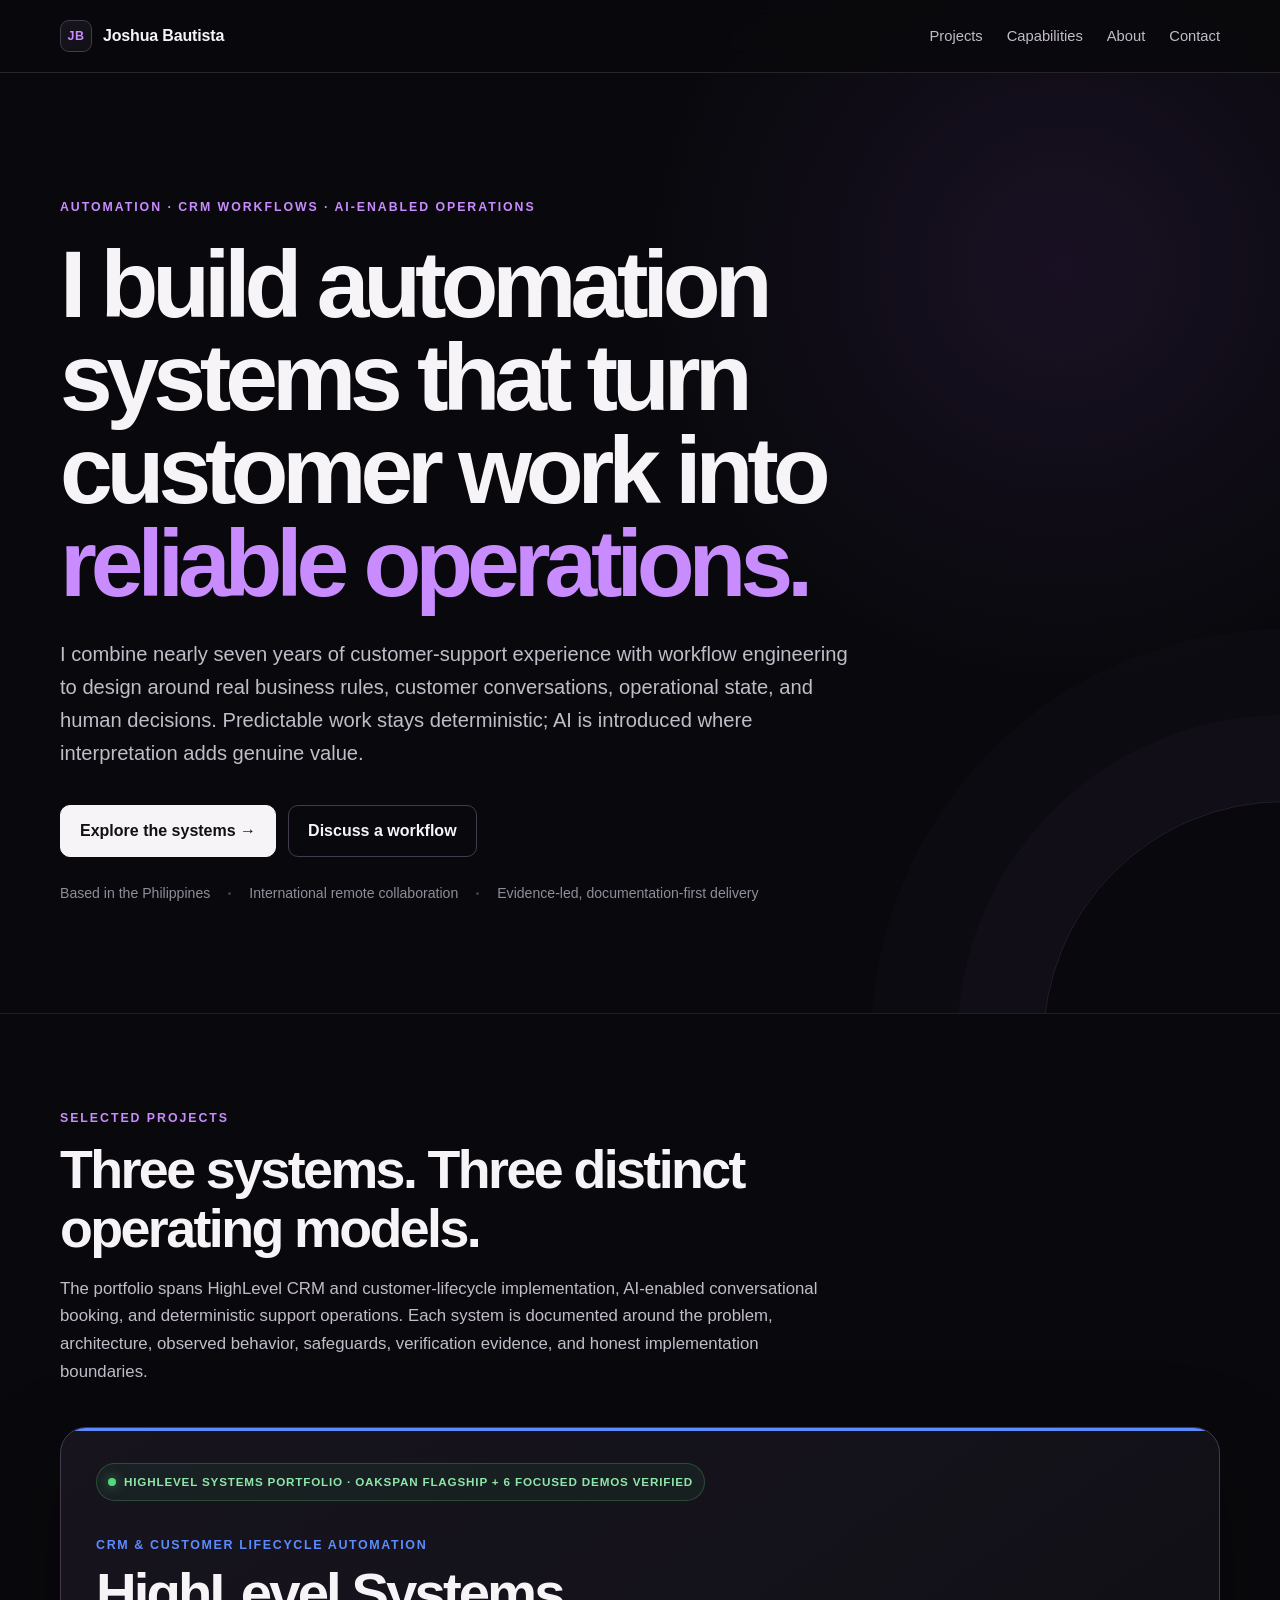
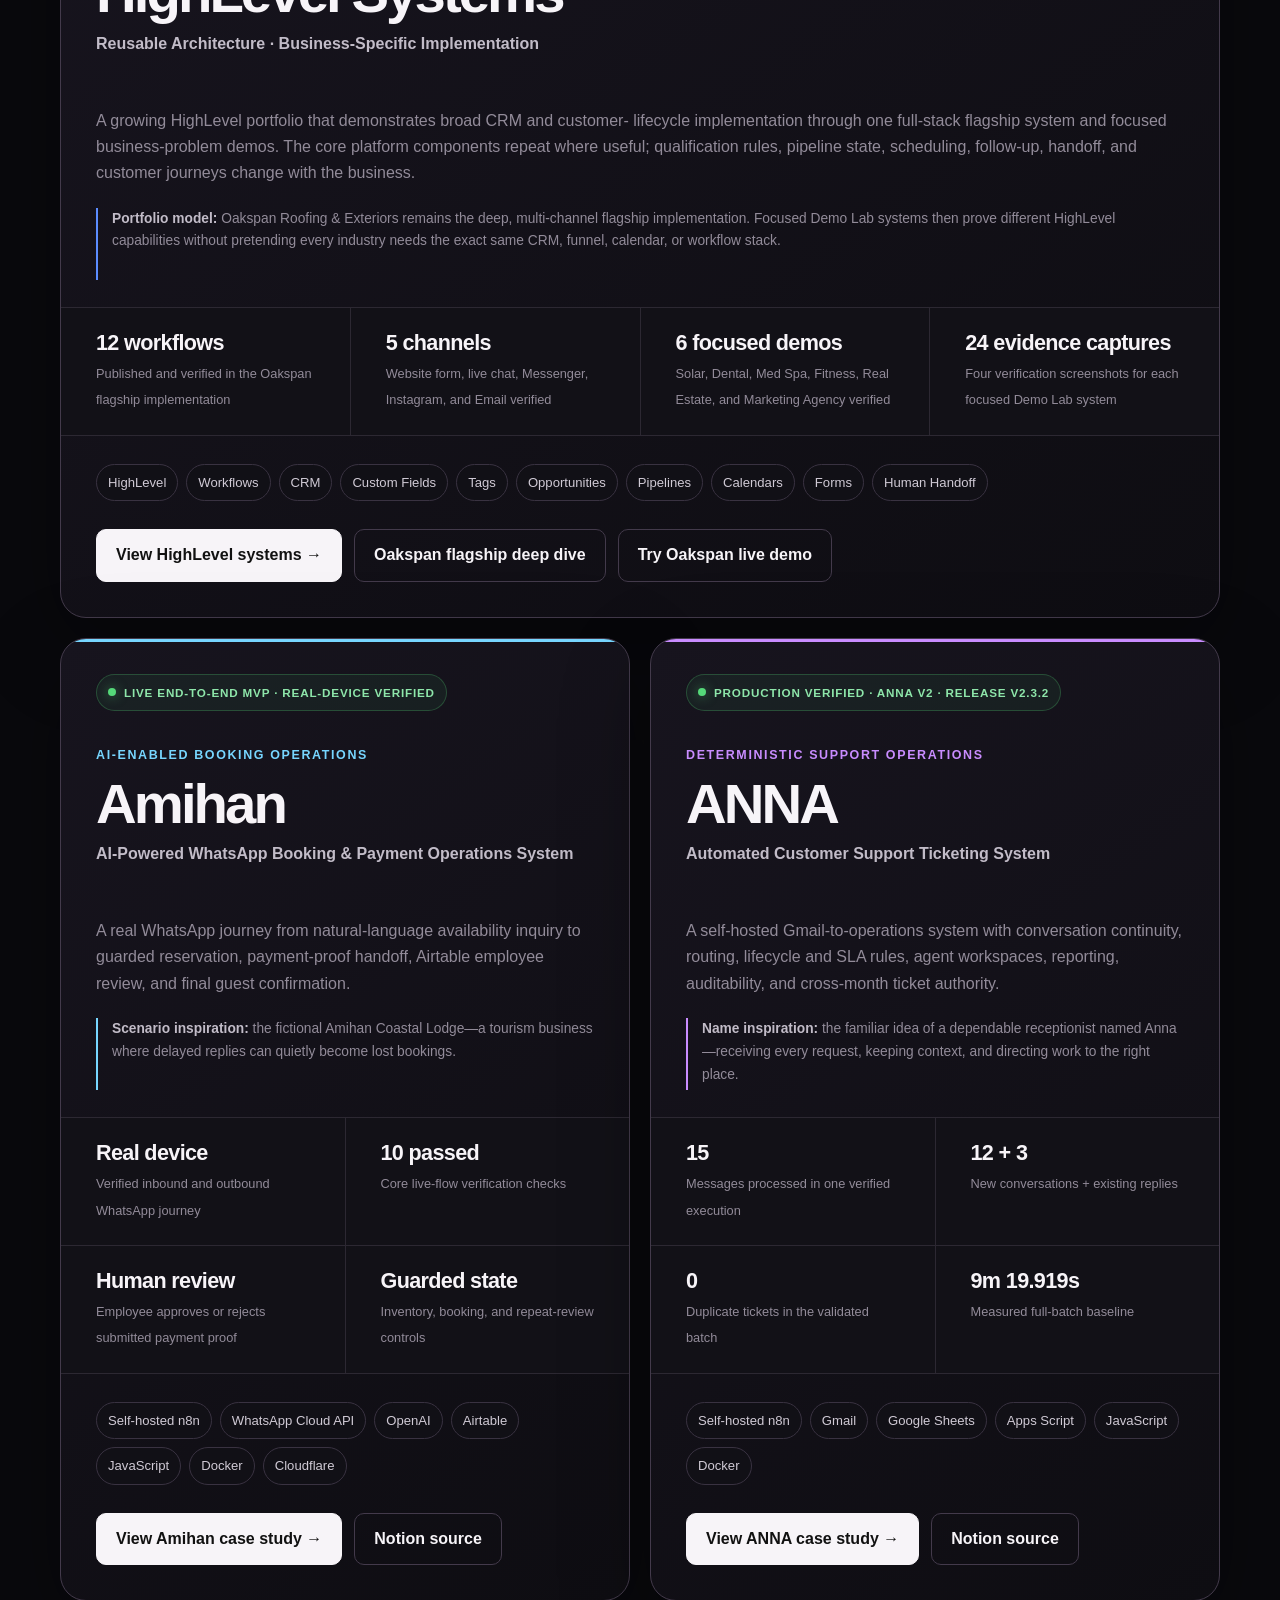
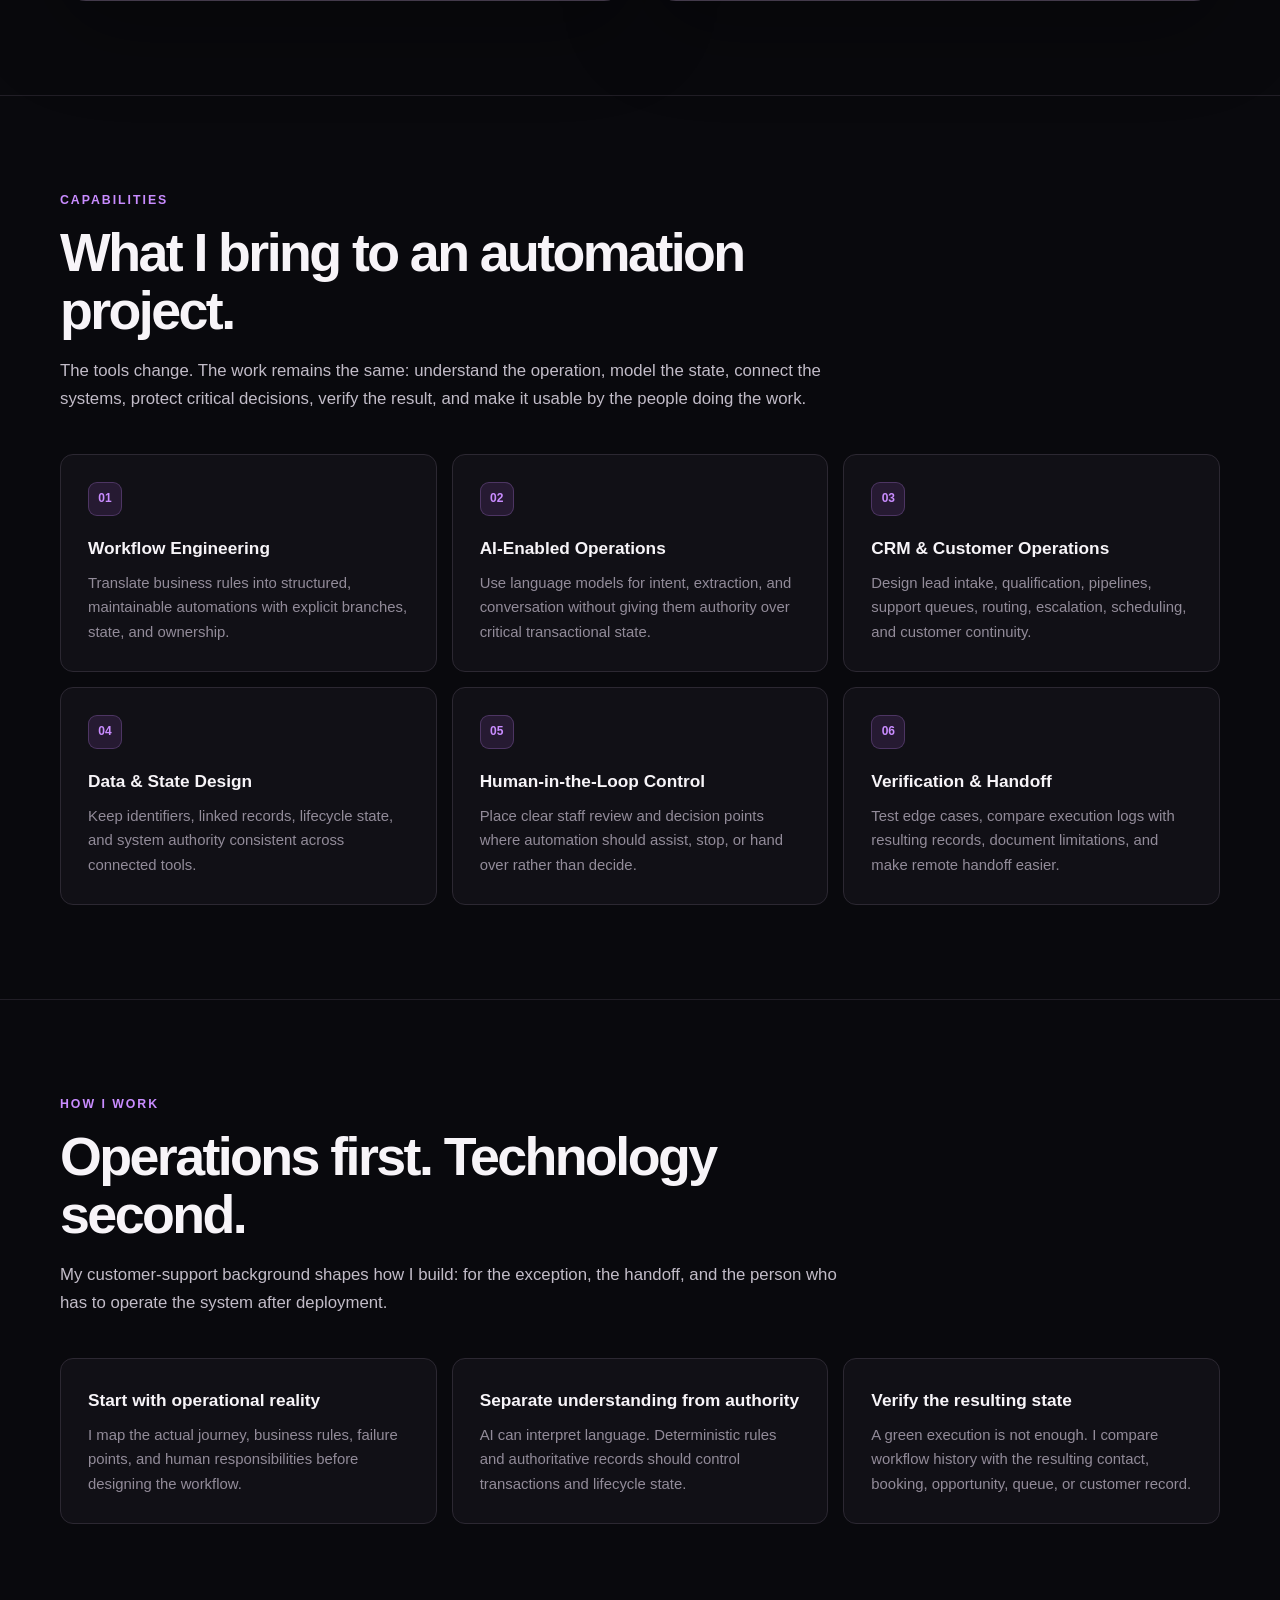
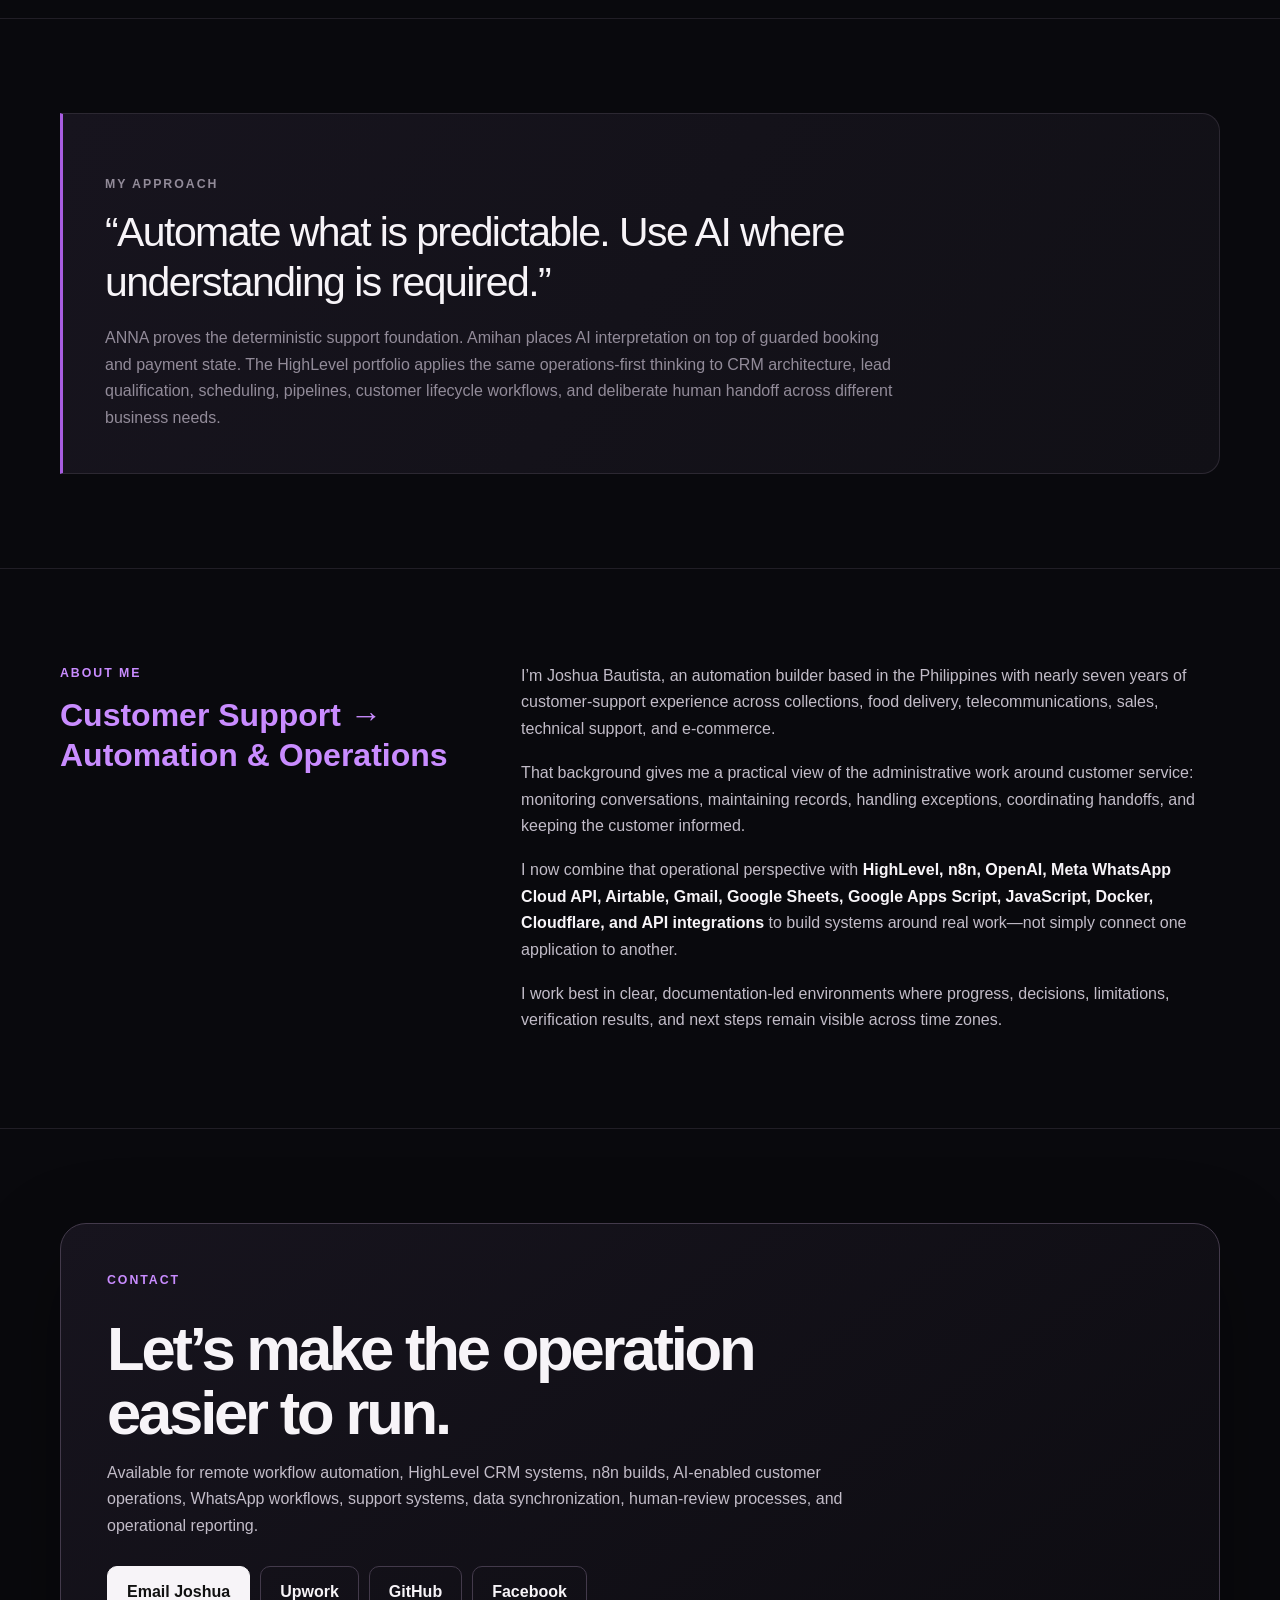
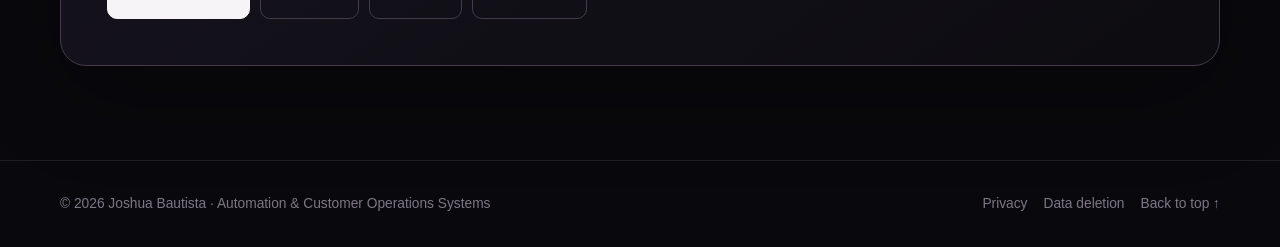
==== index.html @ 09ff2a35 "Refresh portfolio for six verified HighLevel demos" ====
<!DOCTYPE html>
<html lang="en">
<head>
    <meta charset="UTF-8">
    <meta name="viewport" content="width=device-width, initial-scale=1.0">

    <title>Joshua Bautista | Automation &amp; Customer Operations Systems</title>
    <meta
        name="description"
        content="Joshua Bautista builds verified automation and customer-operations systems with HighLevel, n8n, OpenAI, Airtable, Google Workspace, JavaScript, and API integrations."
    >
    <meta name="theme-color" content="#09090d">
    <link rel="canonical" href="https://jdbautista-automations.github.io/">

    <meta property="og:type" content="website">
    <meta property="og:url" content="https://jdbautista-automations.github.io/">
    <meta property="og:title" content="Joshua Bautista | Automation &amp; Customer Operations Systems">
    <meta
        property="og:description"
        content="Three evidence-led operating models spanning HighLevel CRM and customer-lifecycle systems, AI-enabled WhatsApp booking, and deterministic customer-support operations."
    >
    <meta name="twitter:card" content="summary">
    <meta name="twitter:title" content="Joshua Bautista | Automation &amp; Customer Operations Systems">
    <meta
        name="twitter:description"
        content="Verified automation systems for HighLevel CRM operations, AI-enabled booking, and customer-support workflows."
    >

    <link rel="stylesheet" href="assets/styles.css">

    <style>
        .project-card.highlevel {
            --card-accent: #5b8cff;
            grid-column: 1 / -1;
        }

        .project-card.highlevel .mini-proof-grid {
            grid-template-columns: repeat(4, minmax(0, 1fr));
        }

        @media (max-width: 940px) {
            .project-card.highlevel {
                grid-column: auto;
            }

            .project-card.highlevel .mini-proof-grid {
                grid-template-columns: repeat(2, minmax(0, 1fr));
            }
        }
    </style>
</head>
<body>
    <a class="skip-link" href="#main-content">Skip to content</a>

    <nav class="site-nav" aria-label="Primary navigation">
        <div class="container nav-inner">
            <a class="brand" href="#top" aria-label="Joshua Bautista — home">
                <span class="brand-mark" aria-hidden="true">JB</span>
                <span>Joshua Bautista</span>
            </a>

            <div class="nav-links">
                <a href="#projects">Projects</a>
                <a class="hide-mobile" href="#capabilities">Capabilities</a>
                <a class="hide-mobile" href="#about">About</a>
                <a href="#contact">Contact</a>
            </div>
        </div>
    </nav>

    <main id="main-content">
        <header class="home-hero" id="top">
            <div class="container">
                <p class="eyebrow">Automation · CRM Workflows · AI-Enabled Operations</p>
                <h1>
                    I build automation systems that turn customer work into
                    <span>reliable operations.</span>
                </h1>
                <p class="hero-copy">
                    I combine nearly seven years of customer-support experience with workflow
                    engineering to design around real business rules, customer conversations,
                    operational state, and human decisions. Predictable work stays deterministic;
                    AI is introduced where interpretation adds genuine value.
                </p>

                <div class="button-row">
                    <a class="button button-primary" href="#projects">Explore the systems →</a>
                    <a class="button button-secondary" href="#contact">Discuss a workflow</a>
                </div>

                <div class="availability-line" aria-label="Professional profile">
                    <span>Based in the Philippines</span>
                    <span>International remote collaboration</span>
                    <span>Evidence-led, documentation-first delivery</span>
                </div>
            </div>
        </header>

        <section class="section" id="projects" aria-labelledby="projects-title">
            <div class="container">
                <p class="section-label">Selected Projects</p>
                <h2 class="section-title" id="projects-title">
                    Three systems. Three distinct operating models.
                </h2>
                <p class="section-intro">
                    The portfolio spans HighLevel CRM and customer-lifecycle implementation,
                    AI-enabled conversational booking, and deterministic support operations. Each
                    system is documented around the problem, architecture, observed behavior,
                    safeguards, verification evidence, and honest implementation boundaries.
                </p>

                <div class="project-grid">
                    <article class="project-card highlevel">
                        <div class="status">
                            <span class="status-dot" aria-hidden="true"></span>
                            HighLevel systems portfolio · Oakspan flagship + 6 focused demos verified
                        </div>

                        <p class="project-kicker">CRM &amp; customer lifecycle automation</p>
                        <h3>HighLevel Systems</h3>
                        <p class="project-subtitle">
                            Reusable Architecture · Business-Specific Implementation
                        </p>
                        <p class="project-summary">
                            A growing HighLevel portfolio that demonstrates broad CRM and customer-
                            lifecycle implementation through one full-stack flagship system and focused
                            business-problem demos. The core platform components repeat where useful;
                            qualification rules, pipeline state, scheduling, follow-up, handoff, and
                            customer journeys change with the business.
                        </p>

                        <p class="project-origin">
                            <strong>Portfolio model:</strong> Oakspan Roofing &amp; Exteriors remains the
                            deep, multi-channel flagship implementation. Focused Demo Lab systems then
                            prove different HighLevel capabilities without pretending every industry
                            needs the exact same CRM, funnel, calendar, or workflow stack.
                        </p>

                        <div class="mini-proof-grid" aria-label="HighLevel portfolio proof points">
                            <div class="mini-proof">
                                <strong>12 workflows</strong>
                                <span>Published and verified in the Oakspan flagship implementation</span>
                            </div>
                            <div class="mini-proof">
                                <strong>5 channels</strong>
                                <span>Website form, live chat, Messenger, Instagram, and Email verified</span>
                            </div>
                            <div class="mini-proof">
                                <strong>6 focused demos</strong>
                                <span>Solar, Dental, Med Spa, Fitness, Real Estate, and Marketing Agency verified</span>
                            </div>
                            <div class="mini-proof">
                                <strong>24 evidence captures</strong>
                                <span>Four verification screenshots for each focused Demo Lab system</span>
                            </div>
                        </div>

                        <div class="pill-list" aria-label="HighLevel capability coverage">
                            <span class="pill">HighLevel</span>
                            <span class="pill">Workflows</span>
                            <span class="pill">CRM</span>
                            <span class="pill">Custom Fields</span>
                            <span class="pill">Tags</span>
                            <span class="pill">Opportunities</span>
                            <span class="pill">Pipelines</span>
                            <span class="pill">Calendars</span>
                            <span class="pill">Forms</span>
                            <span class="pill">Human Handoff</span>
                        </div>

                        <div class="button-row">
                            <a class="button button-primary" href="projects/highlevel/">
                                View HighLevel systems →
                            </a>
                            <a class="button button-secondary" href="projects/oakspan/">
                                Oakspan flagship deep dive
                            </a>
                            <a class="button button-secondary" href="projects/oakspan/#live-demo">
                                Try Oakspan live demo
                            </a>
                        </div>
                    </article>

                    <article class="project-card amihan">
                        <div class="status">
                            <span class="status-dot" aria-hidden="true"></span>
                            Live end-to-end MVP · Real-device verified
                        </div>

                        <p class="project-kicker">AI-enabled booking operations</p>
                        <h3>Amihan</h3>
                        <p class="project-subtitle">
                            AI-Powered WhatsApp Booking &amp; Payment Operations System
                        </p>
                        <p class="project-summary">
                            A real WhatsApp journey from natural-language availability inquiry to
                            guarded reservation, payment-proof handoff, Airtable employee review,
                            and final guest confirmation.
                        </p>

                        <p class="project-origin">
                            <strong>Scenario inspiration:</strong> the fictional Amihan Coastal
                            Lodge—a tourism business where delayed replies can quietly become lost bookings.
                        </p>

                        <div class="mini-proof-grid" aria-label="Amihan proof points">
                            <div class="mini-proof">
                                <strong>Real device</strong>
                                <span>Verified inbound and outbound WhatsApp journey</span>
                            </div>
                            <div class="mini-proof">
                                <strong>10 passed</strong>
                                <span>Core live-flow verification checks</span>
                            </div>
                            <div class="mini-proof">
                                <strong>Human review</strong>
                                <span>Employee approves or rejects submitted payment proof</span>
                            </div>
                            <div class="mini-proof">
                                <strong>Guarded state</strong>
                                <span>Inventory, booking, and repeat-review controls</span>
                            </div>
                        </div>

                        <div class="pill-list" aria-label="Amihan technology stack">
                            <span class="pill">Self-hosted n8n</span>
                            <span class="pill">WhatsApp Cloud API</span>
                            <span class="pill">OpenAI</span>
                            <span class="pill">Airtable</span>
                            <span class="pill">JavaScript</span>
                            <span class="pill">Docker</span>
                            <span class="pill">Cloudflare</span>
                        </div>

                        <div class="button-row">
                            <a class="button button-primary" href="projects/amihan/">
                                View Amihan case study →
                            </a>
                            <a
                                class="button button-secondary"
                                href="https://app.notion.com/p/3c8856513bb08139b74eda8fa9742604?pvs=204"
                                target="_blank"
                                rel="noopener noreferrer"
                            >Notion source</a>
                        </div>
                    </article>

                    <article class="project-card anna">
                        <div class="status">
                            <span class="status-dot" aria-hidden="true"></span>
                            Production verified · ANNA v2 · Release v2.3.2
                        </div>

                        <p class="project-kicker">Deterministic support operations</p>
                        <h3>ANNA</h3>
                        <p class="project-subtitle">
                            Automated Customer Support Ticketing System
                        </p>
                        <p class="project-summary">
                            A self-hosted Gmail-to-operations system with conversation continuity,
                            routing, lifecycle and SLA rules, agent workspaces, reporting,
                            auditability, and cross-month ticket authority.
                        </p>

                        <p class="project-origin">
                            <strong>Name inspiration:</strong> the familiar idea of a dependable
                            receptionist named Anna—receiving every request, keeping context, and
                            directing work to the right place.
                        </p>

                        <div class="mini-proof-grid" aria-label="ANNA proof points">
                            <div class="mini-proof">
                                <strong>15</strong>
                                <span>Messages processed in one verified execution</span>
                            </div>
                            <div class="mini-proof">
                                <strong>12 + 3</strong>
                                <span>New conversations + existing replies</span>
                            </div>
                            <div class="mini-proof">
                                <strong>0</strong>
                                <span>Duplicate tickets in the validated batch</span>
                            </div>
                            <div class="mini-proof">
                                <strong>9m 19.919s</strong>
                                <span>Measured full-batch baseline</span>
                            </div>
                        </div>

                        <div class="pill-list" aria-label="ANNA technology stack">
                            <span class="pill">Self-hosted n8n</span>
                            <span class="pill">Gmail</span>
                            <span class="pill">Google Sheets</span>
                            <span class="pill">Apps Script</span>
                            <span class="pill">JavaScript</span>
                            <span class="pill">Docker</span>
                        </div>

                        <div class="button-row">
                            <a class="button button-primary" href="projects/anna-v2/">
                                View ANNA case study →
                            </a>
                            <a
                                class="button button-secondary"
                                href="https://app.notion.com/p/fd4e2506952c40478bef350619235e25?pvs=204"
                                target="_blank"
                                rel="noopener noreferrer"
                            >Notion source</a>
                        </div>
                    </article>
                </div>
            </div>
        </section>

        <section class="section" id="capabilities" aria-labelledby="capabilities-title">
            <div class="container">
                <p class="section-label">Capabilities</p>
                <h2 class="section-title" id="capabilities-title">
                    What I bring to an automation project.
                </h2>
                <p class="section-intro">
                    The tools change. The work remains the same: understand the operation, model
                    the state, connect the systems, protect critical decisions, verify the result,
                    and make it usable by the people doing the work.
                </p>

                <div class="capability-grid">
                    <article class="capability-card">
                        <span class="capability-number">01</span>
                        <h3>Workflow Engineering</h3>
                        <p>Translate business rules into structured, maintainable automations with explicit branches, state, and ownership.</p>
                    </article>
                    <article class="capability-card">
                        <span class="capability-number">02</span>
                        <h3>AI-Enabled Operations</h3>
                        <p>Use language models for intent, extraction, and conversation without giving them authority over critical transactional state.</p>
                    </article>
                    <article class="capability-card">
                        <span class="capability-number">03</span>
                        <h3>CRM &amp; Customer Operations</h3>
                        <p>Design lead intake, qualification, pipelines, support queues, routing, escalation, scheduling, and customer continuity.</p>
                    </article>
                    <article class="capability-card">
                        <span class="capability-number">04</span>
                        <h3>Data &amp; State Design</h3>
                        <p>Keep identifiers, linked records, lifecycle state, and system authority consistent across connected tools.</p>
                    </article>
                    <article class="capability-card">
                        <span class="capability-number">05</span>
                        <h3>Human-in-the-Loop Control</h3>
                        <p>Place clear staff review and decision points where automation should assist, stop, or hand over rather than decide.</p>
                    </article>
                    <article class="capability-card">
                        <span class="capability-number">06</span>
                        <h3>Verification &amp; Handoff</h3>
                        <p>Test edge cases, compare execution logs with resulting records, document limitations, and make remote handoff easier.</p>
                    </article>
                </div>
            </div>
        </section>

        <section class="section" aria-labelledby="principles-title">
            <div class="container">
                <p class="section-label">How I Work</p>
                <h2 class="section-title" id="principles-title">
                    Operations first. Technology second.
                </h2>
                <p class="section-intro">
                    My customer-support background shapes how I build: for the exception, the
                    handoff, and the person who has to operate the system after deployment.
                </p>

                <div class="principle-grid">
                    <article class="principle-card">
                        <h3>Start with operational reality</h3>
                        <p>I map the actual journey, business rules, failure points, and human responsibilities before designing the workflow.</p>
                    </article>
                    <article class="principle-card">
                        <h3>Separate understanding from authority</h3>
                        <p>AI can interpret language. Deterministic rules and authoritative records should control transactions and lifecycle state.</p>
                    </article>
                    <article class="principle-card">
                        <h3>Verify the resulting state</h3>
                        <p>A green execution is not enough. I compare workflow history with the resulting contact, booking, opportunity, queue, or customer record.</p>
                    </article>
                </div>
            </div>
        </section>

        <section class="section" aria-labelledby="approach-title">
            <div class="container">
                <div class="approach-panel">
                    <p class="section-label">My Approach</p>
                    <blockquote id="approach-title">
                        “Automate what is predictable. Use AI where understanding is required.”
                    </blockquote>
                    <p>
                        ANNA proves the deterministic support foundation. Amihan places AI
                        interpretation on top of guarded booking and payment state. The HighLevel
                        portfolio applies the same operations-first thinking to CRM architecture,
                        lead qualification, scheduling, pipelines, customer lifecycle workflows,
                        and deliberate human handoff across different business needs.
                    </p>
                </div>
            </div>
        </section>

        <section class="section" id="about" aria-labelledby="about-title">
            <div class="container about-grid">
                <div>
                    <p class="section-label">About Me</p>
                    <h2 class="about-heading" id="about-title">
                        Customer Support → Automation &amp; Operations
                    </h2>
                </div>

                <div class="about-copy">
                    <p>
                        I’m Joshua Bautista, an automation builder based in the Philippines with
                        nearly seven years of customer-support experience across collections, food
                        delivery, telecommunications, sales, technical support, and e-commerce.
                    </p>
                    <p>
                        That background gives me a practical view of the administrative work around
                        customer service: monitoring conversations, maintaining records, handling
                        exceptions, coordinating handoffs, and keeping the customer informed.
                    </p>
                    <p>
                        I now combine that operational perspective with <strong>HighLevel, n8n,
                        OpenAI, Meta WhatsApp Cloud API, Airtable, Gmail, Google Sheets, Google Apps
                        Script, JavaScript, Docker, Cloudflare, and API integrations</strong> to build
                        systems around real work—not simply connect one application to another.
                    </p>
                    <p>
                        I work best in clear, documentation-led environments where progress,
                        decisions, limitations, verification results, and next steps remain visible
                        across time zones.
                    </p>
                </div>
            </div>
        </section>

        <section class="section" id="contact" aria-labelledby="contact-title">
            <div class="container">
                <div class="contact-panel">
                    <p class="section-label">Contact</p>
                    <h2 id="contact-title">Let’s make the operation easier to run.</h2>
                    <p>
                        Available for remote workflow automation, HighLevel CRM systems, n8n builds,
                        AI-enabled customer operations, WhatsApp workflows, support systems, data
                        synchronization, human-review processes, and operational reporting.
                    </p>

                    <div class="contact-links">
                        <a class="button button-primary" href="mailto:joshuaisonfaya@gmail.com">Email Joshua</a>
                        <a
                            class="button button-secondary"
                            href="https://www.upwork.com/freelancers/~01811f71e224a9a5d6?mp_source=share"
                            target="_blank"
                            rel="noopener noreferrer"
                        >Upwork</a>
                        <a
                            class="button button-secondary"
                            href="https://github.com/jdbautista-automations"
                            target="_blank"
                            rel="noopener noreferrer"
                        >GitHub</a>
                        <a
                            class="button button-secondary"
                            href="https://www.facebook.com/jdbautistaautomations/"
                            target="_blank"
                            rel="noopener noreferrer"
                        >Facebook</a>
                    </div>
                </div>
            </div>
        </section>
    </main>

    <footer class="site-footer">
        <div class="container footer-inner">
            <span>© 2026 Joshua Bautista · Automation &amp; Customer Operations Systems</span>
            <div class="footer-links">
                <a href="privacy-policy.html">Privacy</a>
                <a href="data-deletion.html">Data deletion</a>
                <a href="#top">Back to top ↑</a>
            </div>
        </div>
    </footer>
</body>
</html>
---- assets/styles.css ----
:root {
    --bg: #09090d;
    --bg-deep: #060609;
    --surface: #111016;
    --surface-raised: #17141e;
    --surface-soft: #131119;
    --text: #f7f4f8;
    --text-soft: #c2bcc8;
    --text-muted: #928b99;
    --border: #2c2832;
    --border-strong: #433a4b;
    --accent: #c98cff;
    --accent-strong: #a75de0;
    --accent-soft: rgba(181, 105, 235, 0.13);
    --success: #8ee6aa;
    --success-strong: #55d879;
    --warning: #ffe79d;
    --info: #77d6ff;
    --project-accent: var(--accent);
    --project-soft: var(--accent-soft);
    --max-width: 1160px;
    --reading-width: 780px;
    --radius-xl: 26px;
    --radius-lg: 18px;
    --radius-md: 13px;
    --shadow: 0 28px 90px rgba(0, 0, 0, 0.3);
}

* {
    box-sizing: border-box;
    margin: 0;
    padding: 0;
}

html {
    scroll-behavior: smooth;
    scroll-padding-top: 92px;
}

body {
    min-width: 320px;
    background:
        radial-gradient(circle at 83% 4%, rgba(142, 75, 196, 0.12), transparent 26rem),
        var(--bg);
    color: var(--text);
    font-family: Inter, ui-sans-serif, -apple-system, BlinkMacSystemFont, "Segoe UI", sans-serif;
    font-size: 16px;
    line-height: 1.65;
    -webkit-font-smoothing: antialiased;
}

body.theme-amihan {
    --project-accent: #77d6ff;
    --project-soft: rgba(74, 188, 255, 0.11);
}

body.theme-anna {
    --project-accent: #c98cff;
    --project-soft: rgba(181, 105, 235, 0.13);
}

a {
    color: inherit;
    text-decoration: none;
}

a:focus-visible,
button:focus-visible {
    border-radius: 7px;
    outline: 3px solid var(--project-accent);
    outline-offset: 4px;
}

strong {
    color: var(--text);
}

.container {
    width: min(var(--max-width), 92%);
    margin-inline: auto;
}

.reading-width {
    max-width: var(--reading-width);
}

.mt-20 {
    margin-top: 20px;
}

.mt-24 {
    margin-top: 24px;
}

.skip-link {
    position: fixed;
    top: 12px;
    left: 12px;
    z-index: 999;
    padding: 10px 14px;
    border-radius: 9px;
    background: var(--text);
    color: #111;
    font-weight: 800;
    transform: translateY(-160%);
    transition: transform 0.2s ease;
}

.skip-link:focus {
    transform: translateY(0);
}

/* Navigation */

.site-nav {
    position: sticky;
    top: 0;
    z-index: 100;
    border-bottom: 1px solid rgba(44, 40, 50, 0.88);
    background: rgba(9, 9, 13, 0.9);
    backdrop-filter: blur(15px);
}

.nav-inner {
    min-height: 72px;
    display: flex;
    align-items: center;
    justify-content: space-between;
    gap: 28px;
}

.brand {
    display: inline-flex;
    align-items: center;
    gap: 11px;
    font-weight: 850;
    letter-spacing: -0.01em;
}

.brand-mark {
    width: 32px;
    height: 32px;
    display: grid;
    place-items: center;
    border: 1px solid var(--border-strong);
    border-radius: 9px;
    background: linear-gradient(145deg, var(--surface-raised), var(--surface));
    color: var(--accent);
    font-size: 0.78rem;
    letter-spacing: 0.04em;
}

.nav-links {
    display: flex;
    align-items: center;
    gap: 24px;
    color: var(--text-soft);
    font-size: 0.92rem;
}

.nav-links a {
    transition: color 0.2s ease;
}

.nav-links a:hover,
.text-link:hover {
    color: var(--project-accent);
}

/* Shared typography and controls */

.eyebrow,
.section-label {
    color: var(--project-accent);
    font-size: 0.77rem;
    font-weight: 850;
    letter-spacing: 0.16em;
    text-transform: uppercase;
}

.eyebrow {
    margin-bottom: 21px;
}

.section-label {
    margin-bottom: 12px;
}

.section-title {
    max-width: 850px;
    margin-bottom: 18px;
    font-size: clamp(2rem, 4.2vw, 3.45rem);
    line-height: 1.08;
    letter-spacing: -0.048em;
}

.section-intro {
    max-width: 790px;
    margin-bottom: 42px;
    color: var(--text-soft);
    font-size: 1.05rem;
}

.button-row {
    display: flex;
    flex-wrap: wrap;
    gap: 12px;
}

.button {
    min-height: 49px;
    display: inline-flex;
    align-items: center;
    justify-content: center;
    gap: 9px;
    padding: 12px 19px;
    border: 1px solid var(--border-strong);
    border-radius: 10px;
    font-weight: 800;
    transition: transform 0.2s ease, border-color 0.2s ease, color 0.2s ease, background 0.2s ease;
}

.button-primary {
    border-color: var(--text);
    background: var(--text);
    color: #111;
}

.button-primary:hover {
    border-color: #fff;
    background: #fff;
    transform: translateY(-2px);
}

.button-secondary:hover {
    border-color: var(--project-accent);
    color: var(--project-accent);
    transform: translateY(-2px);
}

.pill-list {
    display: flex;
    flex-wrap: wrap;
    gap: 8px;
}

.pill {
    padding: 7px 11px;
    border: 1px solid #393241;
    border-radius: 999px;
    background: #111016;
    color: #d0cad5;
    font-size: 0.82rem;
}

.status {
    width: fit-content;
    display: inline-flex;
    align-items: center;
    gap: 8px;
    padding: 8px 11px;
    border: 1px solid rgba(85, 216, 121, 0.25);
    border-radius: 999px;
    background: rgba(85, 216, 121, 0.065);
    color: var(--success);
    font-size: 0.73rem;
    font-weight: 850;
    letter-spacing: 0.07em;
    text-transform: uppercase;
}

.status-dot {
    width: 8px;
    height: 8px;
    flex: 0 0 auto;
    border-radius: 50%;
    background: var(--success-strong);
    box-shadow: 0 0 12px rgba(85, 216, 121, 0.58);
}

.text-link {
    color: var(--text-soft);
    font-weight: 760;
    text-decoration: underline;
    text-decoration-color: var(--border-strong);
    text-underline-offset: 4px;
    transition: color 0.2s ease;
}

/* Homepage */

.home-hero {
    position: relative;
    overflow: hidden;
    padding: 124px 0 108px;
}

.home-hero::after,
.page-hero::after {
    content: "";
    position: absolute;
    right: -245px;
    bottom: -270px;
    width: 480px;
    height: 480px;
    border: 1px solid rgba(201, 140, 255, 0.14);
    border-radius: 50%;
    box-shadow: 0 0 0 86px rgba(201, 140, 255, 0.023), 0 0 0 172px rgba(201, 140, 255, 0.016);
    pointer-events: none;
}

.home-hero h1 {
    max-width: 1020px;
    margin-bottom: 28px;
    font-size: clamp(3.15rem, 7.4vw, 6.5rem);
    line-height: 0.98;
    letter-spacing: -0.064em;
}

.home-hero h1 span {
    color: var(--accent);
}

.hero-copy {
    max-width: 790px;
    margin-bottom: 34px;
    color: var(--text-soft);
    font-size: clamp(1.08rem, 2vw, 1.26rem);
}

.availability-line {
    display: flex;
    flex-wrap: wrap;
    gap: 9px 18px;
    margin-top: 25px;
    color: var(--text-muted);
    font-size: 0.88rem;
}

.availability-line span {
    display: inline-flex;
    align-items: center;
    gap: 8px;
}

.availability-line span:not(:last-child)::after {
    content: "";
    width: 3px;
    height: 3px;
    margin-left: 10px;
    border-radius: 50%;
    background: var(--border-strong);
}

.section {
    padding: 94px 0;
    border-top: 1px solid #211e26;
}

.project-grid {
    display: grid;
    grid-template-columns: repeat(2, minmax(0, 1fr));
    gap: 20px;
}

.project-card {
    position: relative;
    overflow: hidden;
    min-height: 100%;
    display: flex;
    flex-direction: column;
    padding: 35px;
    border: 1px solid var(--border-strong);
    border-radius: var(--radius-xl);
    background: linear-gradient(145deg, var(--surface-raised), #0e0d12);
    box-shadow: var(--shadow);
}

.project-card::before {
    content: "";
    position: absolute;
    inset: 0 0 auto 0;
    height: 3px;
    background: var(--card-accent, var(--accent));
}

.project-card.amihan {
    --card-accent: #77d6ff;
}

.project-card.anna {
    --card-accent: #c98cff;
}

.project-card .status {
    margin-bottom: 34px;
}

.project-kicker {
    margin-bottom: 10px;
    color: var(--card-accent, var(--accent));
    font-size: 0.78rem;
    font-weight: 850;
    letter-spacing: 0.13em;
    text-transform: uppercase;
}

.project-card h3 {
    margin-bottom: 9px;
    font-size: clamp(2.25rem, 4.4vw, 3.65rem);
    line-height: 1;
    letter-spacing: -0.052em;
}

.project-subtitle {
    min-height: 3.5em;
    margin-bottom: 21px;
    color: var(--text-soft);
    font-weight: 700;
}

.project-summary {
    margin-bottom: 27px;
    color: var(--text-muted);
}

.project-origin {
    min-height: 5.25em;
    margin: -6px 0 27px;
    padding-left: 14px;
    border-left: 2px solid var(--card-accent, var(--accent));
    color: var(--text-muted);
    font-size: 0.86rem;
}

.project-origin strong {
    color: var(--text-soft);
}

.mini-proof-grid {
    display: grid;
    grid-template-columns: repeat(2, 1fr);
    gap: 1px;
    margin: 0 -35px 28px;
    border-block: 1px solid var(--border);
    background: var(--border);
}

.mini-proof {
    min-height: 105px;
    padding: 22px 35px;
    background: rgba(9, 9, 13, 0.72);
}

.mini-proof strong {
    display: block;
    margin-bottom: 4px;
    font-size: 1.35rem;
    line-height: 1.2;
    letter-spacing: -0.03em;
}

.mini-proof span {
    color: var(--text-muted);
    font-size: 0.8rem;
}

.project-card .pill-list {
    margin-bottom: 28px;
}

.project-card .button-row {
    margin-top: auto;
}

.capability-grid,
.principle-grid {
    display: grid;
    grid-template-columns: repeat(3, minmax(0, 1fr));
    gap: 15px;
}

.capability-card,
.principle-card {
    padding: 27px;
    border: 1px solid var(--border);
    border-radius: var(--radius-md);
    background: var(--surface);
}

.capability-card h3,
.principle-card h3 {
    margin-bottom: 8px;
    font-size: 1.08rem;
}

.capability-card p,
.principle-card p {
    color: var(--text-muted);
    font-size: 0.93rem;
}

.capability-number {
    width: 34px;
    height: 34px;
    display: grid;
    place-items: center;
    margin-bottom: 18px;
    border: 1px solid rgba(201, 140, 255, 0.24);
    border-radius: 9px;
    background: var(--accent-soft);
    color: var(--accent);
    font-size: 0.75rem;
    font-weight: 850;
}

.approach-panel {
    padding: 42px;
    border: 1px solid var(--border);
    border-left: 3px solid var(--accent-strong);
    border-radius: 0 var(--radius-lg) var(--radius-lg) 0;
    background: linear-gradient(125deg, var(--surface-raised), var(--surface));
}

.approach-panel blockquote {
    max-width: 900px;
    font-size: clamp(1.55rem, 3.2vw, 2.6rem);
    line-height: 1.23;
    letter-spacing: -0.038em;
}

.approach-panel p {
    max-width: 790px;
    margin-top: 18px;
    color: var(--text-muted);
}

.about-grid {
    display: grid;
    grid-template-columns: 0.72fr 1.28fr;
    gap: 68px;
}

.about-heading {
    color: var(--accent);
    font-size: clamp(1.5rem, 3vw, 2rem);
    line-height: 1.25;
}

.about-copy {
    color: var(--text-soft);
}

.about-copy p:not(:last-child) {
    margin-bottom: 18px;
}

.contact-panel {
    padding: 46px;
    border: 1px solid var(--border-strong);
    border-radius: var(--radius-xl);
    background: linear-gradient(145deg, var(--surface-raised), #0d0c11);
    box-shadow: var(--shadow);
}

.contact-panel h2 {
    max-width: 760px;
    margin-bottom: 15px;
    font-size: clamp(2.2rem, 5vw, 3.85rem);
    line-height: 1.04;
    letter-spacing: -0.052em;
}

.contact-panel > p {
    max-width: 740px;
    margin-bottom: 27px;
    color: var(--text-soft);
}

.contact-panel .section-label {
    color: var(--accent);
}

.contact-links {
    display: flex;
    flex-wrap: wrap;
    gap: 10px;
}

/* Case-study pages */

.breadcrumb {
    padding-top: 32px;
    color: var(--text-muted);
    font-size: 0.88rem;
}

.breadcrumb a:hover {
    color: var(--project-accent);
}

.page-hero {
    position: relative;
    overflow: hidden;
    padding: 78px 0 88px;
}

.page-hero .status {
    margin-bottom: 24px;
}

.page-hero h1 {
    max-width: 1050px;
    margin-bottom: 20px;
    font-size: clamp(3.25rem, 8vw, 6.75rem);
    line-height: 0.94;
    letter-spacing: -0.066em;
}

.page-hero h1 span {
    color: var(--project-accent);
}

.page-subtitle {
    max-width: 840px;
    margin-bottom: 23px;
    color: var(--project-accent);
    font-size: clamp(1.15rem, 2.4vw, 1.5rem);
    font-weight: 750;
}

.page-summary {
    max-width: 830px;
    margin-bottom: 30px;
    color: var(--text-soft);
    font-size: 1.08rem;
}

.page-hero .pill-list {
    margin-bottom: 30px;
}

.proof-grid {
    display: grid;
    grid-template-columns: repeat(4, 1fr);
    overflow: hidden;
    margin-top: 48px;
    border: 1px solid var(--border);
    border-radius: var(--radius-lg);
    background: var(--border);
    gap: 1px;
}

.proof-item {
    min-height: 126px;
    padding: 27px 25px;
    background: rgba(13, 12, 17, 0.98);
}

.proof-value {
    display: block;
    margin-bottom: 7px;
    color: var(--text);
    font-size: clamp(1.55rem, 3vw, 2.2rem);
    font-weight: 870;
    line-height: 1.08;
    letter-spacing: -0.043em;
}

.proof-label {
    color: var(--text-muted);
    font-size: 0.82rem;
}

.split {
    display: grid;
    grid-template-columns: 0.8fr 1.2fr;
    gap: 58px;
    align-items: start;
}

.sticky-heading {
    position: sticky;
    top: 108px;
}

.sticky-heading h2 {
    margin-top: 10px;
    font-size: clamp(1.8rem, 3.3vw, 2.8rem);
    line-height: 1.1;
    letter-spacing: -0.042em;
}

.prose {
    color: var(--text-soft);
}

.prose p:not(:last-child) {
    margin-bottom: 18px;
}

.prose ul,
.prose ol {
    margin: 18px 0 0 1.25rem;
}

.prose li {
    padding-left: 4px;
}

.prose li:not(:last-child) {
    margin-bottom: 9px;
}

.card-grid {
    display: grid;
    grid-template-columns: repeat(2, minmax(0, 1fr));
    gap: 15px;
}

.detail-card {
    padding: 27px;
    border: 1px solid var(--border);
    border-radius: var(--radius-md);
    background: var(--surface);
}

.detail-card .card-index {
    display: block;
    margin-bottom: 17px;
    color: var(--project-accent);
    font-size: 0.75rem;
    font-weight: 850;
    letter-spacing: 0.12em;
}

.detail-card h3 {
    margin-bottom: 8px;
    font-size: 1.08rem;
}

.detail-card p {
    color: var(--text-muted);
    font-size: 0.92rem;
}

.flow {
    display: grid;
    grid-template-columns: repeat(3, minmax(0, 1fr));
    gap: 13px;
}

.flow-step {
    position: relative;
    min-height: 160px;
    padding: 25px;
    border: 1px solid var(--border);
    border-radius: var(--radius-md);
    background: linear-gradient(145deg, var(--surface-raised), #0e0d12);
}

.flow-step:not(:nth-child(3n))::after {
    content: "→";
    position: absolute;
    top: 50%;
    right: -21px;
    z-index: 2;
    width: 29px;
    height: 29px;
    display: grid;
    place-items: center;
    border: 1px solid var(--border);
    border-radius: 50%;
    background: var(--bg);
    color: var(--project-accent);
    transform: translateY(-50%);
}

.flow-number {
    display: block;
    margin-bottom: 15px;
    color: var(--project-accent);
    font-size: 0.75rem;
    font-weight: 850;
    letter-spacing: 0.13em;
    text-transform: uppercase;
}

.flow-step h3 {
    margin-bottom: 7px;
    font-size: 1.02rem;
}

.flow-step p {
    color: var(--text-muted);
    font-size: 0.88rem;
}

.callout {
    padding: 24px 26px;
    border: 1px solid color-mix(in srgb, var(--project-accent) 28%, var(--border));
    border-left: 3px solid var(--project-accent);
    border-radius: 0 var(--radius-md) var(--radius-md) 0;
    background: var(--project-soft);
    color: var(--text-soft);
}

.callout strong {
    display: block;
    margin-bottom: 6px;
}

.status-table-wrap {
    overflow-x: auto;
    border: 1px solid var(--border);
    border-radius: var(--radius-md);
}

.status-table {
    width: 100%;
    border-collapse: collapse;
    min-width: 650px;
    background: var(--surface);
}

.status-table th,
.status-table td {
    padding: 16px 18px;
    border-bottom: 1px solid var(--border);
    text-align: left;
    vertical-align: top;
}

.status-table th {
    color: var(--project-accent);
    font-size: 0.74rem;
    font-weight: 850;
    letter-spacing: 0.1em;
    text-transform: uppercase;
}

.status-table td {
    color: var(--text-soft);
    font-size: 0.91rem;
}

.status-table tr:last-child td {
    border-bottom: 0;
}

.result-pass,
.result-planned,
.result-future {
    font-weight: 800;
    white-space: nowrap;
}

.result-pass {
    color: var(--success);
}

.result-planned {
    color: var(--warning);
}

.result-future {
    color: var(--info);
}

.data-model {
    display: grid;
    grid-template-columns: repeat(3, minmax(0, 1fr));
    gap: 13px;
}

.data-node {
    min-height: 132px;
    padding: 22px;
    border: 1px solid var(--border);
    border-radius: var(--radius-md);
    background: var(--surface);
}

.data-node h3 {
    margin-bottom: 7px;
    color: var(--project-accent);
    font-size: 1rem;
}

.data-node p {
    color: var(--text-muted);
    font-size: 0.87rem;
}

.timeline {
    display: grid;
    gap: 12px;
}

.timeline-item {
    display: grid;
    grid-template-columns: 115px 1fr;
    gap: 22px;
    padding: 20px 22px;
    border: 1px solid var(--border);
    border-radius: 12px;
    background: var(--surface);
}

.timeline-item.current {
    border-color: rgba(85, 216, 121, 0.32);
    background: linear-gradient(120deg, rgba(85, 216, 121, 0.055), var(--surface));
}

.timeline-item.future {
    border-color: color-mix(in srgb, var(--project-accent) 33%, var(--border));
    background: linear-gradient(120deg, var(--project-soft), var(--surface));
}

.timeline-marker {
    color: var(--project-accent);
    font-weight: 850;
}

.timeline-item.current .timeline-marker {
    color: var(--success);
}

.timeline-copy strong {
    display: block;
    margin-bottom: 3px;
}

.timeline-copy span {
    color: var(--text-muted);
    font-size: 0.91rem;
}

.project-next {
    display: grid;
    grid-template-columns: 1.15fr 0.85fr;
    gap: 20px;
    padding: 38px;
    border: 1px solid var(--border-strong);
    border-radius: var(--radius-xl);
    background: linear-gradient(145deg, var(--surface-raised), #0d0c11);
}

.project-next h2 {
    margin-bottom: 10px;
    font-size: clamp(2rem, 4vw, 3.2rem);
    line-height: 1.06;
    letter-spacing: -0.045em;
}

.project-next p {
    color: var(--text-muted);
}

.project-next .button-row {
    align-self: center;
    justify-content: flex-end;
}

/* Footer */

.site-footer {
    padding: 32px 0;
    border-top: 1px solid #211e26;
    color: #7e7785;
    font-size: 0.86rem;
}

.footer-inner {
    display: flex;
    justify-content: space-between;
    gap: 20px;
}

.footer-links {
    display: flex;
    flex-wrap: wrap;
    gap: 16px;
}

.footer-links a:hover {
    color: var(--project-accent);
}

/* Responsive */

@media (max-width: 940px) {
    .project-grid,
    .capability-grid,
    .principle-grid,
    .split,
    .about-grid,
    .project-next {
        grid-template-columns: 1fr;
    }

    .sticky-heading {
        position: static;
    }

    .flow,
    .data-model {
        grid-template-columns: repeat(2, minmax(0, 1fr));
    }

    .flow-step:not(:nth-child(3n))::after {
        display: none;
    }

    .proof-grid {
        grid-template-columns: repeat(2, 1fr);
    }

    .project-next .button-row {
        justify-content: flex-start;
    }
}

@media (max-width: 680px) {
    html {
        scroll-padding-top: 80px;
    }

    .nav-inner {
        min-height: 66px;
    }

    .brand-mark {
        display: none;
    }

    .brand {
        font-size: 0.92rem;
    }

    .nav-links {
        gap: 13px;
        font-size: 0.79rem;
    }

    .nav-links .hide-mobile {
        display: none;
    }

    .home-hero {
        padding: 86px 0 78px;
    }

    .home-hero h1 {
        font-size: clamp(2.8rem, 15vw, 4.6rem);
    }

    .page-hero {
        padding: 58px 0 72px;
    }

    .page-hero h1 {
        font-size: clamp(3rem, 17vw, 5rem);
    }

    .section {
        padding: 74px 0;
    }

    .project-card,
    .contact-panel,
    .project-next,
    .approach-panel {
        padding: 27px;
    }

    .mini-proof-grid {
        margin-inline: -27px;
    }

    .mini-proof {
        padding-inline: 27px;
    }

    .card-grid,
    .flow,
    .data-model {
        grid-template-columns: 1fr;
    }

    .proof-grid {
        grid-template-columns: 1fr;
    }

    .proof-item {
        min-height: 105px;
    }

    .timeline-item {
        grid-template-columns: 1fr;
        gap: 7px;
    }

    .availability-line span:not(:last-child)::after {
        display: none;
    }

    .footer-inner {
        flex-direction: column;
    }
}

/* HighLevel systems library: keep focused demo cards visually aligned. */
body.theme-highlevel .demo-grid {
    align-items: stretch;
}

body.theme-highlevel .library-card {
    display: flex;
    flex-direction: column;
    height: 100%;
}

body.theme-highlevel .library-card-top {
    display: flex;
    flex: 1 1 auto;
    flex-direction: column;
}

body.theme-highlevel .library-card .pill-list {
    margin: auto 0 0;
    padding-top: 22px;
}

body.theme-highlevel .library-card .proof-chain,
body.theme-highlevel .library-card .evidence-details {
    flex: 0 0 auto;
}

/* Desktop: reserve matching title and subtitle rows so every demo reads on the same baseline. */
@media (min-width: 1121px) {
    body.theme-highlevel .library-card h3 {
        min-height: calc(3 * 1.04em);
    }

    body.theme-highlevel .library-card .demo-subtitle {
        min-height: calc(3 * 1.45em);
        line-height: 1.45;
    }
}

@media (max-width: 680px) {
    body.theme-highlevel .library-card {
        height: auto;
    }

    body.theme-highlevel .library-card-top {
        display: block;
    }

    body.theme-highlevel .library-card .pill-list {
        margin: 22px 0 0;
        padding-top: 0;
    }
}

@media (prefers-reduced-motion: reduce) {
    html {
        scroll-behavior: auto;
    }

    *,
    *::before,
    *::after {
        transition-duration: 0.01ms !important;
    }
}
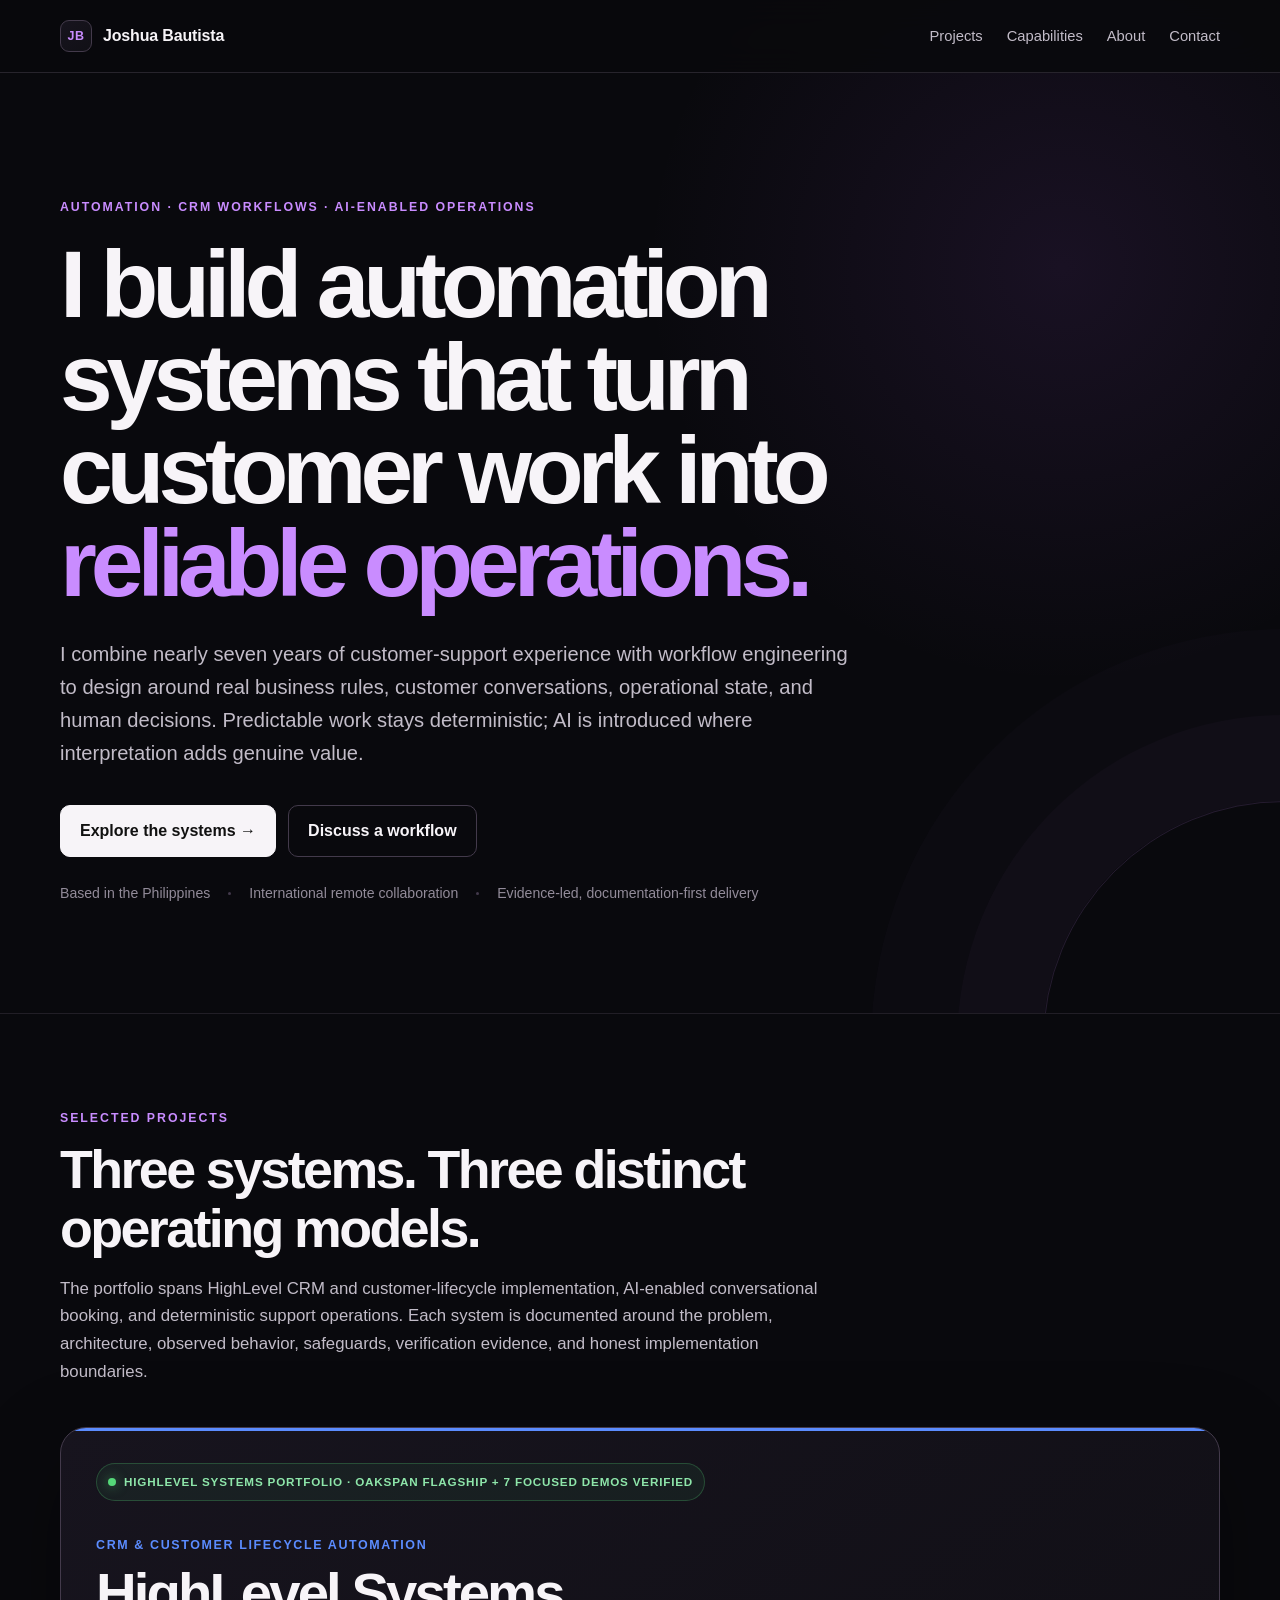
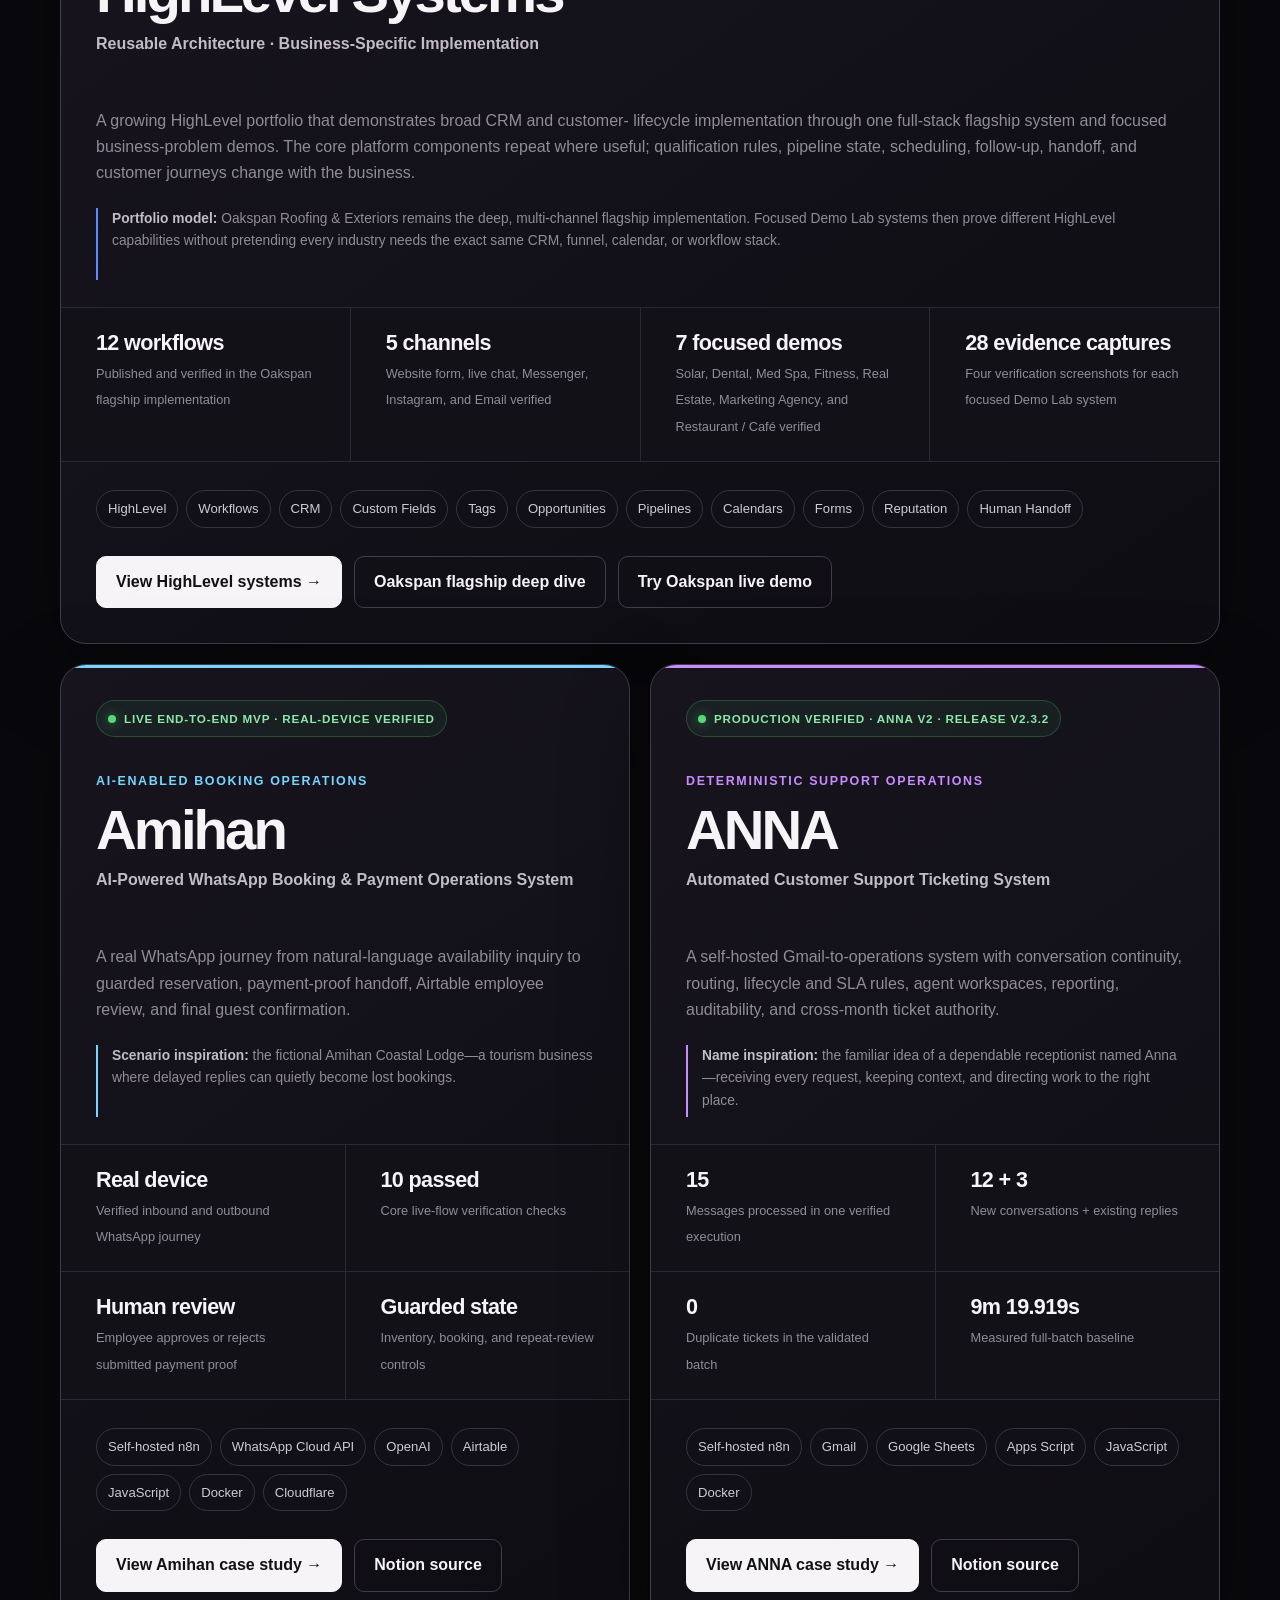
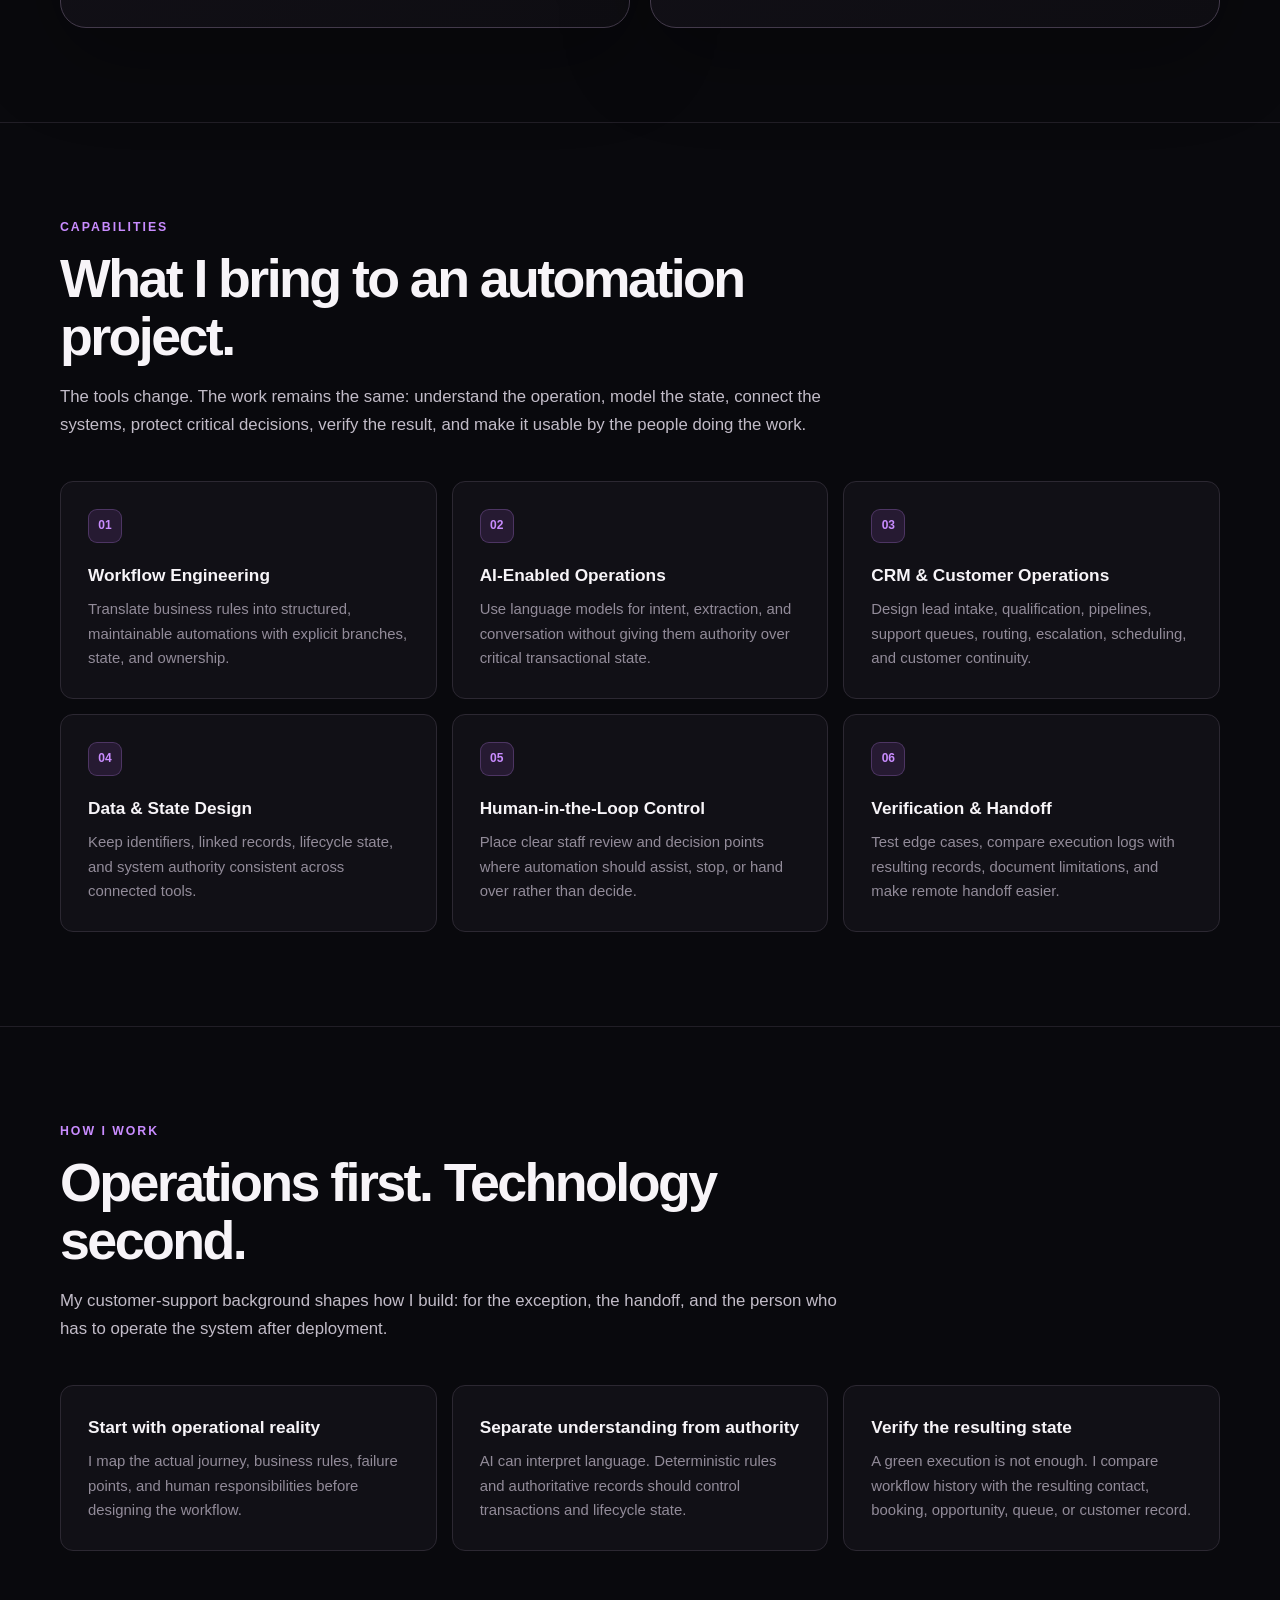
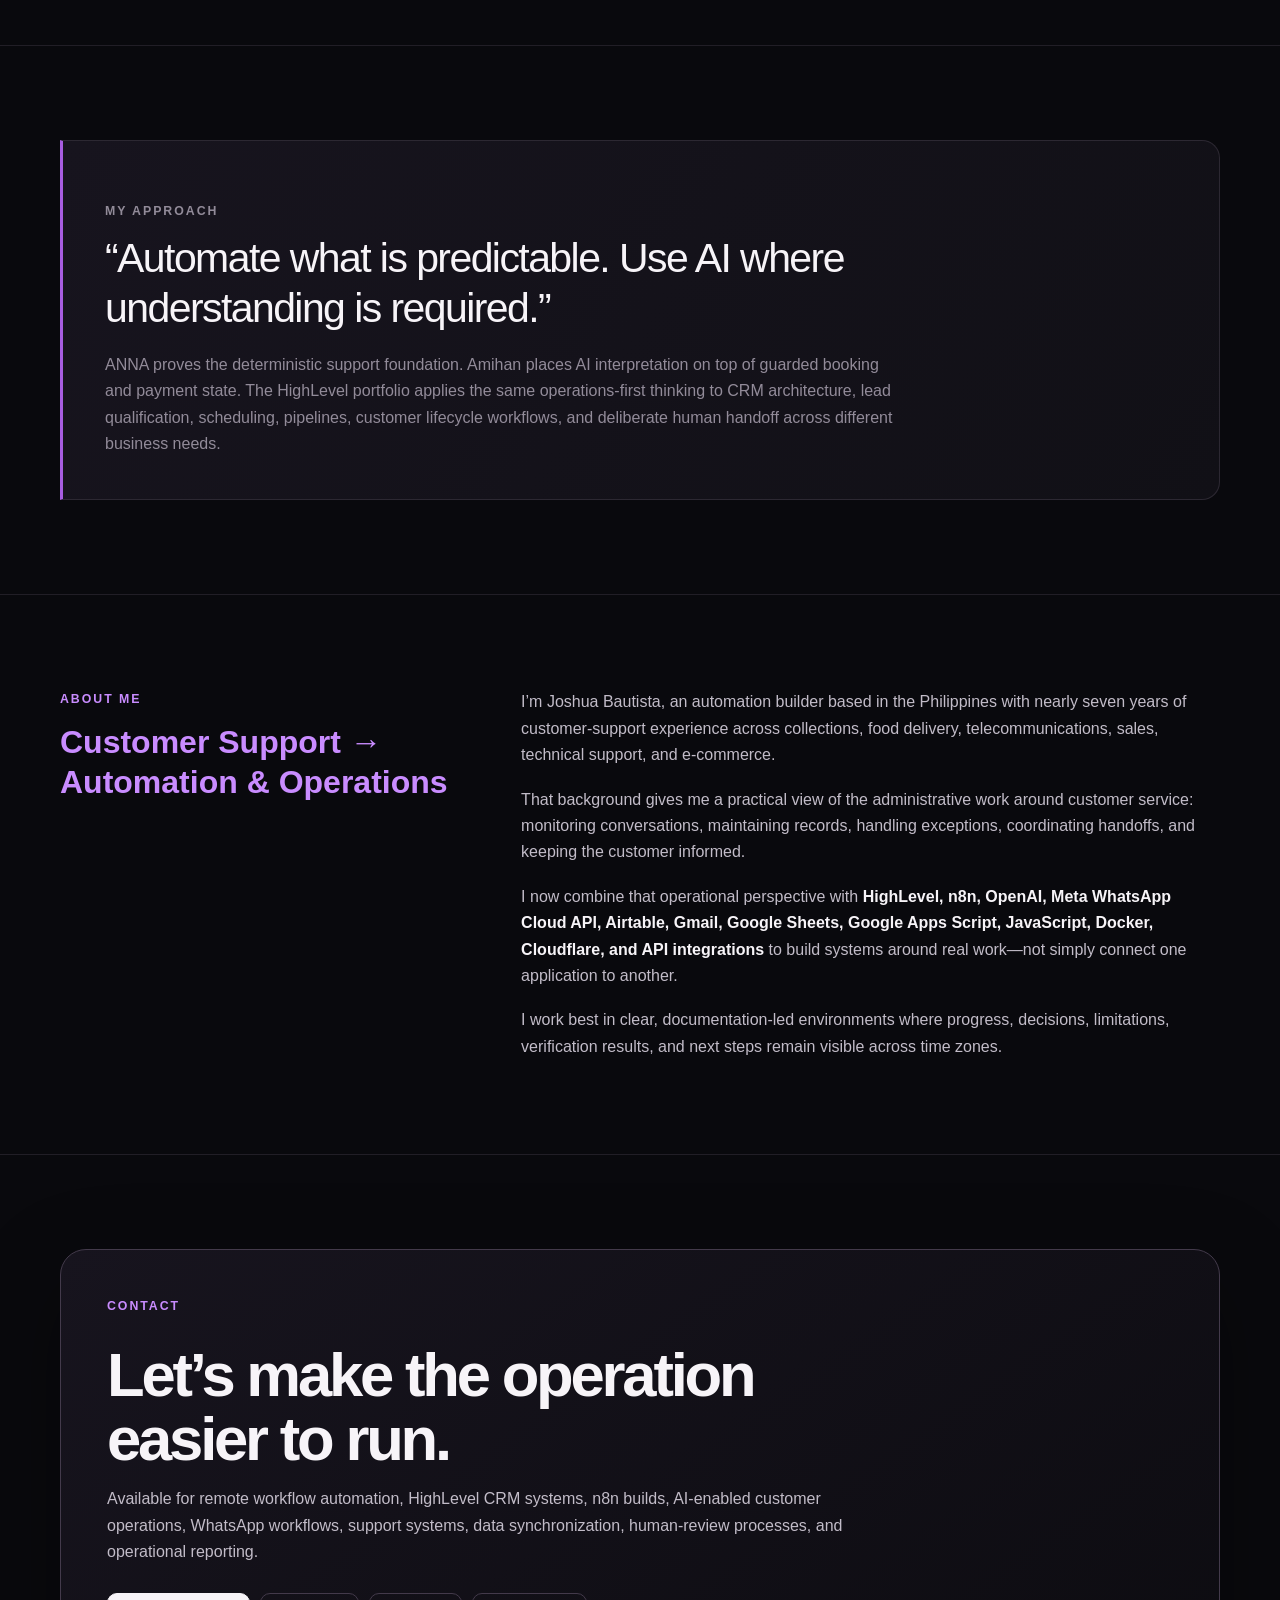
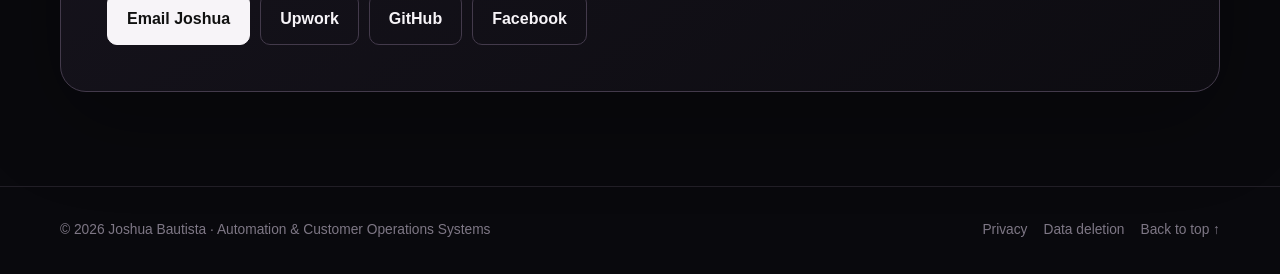
==== commit 58496450: "Refresh portfolio for seven verified HighLevel demos" ====
--- a/index.html
+++ b/index.html
@@ -113,7 +113,7 @@
                     <article class="project-card highlevel">
                         <div class="status">
                             <span class="status-dot" aria-hidden="true"></span>
-                            HighLevel systems portfolio · Oakspan flagship + 6 focused demos verified
+                            HighLevel systems portfolio · Oakspan flagship + 7 focused demos verified
                         </div>
 
                         <p class="project-kicker">CRM &amp; customer lifecycle automation</p>
@@ -146,11 +146,11 @@
                                 <span>Website form, live chat, Messenger, Instagram, and Email verified</span>
                             </div>
                             <div class="mini-proof">
-                                <strong>6 focused demos</strong>
-                                <span>Solar, Dental, Med Spa, Fitness, Real Estate, and Marketing Agency verified</span>
-                            </div>
-                            <div class="mini-proof">
-                                <strong>24 evidence captures</strong>
+                                <strong>7 focused demos</strong>
+                                <span>Solar, Dental, Med Spa, Fitness, Real Estate, Marketing Agency, and Restaurant / Café verified</span>
+                            </div>
+                            <div class="mini-proof">
+                                <strong>28 evidence captures</strong>
                                 <span>Four verification screenshots for each focused Demo Lab system</span>
                             </div>
                         </div>
@@ -165,6 +165,7 @@
                             <span class="pill">Pipelines</span>
                             <span class="pill">Calendars</span>
                             <span class="pill">Forms</span>
+                            <span class="pill">Reputation</span>
                             <span class="pill">Human Handoff</span>
                         </div>
 
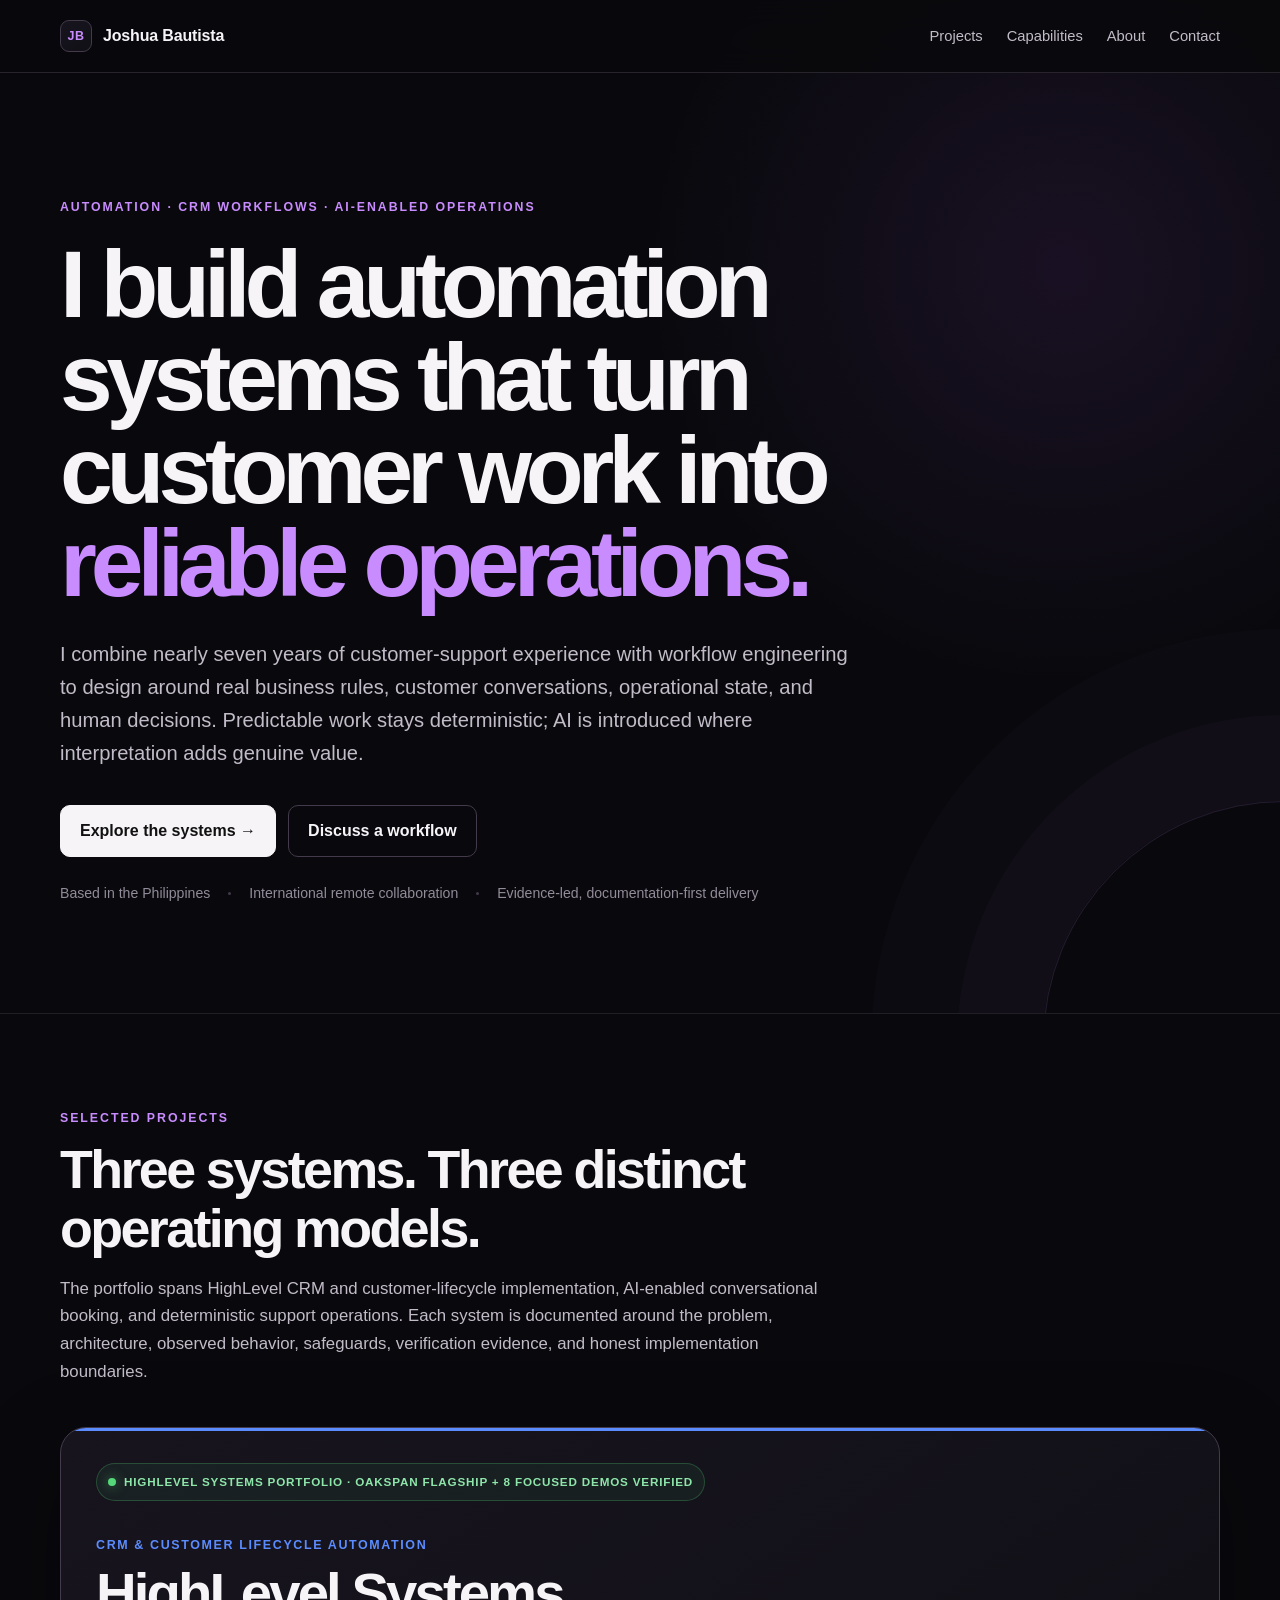
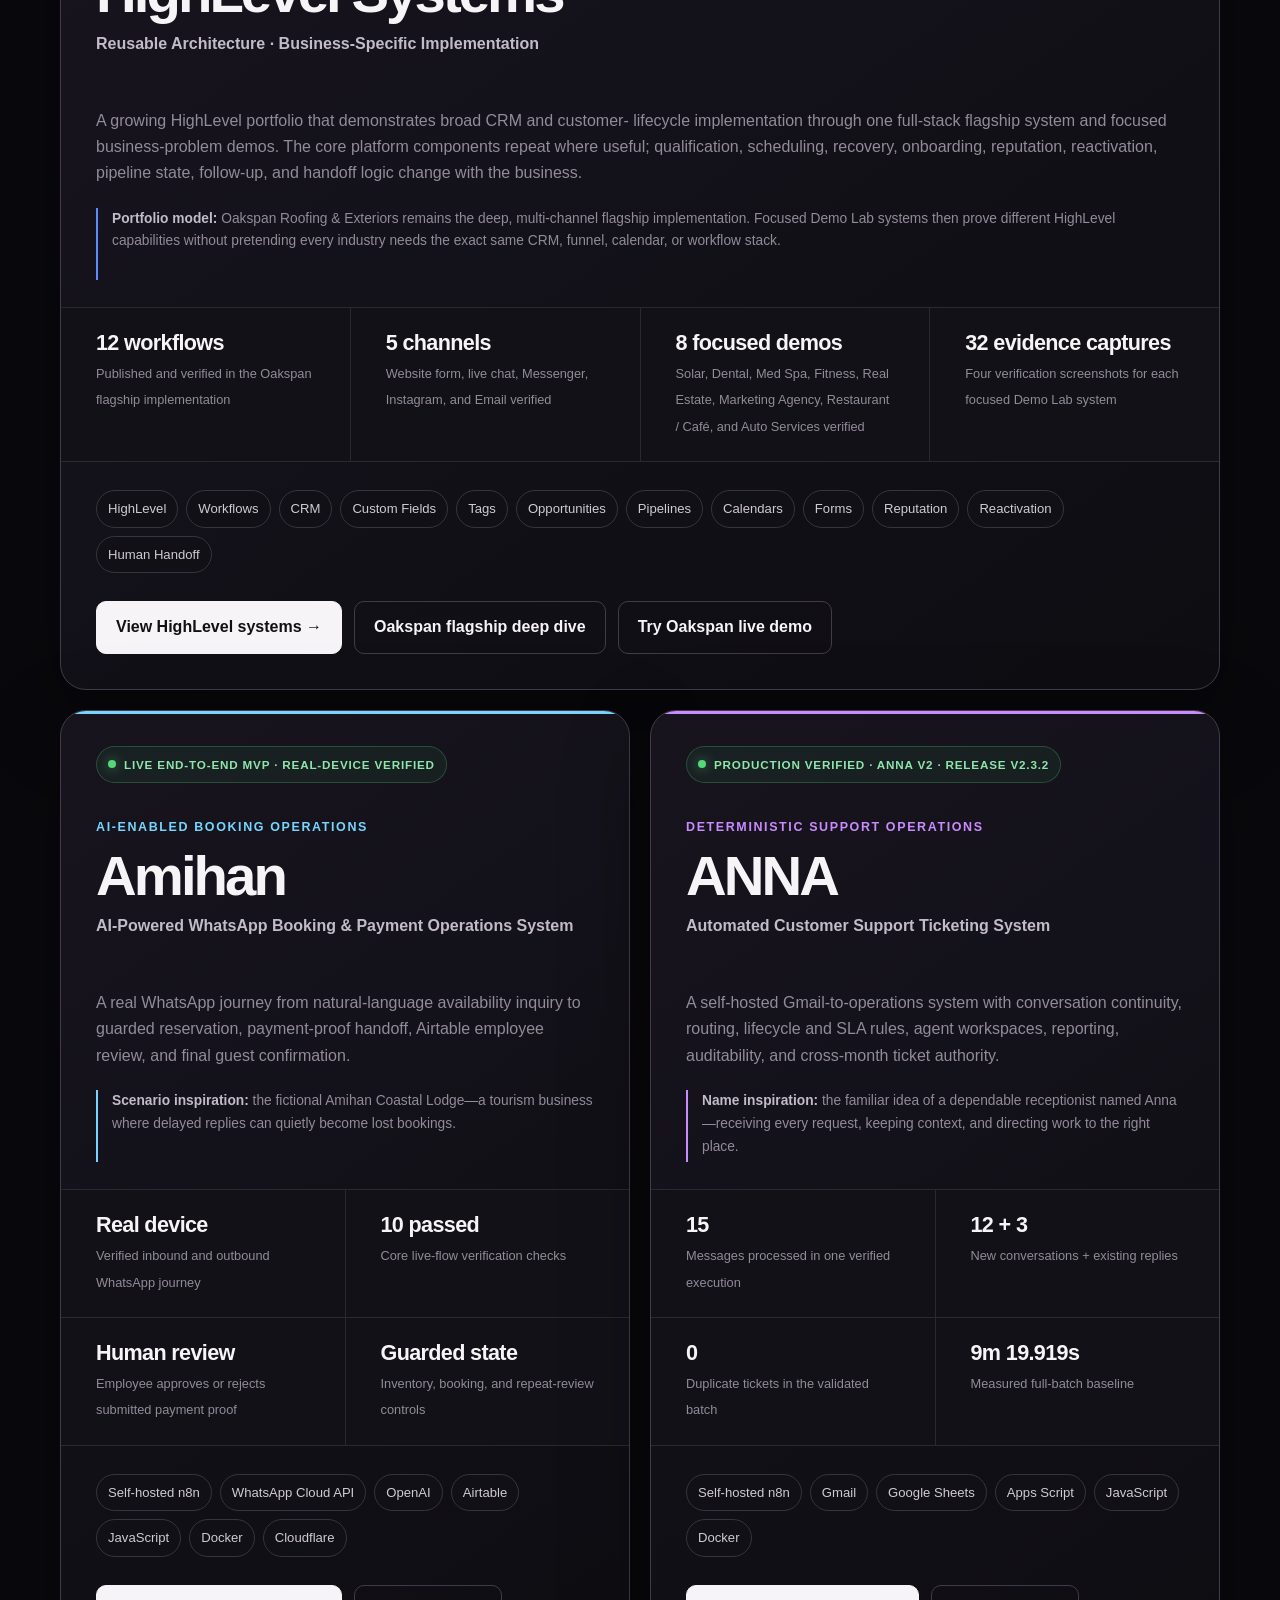
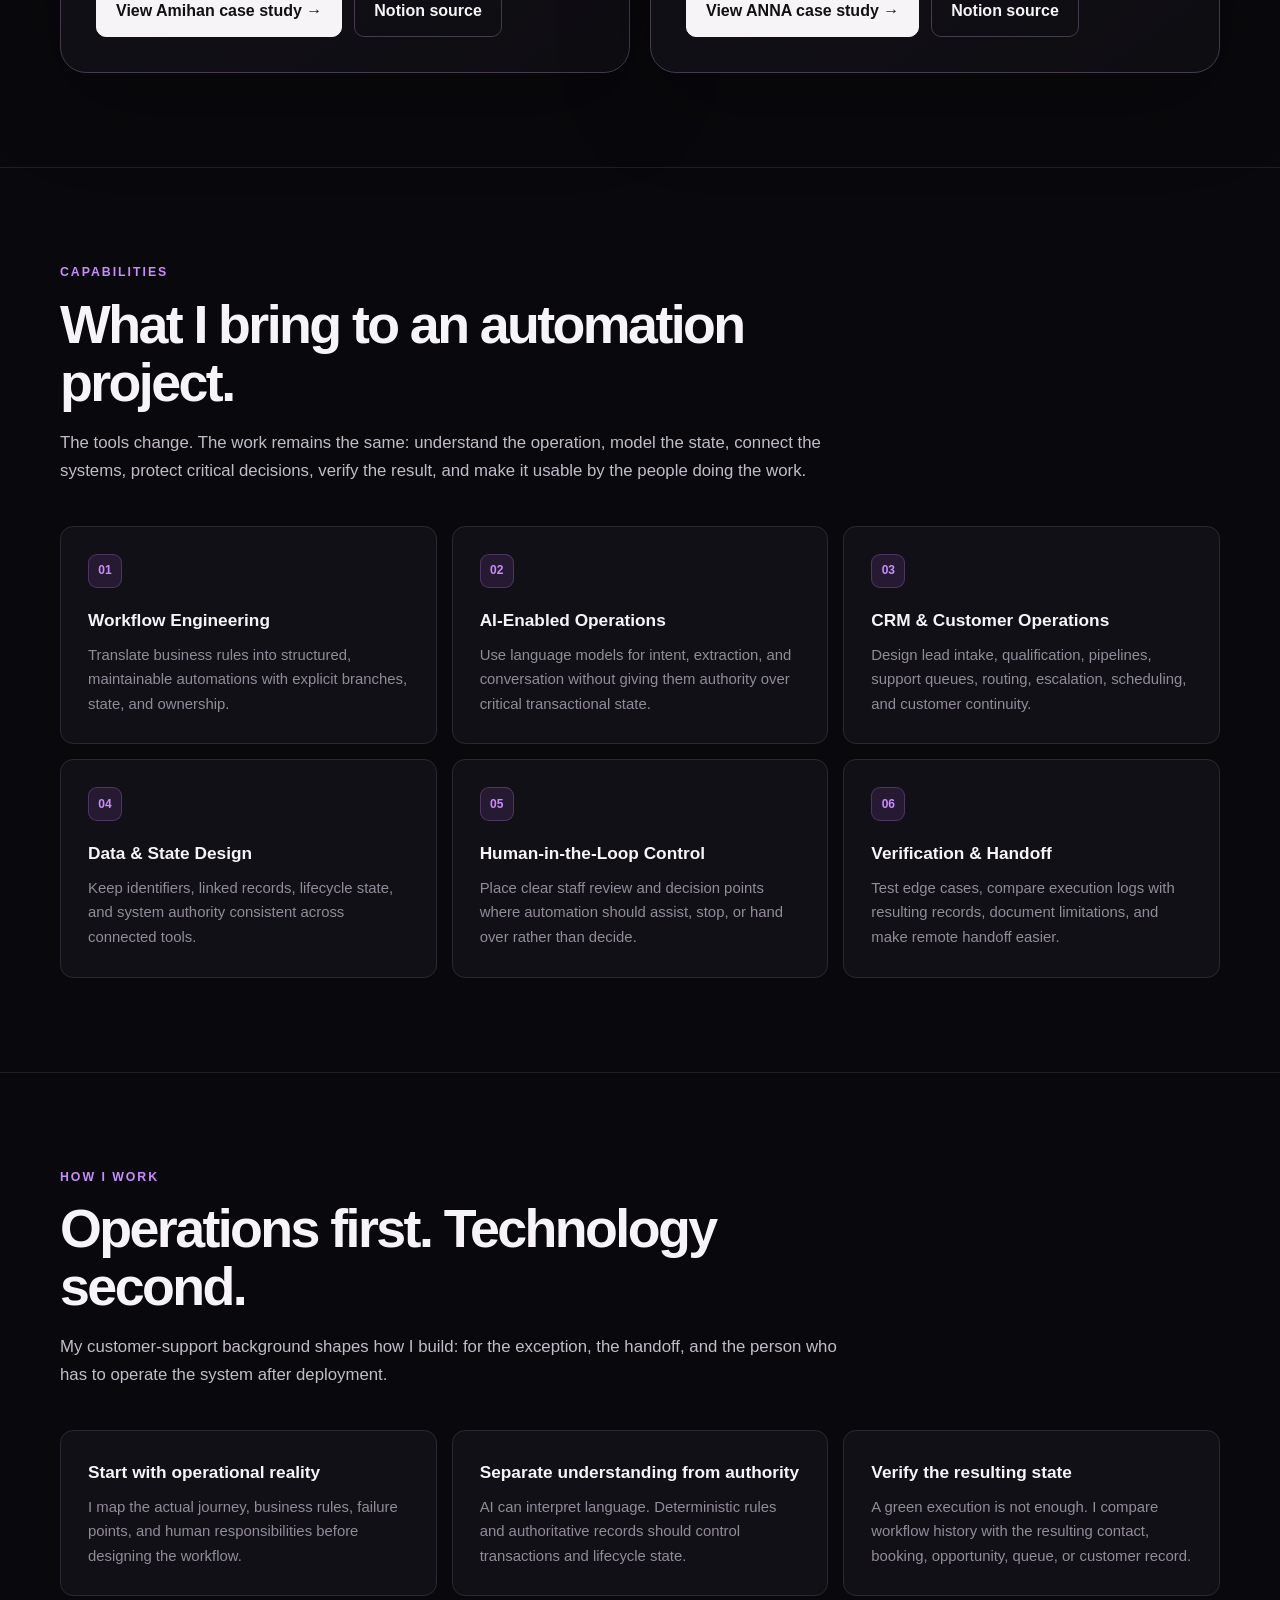
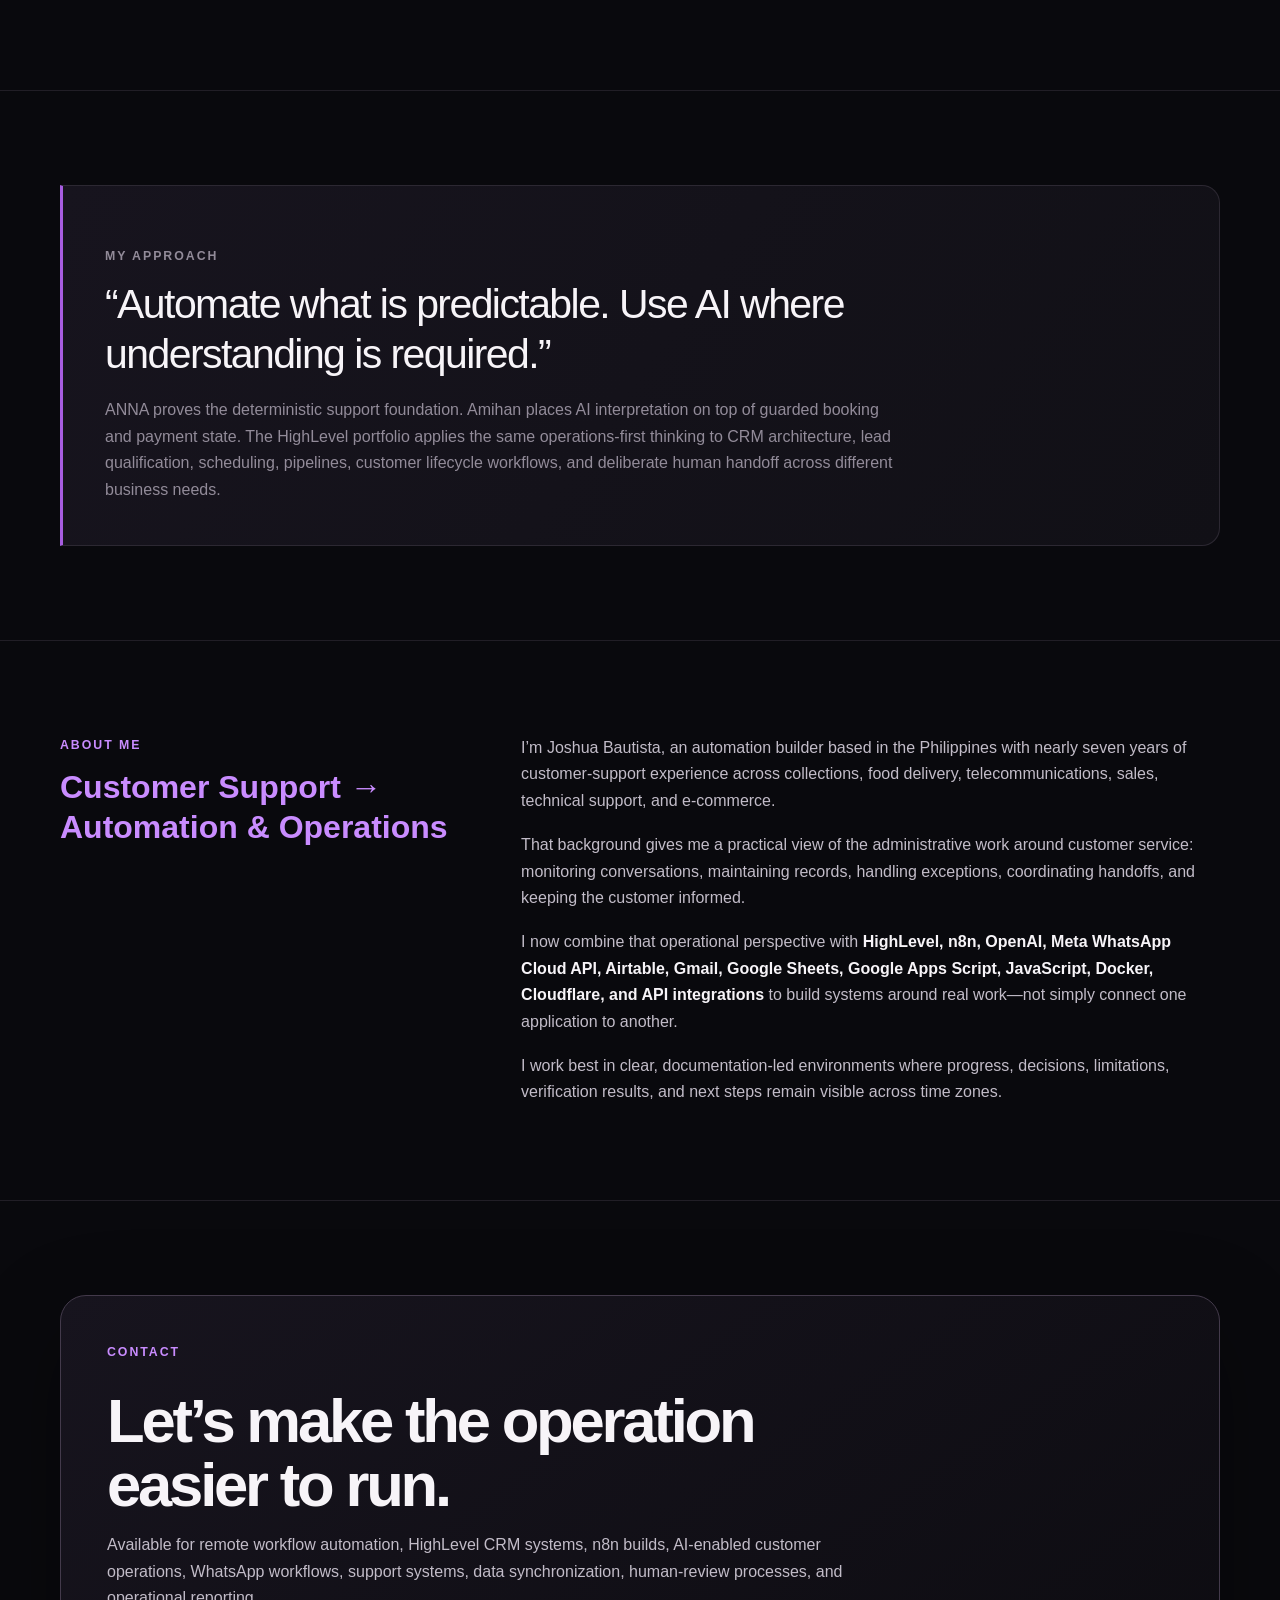
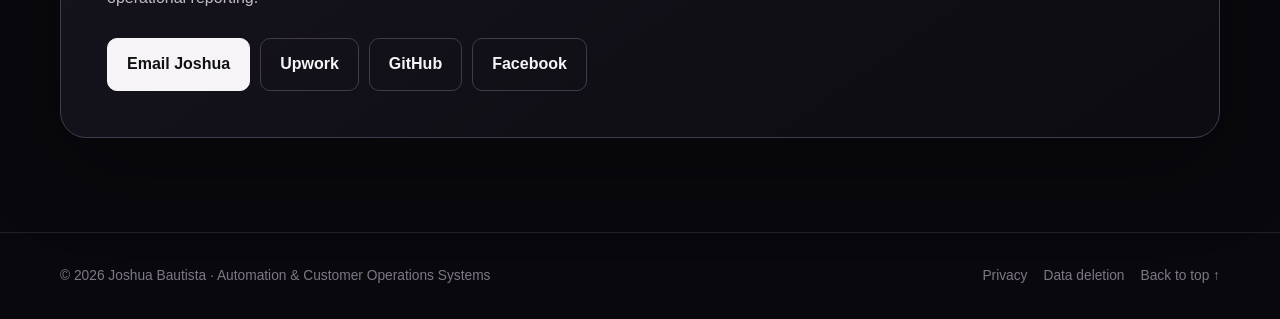
==== commit 4f44c8e5: "Refresh portfolio for eight verified HighLevel demos" ====
--- a/index.html
+++ b/index.html
@@ -113,7 +113,7 @@
                     <article class="project-card highlevel">
                         <div class="status">
                             <span class="status-dot" aria-hidden="true"></span>
-                            HighLevel systems portfolio · Oakspan flagship + 7 focused demos verified
+                            HighLevel systems portfolio · Oakspan flagship + 8 focused demos verified
                         </div>
 
                         <p class="project-kicker">CRM &amp; customer lifecycle automation</p>
@@ -125,8 +125,8 @@
                             A growing HighLevel portfolio that demonstrates broad CRM and customer-
                             lifecycle implementation through one full-stack flagship system and focused
                             business-problem demos. The core platform components repeat where useful;
-                            qualification rules, pipeline state, scheduling, follow-up, handoff, and
-                            customer journeys change with the business.
+                            qualification, scheduling, recovery, onboarding, reputation, reactivation,
+                            pipeline state, follow-up, and handoff logic change with the business.
                         </p>
 
                         <p class="project-origin">
@@ -146,11 +146,11 @@
                                 <span>Website form, live chat, Messenger, Instagram, and Email verified</span>
                             </div>
                             <div class="mini-proof">
-                                <strong>7 focused demos</strong>
-                                <span>Solar, Dental, Med Spa, Fitness, Real Estate, Marketing Agency, and Restaurant / Café verified</span>
-                            </div>
-                            <div class="mini-proof">
-                                <strong>28 evidence captures</strong>
+                                <strong>8 focused demos</strong>
+                                <span>Solar, Dental, Med Spa, Fitness, Real Estate, Marketing Agency, Restaurant / Café, and Auto Services verified</span>
+                            </div>
+                            <div class="mini-proof">
+                                <strong>32 evidence captures</strong>
                                 <span>Four verification screenshots for each focused Demo Lab system</span>
                             </div>
                         </div>
@@ -166,6 +166,7 @@
                             <span class="pill">Calendars</span>
                             <span class="pill">Forms</span>
                             <span class="pill">Reputation</span>
+                            <span class="pill">Reactivation</span>
                             <span class="pill">Human Handoff</span>
                         </div>
 
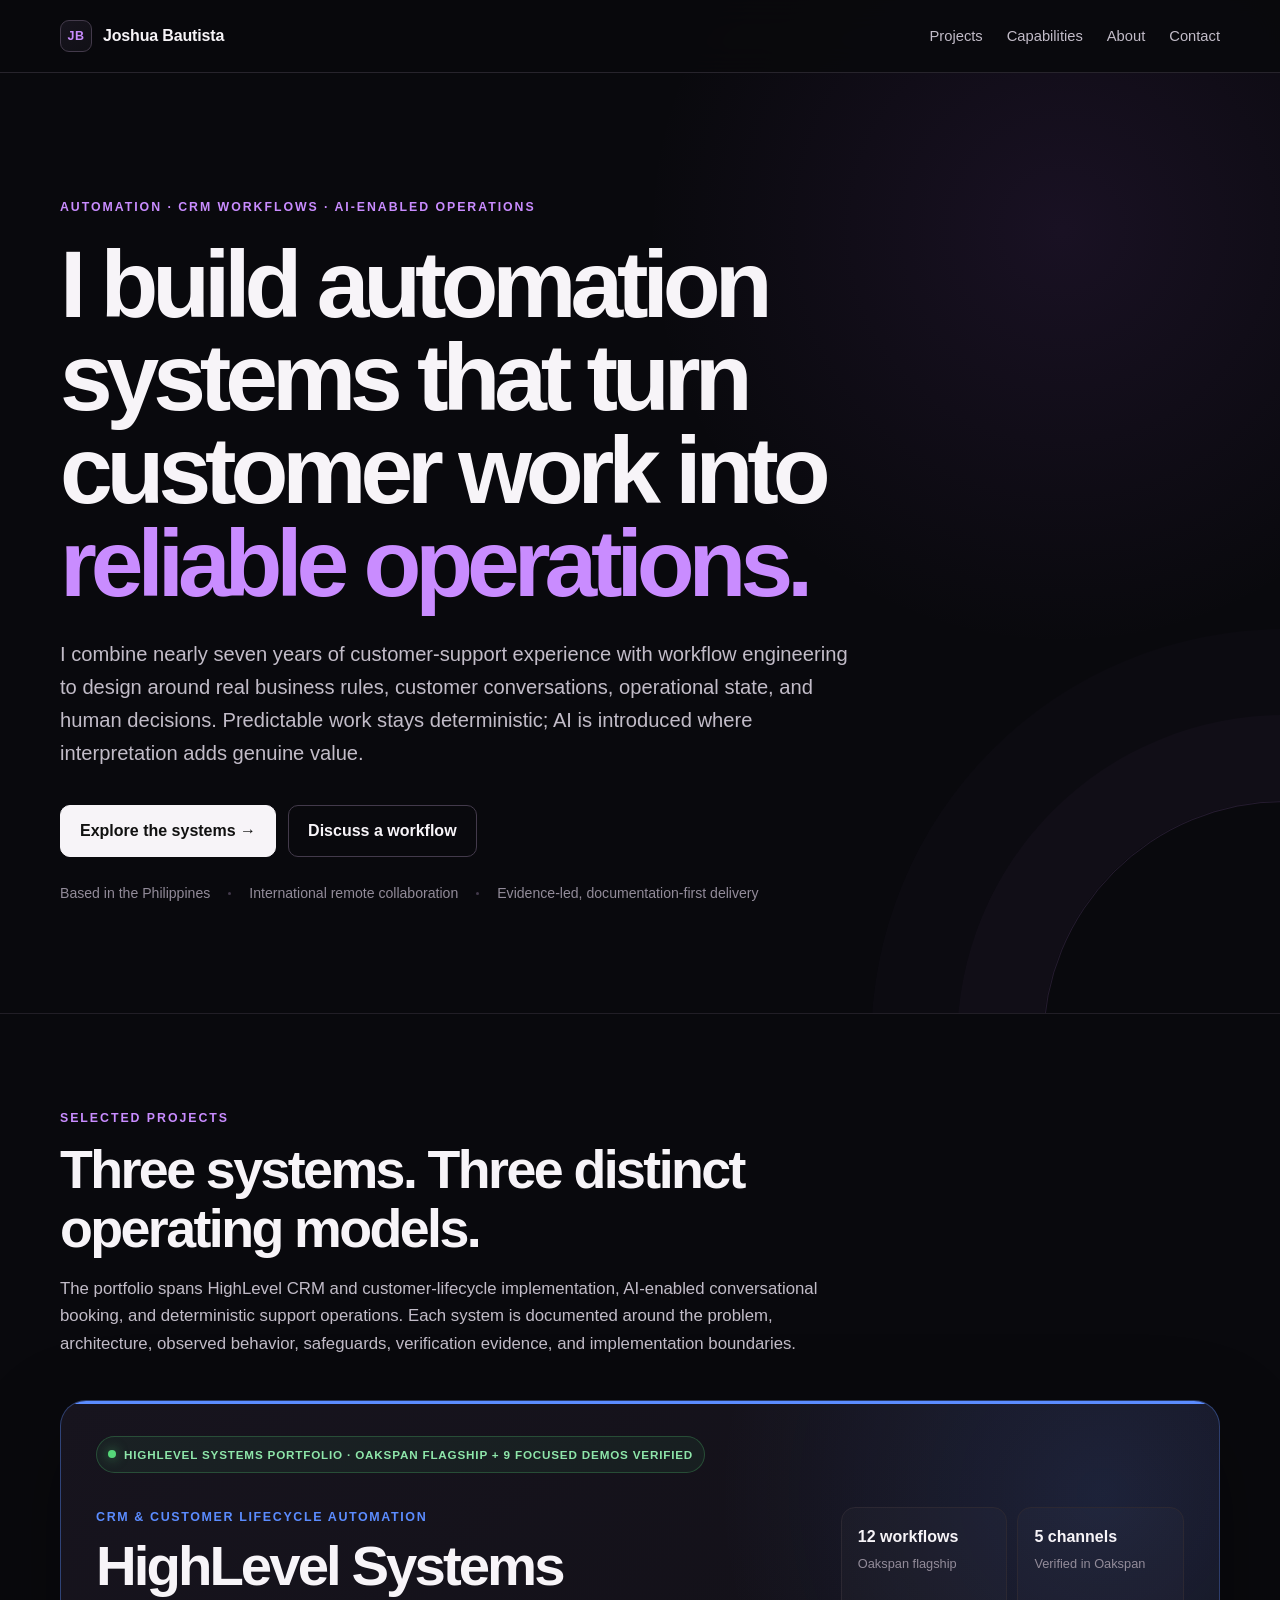
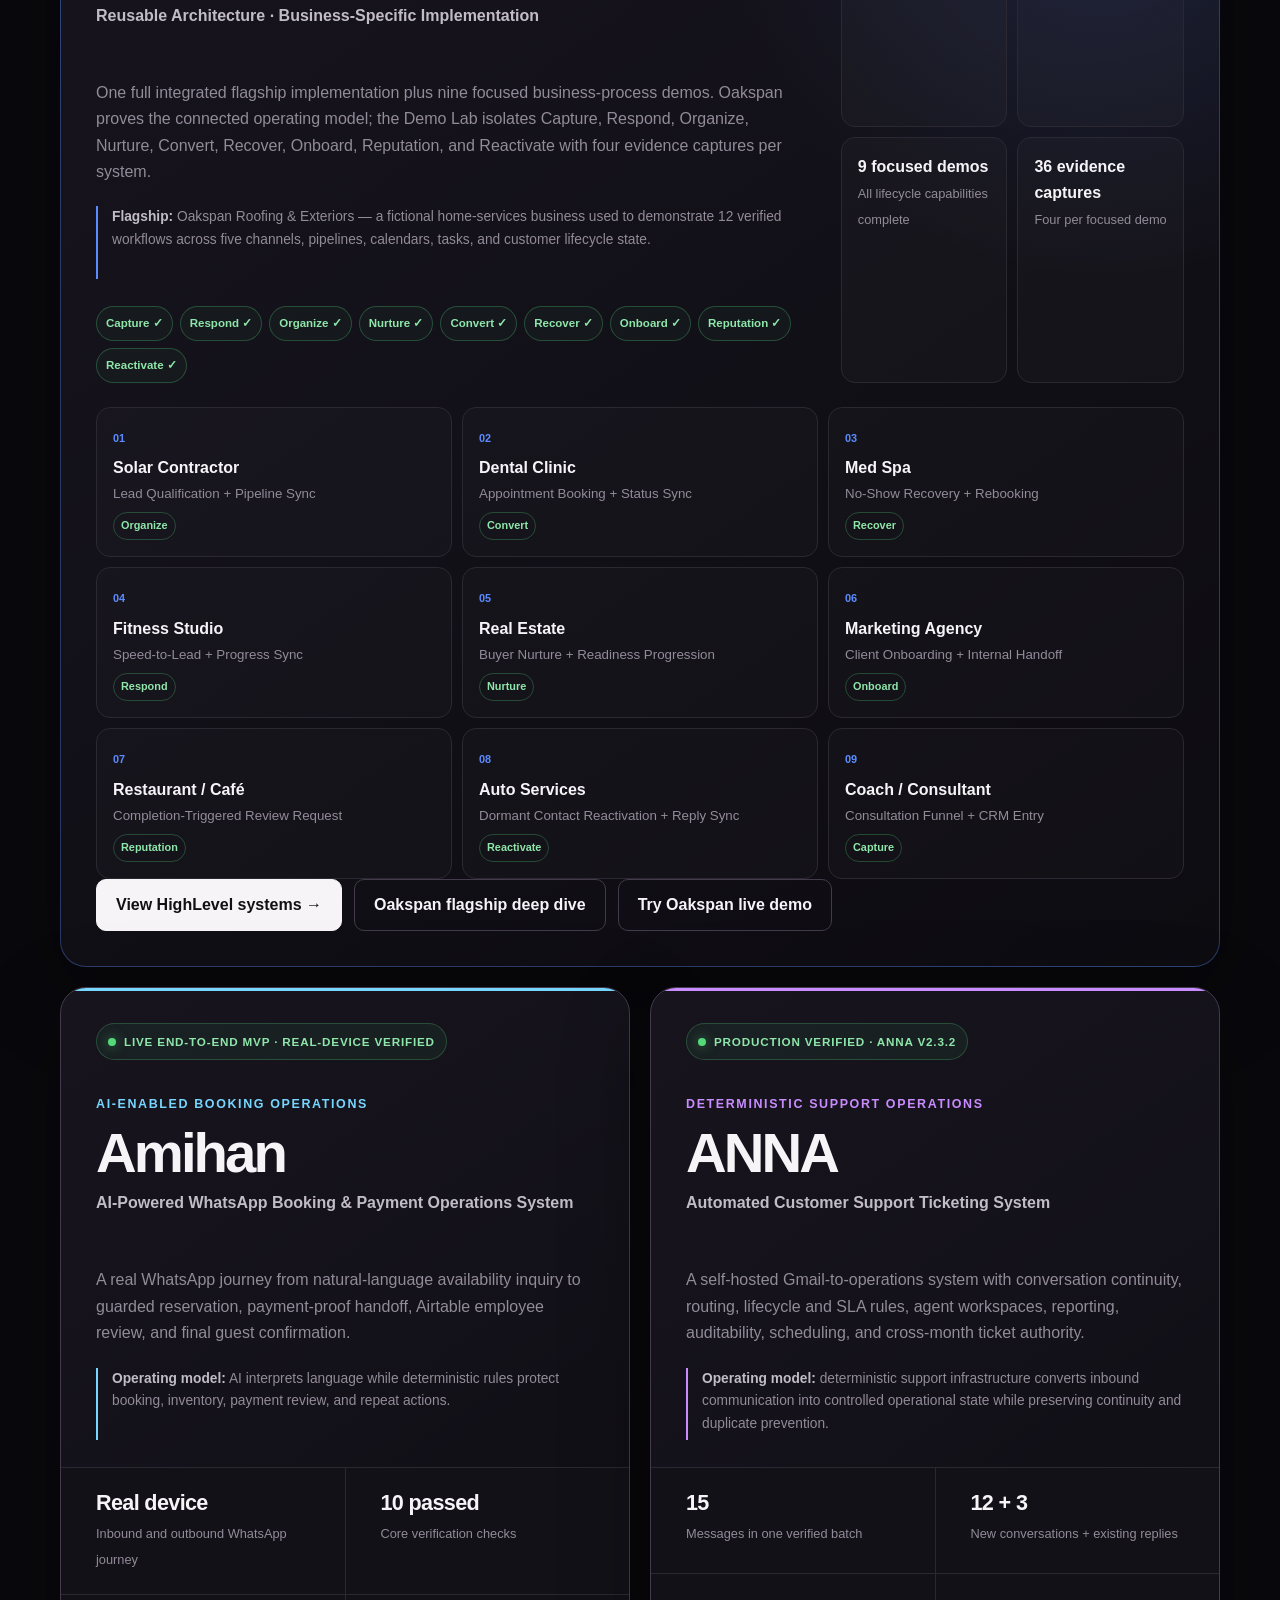
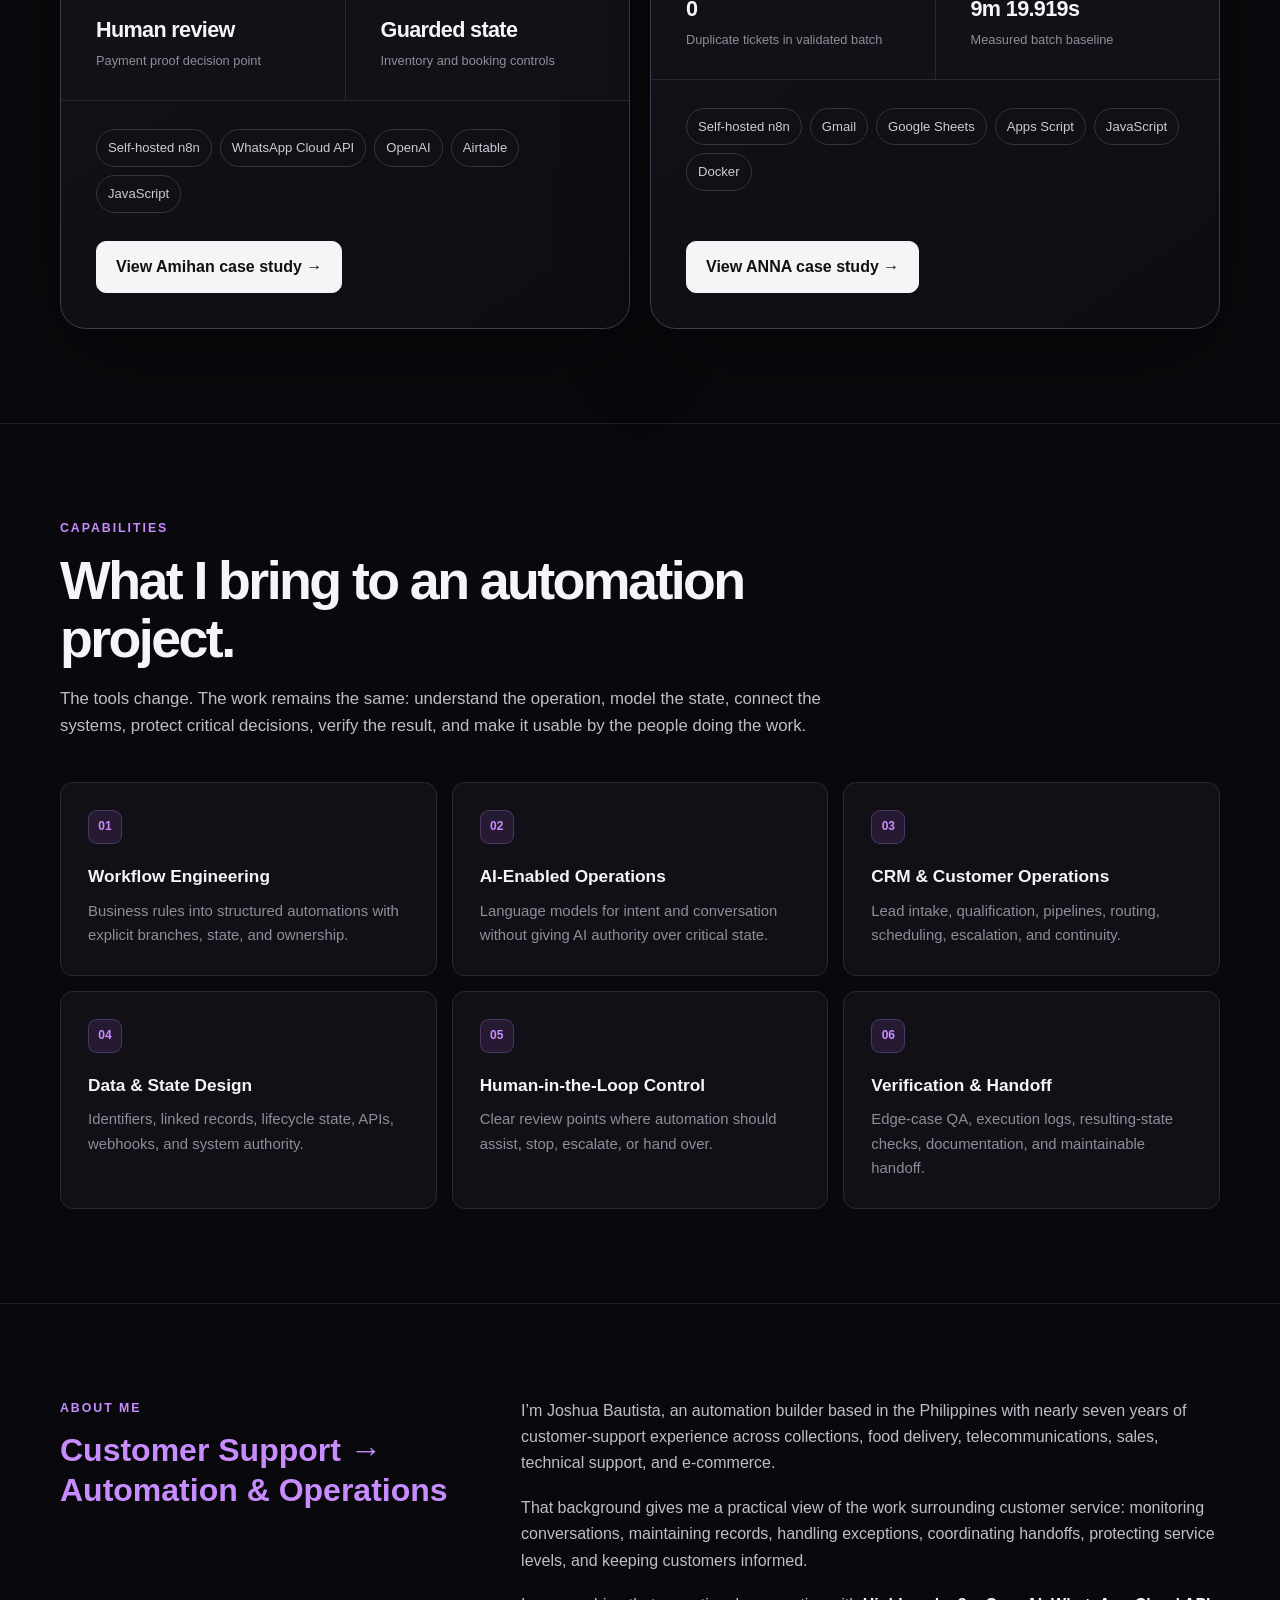
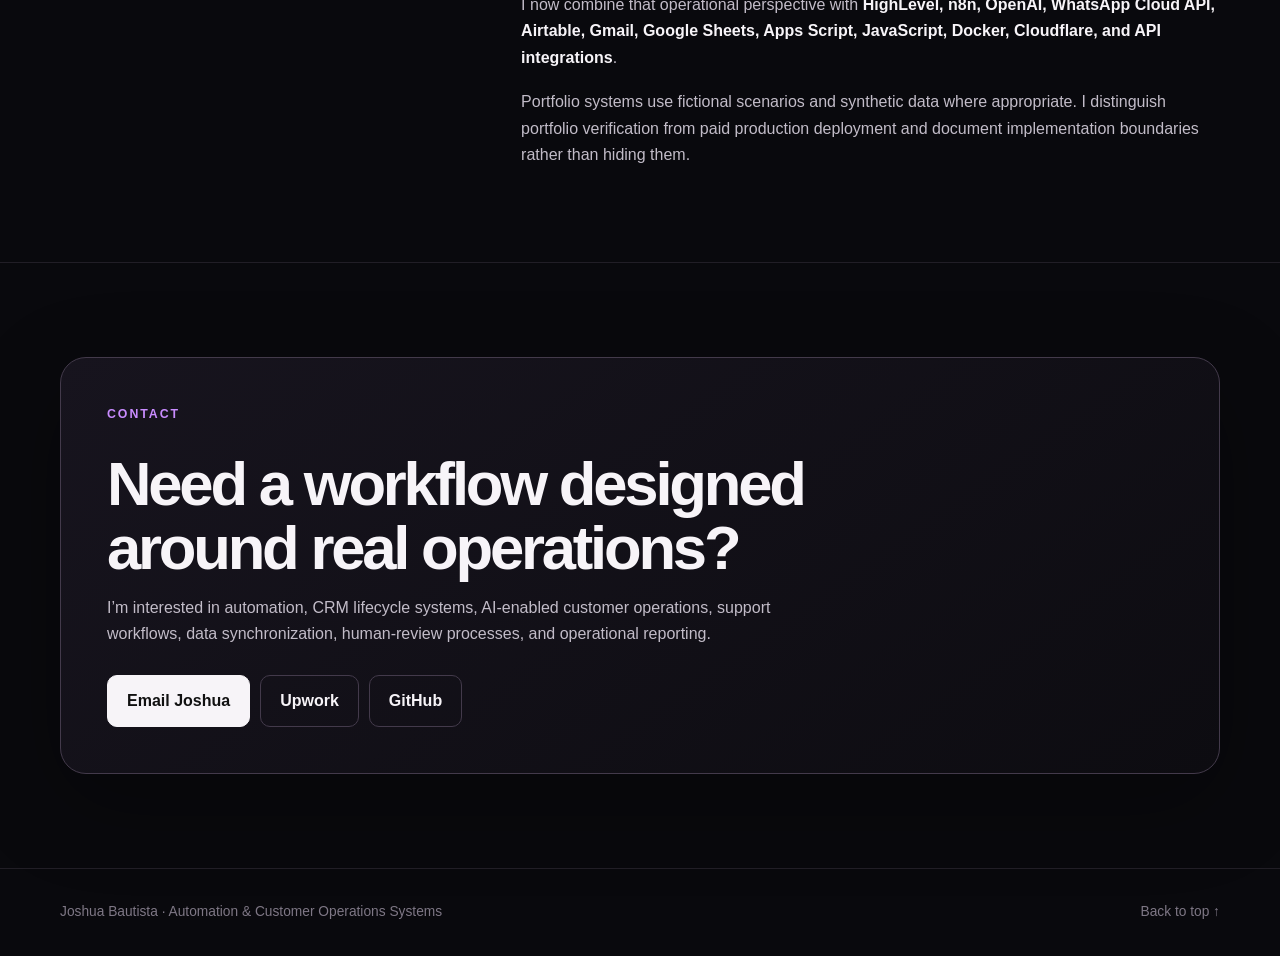
==== commit c44492b9: "Complete HighLevel Demo Lab coverage on main portfolio" ====
--- a/index.html
+++ b/index.html
@@ -1,493 +1,16 @@
-<!DOCTYPE html>
-<html lang="en">
-<head>
-    <meta charset="UTF-8">
-    <meta name="viewport" content="width=device-width, initial-scale=1.0">
-
-    <title>Joshua Bautista | Automation &amp; Customer Operations Systems</title>
-    <meta
-        name="description"
-        content="Joshua Bautista builds verified automation and customer-operations systems with HighLevel, n8n, OpenAI, Airtable, Google Workspace, JavaScript, and API integrations."
-    >
-    <meta name="theme-color" content="#09090d">
-    <link rel="canonical" href="https://jdbautista-automations.github.io/">
-
-    <meta property="og:type" content="website">
-    <meta property="og:url" content="https://jdbautista-automations.github.io/">
-    <meta property="og:title" content="Joshua Bautista | Automation &amp; Customer Operations Systems">
-    <meta
-        property="og:description"
-        content="Three evidence-led operating models spanning HighLevel CRM and customer-lifecycle systems, AI-enabled WhatsApp booking, and deterministic customer-support operations."
-    >
-    <meta name="twitter:card" content="summary">
-    <meta name="twitter:title" content="Joshua Bautista | Automation &amp; Customer Operations Systems">
-    <meta
-        name="twitter:description"
-        content="Verified automation systems for HighLevel CRM operations, AI-enabled booking, and customer-support workflows."
-    >
-
-    <link rel="stylesheet" href="assets/styles.css">
-
-    <style>
-        .project-card.highlevel {
-            --card-accent: #5b8cff;
-            grid-column: 1 / -1;
-        }
-
-        .project-card.highlevel .mini-proof-grid {
-            grid-template-columns: repeat(4, minmax(0, 1fr));
-        }
-
-        @media (max-width: 940px) {
-            .project-card.highlevel {
-                grid-column: auto;
-            }
-
-            .project-card.highlevel .mini-proof-grid {
-                grid-template-columns: repeat(2, minmax(0, 1fr));
-            }
-        }
-    </style>
-</head>
-<body>
-    <a class="skip-link" href="#main-content">Skip to content</a>
-
-    <nav class="site-nav" aria-label="Primary navigation">
-        <div class="container nav-inner">
-            <a class="brand" href="#top" aria-label="Joshua Bautista — home">
-                <span class="brand-mark" aria-hidden="true">JB</span>
-                <span>Joshua Bautista</span>
-            </a>
-
-            <div class="nav-links">
-                <a href="#projects">Projects</a>
-                <a class="hide-mobile" href="#capabilities">Capabilities</a>
-                <a class="hide-mobile" href="#about">About</a>
-                <a href="#contact">Contact</a>
-            </div>
-        </div>
-    </nav>
-
-    <main id="main-content">
-        <header class="home-hero" id="top">
-            <div class="container">
-                <p class="eyebrow">Automation · CRM Workflows · AI-Enabled Operations</p>
-                <h1>
-                    I build automation systems that turn customer work into
-                    <span>reliable operations.</span>
-                </h1>
-                <p class="hero-copy">
-                    I combine nearly seven years of customer-support experience with workflow
-                    engineering to design around real business rules, customer conversations,
-                    operational state, and human decisions. Predictable work stays deterministic;
-                    AI is introduced where interpretation adds genuine value.
-                </p>
-
-                <div class="button-row">
-                    <a class="button button-primary" href="#projects">Explore the systems →</a>
-                    <a class="button button-secondary" href="#contact">Discuss a workflow</a>
-                </div>
-
-                <div class="availability-line" aria-label="Professional profile">
-                    <span>Based in the Philippines</span>
-                    <span>International remote collaboration</span>
-                    <span>Evidence-led, documentation-first delivery</span>
-                </div>
-            </div>
-        </header>
-
-        <section class="section" id="projects" aria-labelledby="projects-title">
-            <div class="container">
-                <p class="section-label">Selected Projects</p>
-                <h2 class="section-title" id="projects-title">
-                    Three systems. Three distinct operating models.
-                </h2>
-                <p class="section-intro">
-                    The portfolio spans HighLevel CRM and customer-lifecycle implementation,
-                    AI-enabled conversational booking, and deterministic support operations. Each
-                    system is documented around the problem, architecture, observed behavior,
-                    safeguards, verification evidence, and honest implementation boundaries.
-                </p>
-
-                <div class="project-grid">
-                    <article class="project-card highlevel">
-                        <div class="status">
-                            <span class="status-dot" aria-hidden="true"></span>
-                            HighLevel systems portfolio · Oakspan flagship + 8 focused demos verified
-                        </div>
-
-                        <p class="project-kicker">CRM &amp; customer lifecycle automation</p>
-                        <h3>HighLevel Systems</h3>
-                        <p class="project-subtitle">
-                            Reusable Architecture · Business-Specific Implementation
-                        </p>
-                        <p class="project-summary">
-                            A growing HighLevel portfolio that demonstrates broad CRM and customer-
-                            lifecycle implementation through one full-stack flagship system and focused
-                            business-problem demos. The core platform components repeat where useful;
-                            qualification, scheduling, recovery, onboarding, reputation, reactivation,
-                            pipeline state, follow-up, and handoff logic change with the business.
-                        </p>
-
-                        <p class="project-origin">
-                            <strong>Portfolio model:</strong> Oakspan Roofing &amp; Exteriors remains the
-                            deep, multi-channel flagship implementation. Focused Demo Lab systems then
-                            prove different HighLevel capabilities without pretending every industry
-                            needs the exact same CRM, funnel, calendar, or workflow stack.
-                        </p>
-
-                        <div class="mini-proof-grid" aria-label="HighLevel portfolio proof points">
-                            <div class="mini-proof">
-                                <strong>12 workflows</strong>
-                                <span>Published and verified in the Oakspan flagship implementation</span>
-                            </div>
-                            <div class="mini-proof">
-                                <strong>5 channels</strong>
-                                <span>Website form, live chat, Messenger, Instagram, and Email verified</span>
-                            </div>
-                            <div class="mini-proof">
-                                <strong>8 focused demos</strong>
-                                <span>Solar, Dental, Med Spa, Fitness, Real Estate, Marketing Agency, Restaurant / Café, and Auto Services verified</span>
-                            </div>
-                            <div class="mini-proof">
-                                <strong>32 evidence captures</strong>
-                                <span>Four verification screenshots for each focused Demo Lab system</span>
-                            </div>
-                        </div>
-
-                        <div class="pill-list" aria-label="HighLevel capability coverage">
-                            <span class="pill">HighLevel</span>
-                            <span class="pill">Workflows</span>
-                            <span class="pill">CRM</span>
-                            <span class="pill">Custom Fields</span>
-                            <span class="pill">Tags</span>
-                            <span class="pill">Opportunities</span>
-                            <span class="pill">Pipelines</span>
-                            <span class="pill">Calendars</span>
-                            <span class="pill">Forms</span>
-                            <span class="pill">Reputation</span>
-                            <span class="pill">Reactivation</span>
-                            <span class="pill">Human Handoff</span>
-                        </div>
-
-                        <div class="button-row">
-                            <a class="button button-primary" href="projects/highlevel/">
-                                View HighLevel systems →
-                            </a>
-                            <a class="button button-secondary" href="projects/oakspan/">
-                                Oakspan flagship deep dive
-                            </a>
-                            <a class="button button-secondary" href="projects/oakspan/#live-demo">
-                                Try Oakspan live demo
-                            </a>
-                        </div>
-                    </article>
-
-                    <article class="project-card amihan">
-                        <div class="status">
-                            <span class="status-dot" aria-hidden="true"></span>
-                            Live end-to-end MVP · Real-device verified
-                        </div>
-
-                        <p class="project-kicker">AI-enabled booking operations</p>
-                        <h3>Amihan</h3>
-                        <p class="project-subtitle">
-                            AI-Powered WhatsApp Booking &amp; Payment Operations System
-                        </p>
-                        <p class="project-summary">
-                            A real WhatsApp journey from natural-language availability inquiry to
-                            guarded reservation, payment-proof handoff, Airtable employee review,
-                            and final guest confirmation.
-                        </p>
-
-                        <p class="project-origin">
-                            <strong>Scenario inspiration:</strong> the fictional Amihan Coastal
-                            Lodge—a tourism business where delayed replies can quietly become lost bookings.
-                        </p>
-
-                        <div class="mini-proof-grid" aria-label="Amihan proof points">
-                            <div class="mini-proof">
-                                <strong>Real device</strong>
-                                <span>Verified inbound and outbound WhatsApp journey</span>
-                            </div>
-                            <div class="mini-proof">
-                                <strong>10 passed</strong>
-                                <span>Core live-flow verification checks</span>
-                            </div>
-                            <div class="mini-proof">
-                                <strong>Human review</strong>
-                                <span>Employee approves or rejects submitted payment proof</span>
-                            </div>
-                            <div class="mini-proof">
-                                <strong>Guarded state</strong>
-                                <span>Inventory, booking, and repeat-review controls</span>
-                            </div>
-                        </div>
-
-                        <div class="pill-list" aria-label="Amihan technology stack">
-                            <span class="pill">Self-hosted n8n</span>
-                            <span class="pill">WhatsApp Cloud API</span>
-                            <span class="pill">OpenAI</span>
-                            <span class="pill">Airtable</span>
-                            <span class="pill">JavaScript</span>
-                            <span class="pill">Docker</span>
-                            <span class="pill">Cloudflare</span>
-                        </div>
-
-                        <div class="button-row">
-                            <a class="button button-primary" href="projects/amihan/">
-                                View Amihan case study →
-                            </a>
-                            <a
-                                class="button button-secondary"
-                                href="https://app.notion.com/p/3c8856513bb08139b74eda8fa9742604?pvs=204"
-                                target="_blank"
-                                rel="noopener noreferrer"
-                            >Notion source</a>
-                        </div>
-                    </article>
-
-                    <article class="project-card anna">
-                        <div class="status">
-                            <span class="status-dot" aria-hidden="true"></span>
-                            Production verified · ANNA v2 · Release v2.3.2
-                        </div>
-
-                        <p class="project-kicker">Deterministic support operations</p>
-                        <h3>ANNA</h3>
-                        <p class="project-subtitle">
-                            Automated Customer Support Ticketing System
-                        </p>
-                        <p class="project-summary">
-                            A self-hosted Gmail-to-operations system with conversation continuity,
-                            routing, lifecycle and SLA rules, agent workspaces, reporting,
-                            auditability, and cross-month ticket authority.
-                        </p>
-
-                        <p class="project-origin">
-                            <strong>Name inspiration:</strong> the familiar idea of a dependable
-                            receptionist named Anna—receiving every request, keeping context, and
-                            directing work to the right place.
-                        </p>
-
-                        <div class="mini-proof-grid" aria-label="ANNA proof points">
-                            <div class="mini-proof">
-                                <strong>15</strong>
-                                <span>Messages processed in one verified execution</span>
-                            </div>
-                            <div class="mini-proof">
-                                <strong>12 + 3</strong>
-                                <span>New conversations + existing replies</span>
-                            </div>
-                            <div class="mini-proof">
-                                <strong>0</strong>
-                                <span>Duplicate tickets in the validated batch</span>
-                            </div>
-                            <div class="mini-proof">
-                                <strong>9m 19.919s</strong>
-                                <span>Measured full-batch baseline</span>
-                            </div>
-                        </div>
-
-                        <div class="pill-list" aria-label="ANNA technology stack">
-                            <span class="pill">Self-hosted n8n</span>
-                            <span class="pill">Gmail</span>
-                            <span class="pill">Google Sheets</span>
-                            <span class="pill">Apps Script</span>
-                            <span class="pill">JavaScript</span>
-                            <span class="pill">Docker</span>
-                        </div>
-
-                        <div class="button-row">
-                            <a class="button button-primary" href="projects/anna-v2/">
-                                View ANNA case study →
-                            </a>
-                            <a
-                                class="button button-secondary"
-                                href="https://app.notion.com/p/fd4e2506952c40478bef350619235e25?pvs=204"
-                                target="_blank"
-                                rel="noopener noreferrer"
-                            >Notion source</a>
-                        </div>
-                    </article>
-                </div>
-            </div>
-        </section>
-
-        <section class="section" id="capabilities" aria-labelledby="capabilities-title">
-            <div class="container">
-                <p class="section-label">Capabilities</p>
-                <h2 class="section-title" id="capabilities-title">
-                    What I bring to an automation project.
-                </h2>
-                <p class="section-intro">
-                    The tools change. The work remains the same: understand the operation, model
-                    the state, connect the systems, protect critical decisions, verify the result,
-                    and make it usable by the people doing the work.
-                </p>
-
-                <div class="capability-grid">
-                    <article class="capability-card">
-                        <span class="capability-number">01</span>
-                        <h3>Workflow Engineering</h3>
-                        <p>Translate business rules into structured, maintainable automations with explicit branches, state, and ownership.</p>
-                    </article>
-                    <article class="capability-card">
-                        <span class="capability-number">02</span>
-                        <h3>AI-Enabled Operations</h3>
-                        <p>Use language models for intent, extraction, and conversation without giving them authority over critical transactional state.</p>
-                    </article>
-                    <article class="capability-card">
-                        <span class="capability-number">03</span>
-                        <h3>CRM &amp; Customer Operations</h3>
-                        <p>Design lead intake, qualification, pipelines, support queues, routing, escalation, scheduling, and customer continuity.</p>
-                    </article>
-                    <article class="capability-card">
-                        <span class="capability-number">04</span>
-                        <h3>Data &amp; State Design</h3>
-                        <p>Keep identifiers, linked records, lifecycle state, and system authority consistent across connected tools.</p>
-                    </article>
-                    <article class="capability-card">
-                        <span class="capability-number">05</span>
-                        <h3>Human-in-the-Loop Control</h3>
-                        <p>Place clear staff review and decision points where automation should assist, stop, or hand over rather than decide.</p>
-                    </article>
-                    <article class="capability-card">
-                        <span class="capability-number">06</span>
-                        <h3>Verification &amp; Handoff</h3>
-                        <p>Test edge cases, compare execution logs with resulting records, document limitations, and make remote handoff easier.</p>
-                    </article>
-                </div>
-            </div>
-        </section>
-
-        <section class="section" aria-labelledby="principles-title">
-            <div class="container">
-                <p class="section-label">How I Work</p>
-                <h2 class="section-title" id="principles-title">
-                    Operations first. Technology second.
-                </h2>
-                <p class="section-intro">
-                    My customer-support background shapes how I build: for the exception, the
-                    handoff, and the person who has to operate the system after deployment.
-                </p>
-
-                <div class="principle-grid">
-                    <article class="principle-card">
-                        <h3>Start with operational reality</h3>
-                        <p>I map the actual journey, business rules, failure points, and human responsibilities before designing the workflow.</p>
-                    </article>
-                    <article class="principle-card">
-                        <h3>Separate understanding from authority</h3>
-                        <p>AI can interpret language. Deterministic rules and authoritative records should control transactions and lifecycle state.</p>
-                    </article>
-                    <article class="principle-card">
-                        <h3>Verify the resulting state</h3>
-                        <p>A green execution is not enough. I compare workflow history with the resulting contact, booking, opportunity, queue, or customer record.</p>
-                    </article>
-                </div>
-            </div>
-        </section>
-
-        <section class="section" aria-labelledby="approach-title">
-            <div class="container">
-                <div class="approach-panel">
-                    <p class="section-label">My Approach</p>
-                    <blockquote id="approach-title">
-                        “Automate what is predictable. Use AI where understanding is required.”
-                    </blockquote>
-                    <p>
-                        ANNA proves the deterministic support foundation. Amihan places AI
-                        interpretation on top of guarded booking and payment state. The HighLevel
-                        portfolio applies the same operations-first thinking to CRM architecture,
-                        lead qualification, scheduling, pipelines, customer lifecycle workflows,
-                        and deliberate human handoff across different business needs.
-                    </p>
-                </div>
-            </div>
-        </section>
-
-        <section class="section" id="about" aria-labelledby="about-title">
-            <div class="container about-grid">
-                <div>
-                    <p class="section-label">About Me</p>
-                    <h2 class="about-heading" id="about-title">
-                        Customer Support → Automation &amp; Operations
-                    </h2>
-                </div>
-
-                <div class="about-copy">
-                    <p>
-                        I’m Joshua Bautista, an automation builder based in the Philippines with
-                        nearly seven years of customer-support experience across collections, food
-                        delivery, telecommunications, sales, technical support, and e-commerce.
-                    </p>
-                    <p>
-                        That background gives me a practical view of the administrative work around
-                        customer service: monitoring conversations, maintaining records, handling
-                        exceptions, coordinating handoffs, and keeping the customer informed.
-                    </p>
-                    <p>
-                        I now combine that operational perspective with <strong>HighLevel, n8n,
-                        OpenAI, Meta WhatsApp Cloud API, Airtable, Gmail, Google Sheets, Google Apps
-                        Script, JavaScript, Docker, Cloudflare, and API integrations</strong> to build
-                        systems around real work—not simply connect one application to another.
-                    </p>
-                    <p>
-                        I work best in clear, documentation-led environments where progress,
-                        decisions, limitations, verification results, and next steps remain visible
-                        across time zones.
-                    </p>
-                </div>
-            </div>
-        </section>
-
-        <section class="section" id="contact" aria-labelledby="contact-title">
-            <div class="container">
-                <div class="contact-panel">
-                    <p class="section-label">Contact</p>
-                    <h2 id="contact-title">Let’s make the operation easier to run.</h2>
-                    <p>
-                        Available for remote workflow automation, HighLevel CRM systems, n8n builds,
-                        AI-enabled customer operations, WhatsApp workflows, support systems, data
-                        synchronization, human-review processes, and operational reporting.
-                    </p>
-
-                    <div class="contact-links">
-                        <a class="button button-primary" href="mailto:joshuaisonfaya@gmail.com">Email Joshua</a>
-                        <a
-                            class="button button-secondary"
-                            href="https://www.upwork.com/freelancers/~01811f71e224a9a5d6?mp_source=share"
-                            target="_blank"
-                            rel="noopener noreferrer"
-                        >Upwork</a>
-                        <a
-                            class="button button-secondary"
-                            href="https://github.com/jdbautista-automations"
-                            target="_blank"
-                            rel="noopener noreferrer"
-                        >GitHub</a>
-                        <a
-                            class="button button-secondary"
-                            href="https://www.facebook.com/jdbautistaautomations/"
-                            target="_blank"
-                            rel="noopener noreferrer"
-                        >Facebook</a>
-                    </div>
-                </div>
-            </div>
-        </section>
-    </main>
-
-    <footer class="site-footer">
-        <div class="container footer-inner">
-            <span>© 2026 Joshua Bautista · Automation &amp; Customer Operations Systems</span>
-            <div class="footer-links">
-                <a href="privacy-policy.html">Privacy</a>
-                <a href="data-deletion.html">Data deletion</a>
-                <a href="#top">Back to top ↑</a>
-            </div>
-        </div>
-    </footer>
-</body>
-</html>+<!DOCTYPE html><html lang="en"><head><meta charset="UTF-8"><meta name="viewport" content="width=device-width,initial-scale=1.0">
+<title>Joshua Bautista | Automation & Customer Operations Systems</title><meta name="description" content="Joshua Bautista builds verified automation and customer-operations systems with HighLevel, n8n, OpenAI, Airtable, Google Workspace, JavaScript, and API integrations."><meta name="theme-color" content="#09090d"><link rel="canonical" href="https://jdbautista-automations.github.io/"><link rel="stylesheet" href="assets/styles.css">
+<style>
+.highlevel-suite{--card-accent:#5b8cff;grid-column:1/-1;border:1px solid rgba(91,140,255,.35);background:radial-gradient(circle at 90% 8%,rgba(91,140,255,.14),transparent 24rem),linear-gradient(145deg,var(--surface-raised),#0d0c11)} .suite-grid{display:grid;grid-template-columns:minmax(0,1.35fr) minmax(280px,.65fr);gap:32px} .suite-stats{display:grid;grid-template-columns:repeat(2,minmax(0,1fr));gap:10px} .suite-stat{padding:16px;border:1px solid var(--border);border-radius:14px;background:rgba(255,255,255,.018)} .suite-stat strong{display:block} .suite-stat span{color:var(--text-muted);font-size:.8rem} .mini-demo-grid{display:grid;grid-template-columns:repeat(3,minmax(0,1fr));gap:10px;margin-top:24px} .mini-demo{position:relative;padding:16px;border:1px solid var(--border);border-radius:14px;background:rgba(255,255,255,.015)} .mini-demo>span{color:#5b8cff;font-size:.68rem;font-weight:900} .mini-demo strong,.mini-demo small{display:block} .mini-demo strong{margin-top:5px} .mini-demo small{margin-top:4px;color:var(--text-muted);line-height:1.35} .mini-demo em{display:inline-block;margin-top:9px;padding:4px 7px;border:1px solid rgba(85,216,121,.28);border-radius:999px;color:var(--success);font-size:.68rem;font-style:normal;font-weight:800} .lifecycle-line{display:flex;flex-wrap:wrap;gap:7px;margin-top:22px} .lifecycle-line span{padding:7px 9px;border:1px solid rgba(85,216,121,.28);border-radius:999px;color:var(--success);font-size:.72rem;font-weight:780;background:rgba(85,216,121,.04)}
+@media(max-width:950px){.suite-grid{grid-template-columns:1fr}.mini-demo-grid{grid-template-columns:repeat(2,1fr)}} @media(max-width:620px){.mini-demo-grid,.suite-stats{grid-template-columns:1fr}}
+</style></head><body><a class="skip-link" href="#main">Skip to content</a>
+<nav class="site-nav"><div class="container nav-inner"><a class="brand" href="#top"><span class="brand-mark">JB</span><span>Joshua Bautista</span></a><div class="nav-links"><a href="#projects">Projects</a><a class="hide-mobile" href="#capabilities">Capabilities</a><a class="hide-mobile" href="#about">About</a><a href="#contact">Contact</a></div></div></nav>
+<main id="main"><header class="home-hero" id="top"><div class="container"><p class="eyebrow">Automation · CRM Workflows · AI-Enabled Operations</p><h1>I build automation systems that turn customer work into <span>reliable operations.</span></h1><p class="hero-copy">I combine nearly seven years of customer-support experience with workflow engineering to design around real business rules, customer conversations, operational state, and human decisions. Predictable work stays deterministic; AI is introduced where interpretation adds genuine value.</p><div class="button-row"><a class="button button-primary" href="#projects">Explore the systems →</a><a class="button button-secondary" href="#contact">Discuss a workflow</a></div><div class="availability-line"><span>Based in the Philippines</span><span>International remote collaboration</span><span>Evidence-led, documentation-first delivery</span></div></div></header>
+<section class="section" id="projects"><div class="container"><p class="section-label">Selected Projects</p><h2 class="section-title">Three systems. Three distinct operating models.</h2><p class="section-intro">The portfolio spans HighLevel CRM and customer-lifecycle implementation, AI-enabled conversational booking, and deterministic support operations. Each system is documented around the problem, architecture, observed behavior, safeguards, verification evidence, and implementation boundaries.</p><div class="project-grid">
+<article class="project-card highlevel-suite"><div class="status"><span class="status-dot"></span>HighLevel systems portfolio · Oakspan flagship + 9 focused demos verified</div><div class="suite-grid"><div><p class="project-kicker">CRM & customer lifecycle automation</p><h3>HighLevel Systems</h3><p class="project-subtitle">Reusable Architecture · Business-Specific Implementation</p><p class="project-summary">One full integrated flagship implementation plus nine focused business-process demos. Oakspan proves the connected operating model; the Demo Lab isolates Capture, Respond, Organize, Nurture, Convert, Recover, Onboard, Reputation, and Reactivate with four evidence captures per system.</p><p class="project-origin"><strong>Flagship:</strong> Oakspan Roofing & Exteriors — a fictional home-services business used to demonstrate 12 verified workflows across five channels, pipelines, calendars, tasks, and customer lifecycle state.</p><div class="lifecycle-line"><span>Capture ✓</span><span>Respond ✓</span><span>Organize ✓</span><span>Nurture ✓</span><span>Convert ✓</span><span>Recover ✓</span><span>Onboard ✓</span><span>Reputation ✓</span><span>Reactivate ✓</span></div></div><div class="suite-stats"><div class="suite-stat"><strong>12 workflows</strong><span>Oakspan flagship</span></div><div class="suite-stat"><strong>5 channels</strong><span>Verified in Oakspan</span></div><div class="suite-stat"><strong>9 focused demos</strong><span>All lifecycle capabilities complete</span></div><div class="suite-stat"><strong>36 evidence captures</strong><span>Four per focused demo</span></div></div></div><div class="mini-demo-grid"><div class="mini-demo"><span>01</span><strong>Solar Contractor</strong><small>Lead Qualification + Pipeline Sync</small><em>Organize</em></div><div class="mini-demo"><span>02</span><strong>Dental Clinic</strong><small>Appointment Booking + Status Sync</small><em>Convert</em></div><div class="mini-demo"><span>03</span><strong>Med Spa</strong><small>No-Show Recovery + Rebooking</small><em>Recover</em></div><div class="mini-demo"><span>04</span><strong>Fitness Studio</strong><small>Speed-to-Lead + Progress Sync</small><em>Respond</em></div><div class="mini-demo"><span>05</span><strong>Real Estate</strong><small>Buyer Nurture + Readiness Progression</small><em>Nurture</em></div><div class="mini-demo"><span>06</span><strong>Marketing Agency</strong><small>Client Onboarding + Internal Handoff</small><em>Onboard</em></div><div class="mini-demo"><span>07</span><strong>Restaurant / Café</strong><small>Completion-Triggered Review Request</small><em>Reputation</em></div><div class="mini-demo"><span>08</span><strong>Auto Services</strong><small>Dormant Contact Reactivation + Reply Sync</small><em>Reactivate</em></div><div class="mini-demo"><span>09</span><strong>Coach / Consultant</strong><small>Consultation Funnel + CRM Entry</small><em>Capture</em></div></div><div class="button-row"><a class="button button-primary" href="projects/highlevel/">View HighLevel systems →</a><a class="button button-secondary" href="projects/oakspan/">Oakspan flagship deep dive</a><a class="button button-secondary" href="projects/oakspan/#live-demo">Try Oakspan live demo</a></div></article>
+<article class="project-card amihan"><div class="status"><span class="status-dot"></span>Live end-to-end MVP · Real-device verified</div><p class="project-kicker">AI-enabled booking operations</p><h3>Amihan</h3><p class="project-subtitle">AI-Powered WhatsApp Booking & Payment Operations System</p><p class="project-summary">A real WhatsApp journey from natural-language availability inquiry to guarded reservation, payment-proof handoff, Airtable employee review, and final guest confirmation.</p><p class="project-origin"><strong>Operating model:</strong> AI interprets language while deterministic rules protect booking, inventory, payment review, and repeat actions.</p><div class="mini-proof-grid"><div class="mini-proof"><strong>Real device</strong><span>Inbound and outbound WhatsApp journey</span></div><div class="mini-proof"><strong>10 passed</strong><span>Core verification checks</span></div><div class="mini-proof"><strong>Human review</strong><span>Payment proof decision point</span></div><div class="mini-proof"><strong>Guarded state</strong><span>Inventory and booking controls</span></div></div><div class="pill-list"><span class="pill">Self-hosted n8n</span><span class="pill">WhatsApp Cloud API</span><span class="pill">OpenAI</span><span class="pill">Airtable</span><span class="pill">JavaScript</span></div><div class="button-row"><a class="button button-primary" href="projects/amihan/">View Amihan case study →</a></div></article>
+<article class="project-card anna"><div class="status"><span class="status-dot"></span>Production verified · ANNA v2.3.2</div><p class="project-kicker">Deterministic support operations</p><h3>ANNA</h3><p class="project-subtitle">Automated Customer Support Ticketing System</p><p class="project-summary">A self-hosted Gmail-to-operations system with conversation continuity, routing, lifecycle and SLA rules, agent workspaces, reporting, auditability, scheduling, and cross-month ticket authority.</p><p class="project-origin"><strong>Operating model:</strong> deterministic support infrastructure converts inbound communication into controlled operational state while preserving continuity and duplicate prevention.</p><div class="mini-proof-grid"><div class="mini-proof"><strong>15</strong><span>Messages in one verified batch</span></div><div class="mini-proof"><strong>12 + 3</strong><span>New conversations + existing replies</span></div><div class="mini-proof"><strong>0</strong><span>Duplicate tickets in validated batch</span></div><div class="mini-proof"><strong>9m 19.919s</strong><span>Measured batch baseline</span></div></div><div class="pill-list"><span class="pill">Self-hosted n8n</span><span class="pill">Gmail</span><span class="pill">Google Sheets</span><span class="pill">Apps Script</span><span class="pill">JavaScript</span><span class="pill">Docker</span></div><div class="button-row"><a class="button button-primary" href="projects/anna-v2/">View ANNA case study →</a></div></article>
+</div></div></section>
+<section class="section" id="capabilities"><div class="container"><p class="section-label">Capabilities</p><h2 class="section-title">What I bring to an automation project.</h2><p class="section-intro">The tools change. The work remains the same: understand the operation, model the state, connect the systems, protect critical decisions, verify the result, and make it usable by the people doing the work.</p><div class="capability-grid"><article class="capability-card"><span class="capability-number">01</span><h3>Workflow Engineering</h3><p>Business rules into structured automations with explicit branches, state, and ownership.</p></article><article class="capability-card"><span class="capability-number">02</span><h3>AI-Enabled Operations</h3><p>Language models for intent and conversation without giving AI authority over critical state.</p></article><article class="capability-card"><span class="capability-number">03</span><h3>CRM & Customer Operations</h3><p>Lead intake, qualification, pipelines, routing, scheduling, escalation, and continuity.</p></article><article class="capability-card"><span class="capability-number">04</span><h3>Data & State Design</h3><p>Identifiers, linked records, lifecycle state, APIs, webhooks, and system authority.</p></article><article class="capability-card"><span class="capability-number">05</span><h3>Human-in-the-Loop Control</h3><p>Clear review points where automation should assist, stop, escalate, or hand over.</p></article><article class="capability-card"><span class="capability-number">06</span><h3>Verification & Handoff</h3><p>Edge-case QA, execution logs, resulting-state checks, documentation, and maintainable handoff.</p></article></div></div></section>
+<section class="section" id="about"><div class="container about-grid"><div><p class="section-label">About Me</p><h2 class="about-heading">Customer Support → Automation & Operations</h2></div><div class="about-copy"><p>I’m Joshua Bautista, an automation builder based in the Philippines with nearly seven years of customer-support experience across collections, food delivery, telecommunications, sales, technical support, and e-commerce.</p><p>That background gives me a practical view of the work surrounding customer service: monitoring conversations, maintaining records, handling exceptions, coordinating handoffs, protecting service levels, and keeping customers informed.</p><p>I now combine that operational perspective with <strong>HighLevel, n8n, OpenAI, WhatsApp Cloud API, Airtable, Gmail, Google Sheets, Apps Script, JavaScript, Docker, Cloudflare, and API integrations</strong>.</p><p>Portfolio systems use fictional scenarios and synthetic data where appropriate. I distinguish portfolio verification from paid production deployment and document implementation boundaries rather than hiding them.</p></div></div></section>
+<section class="section" id="contact"><div class="container"><div class="contact-panel"><p class="section-label">Contact</p><h2>Need a workflow designed around real operations?</h2><p>I’m interested in automation, CRM lifecycle systems, AI-enabled customer operations, support workflows, data synchronization, human-review processes, and operational reporting.</p><div class="contact-links"><a class="button button-primary" href="mailto:joshuaisonfaya@gmail.com">Email Joshua</a><a class="button button-secondary" href="https://www.upwork.com/freelancers/~01811f71e224a9a5d6?mp_source=share" target="_blank" rel="noopener noreferrer">Upwork</a><a class="button button-secondary" href="https://github.com/jdbautista-automations" target="_blank" rel="noopener noreferrer">GitHub</a></div></div></div></section></main><footer class="site-footer"><div class="container footer-inner"><span>Joshua Bautista · Automation & Customer Operations Systems</span><a href="#top">Back to top ↑</a></div></footer></body></html>
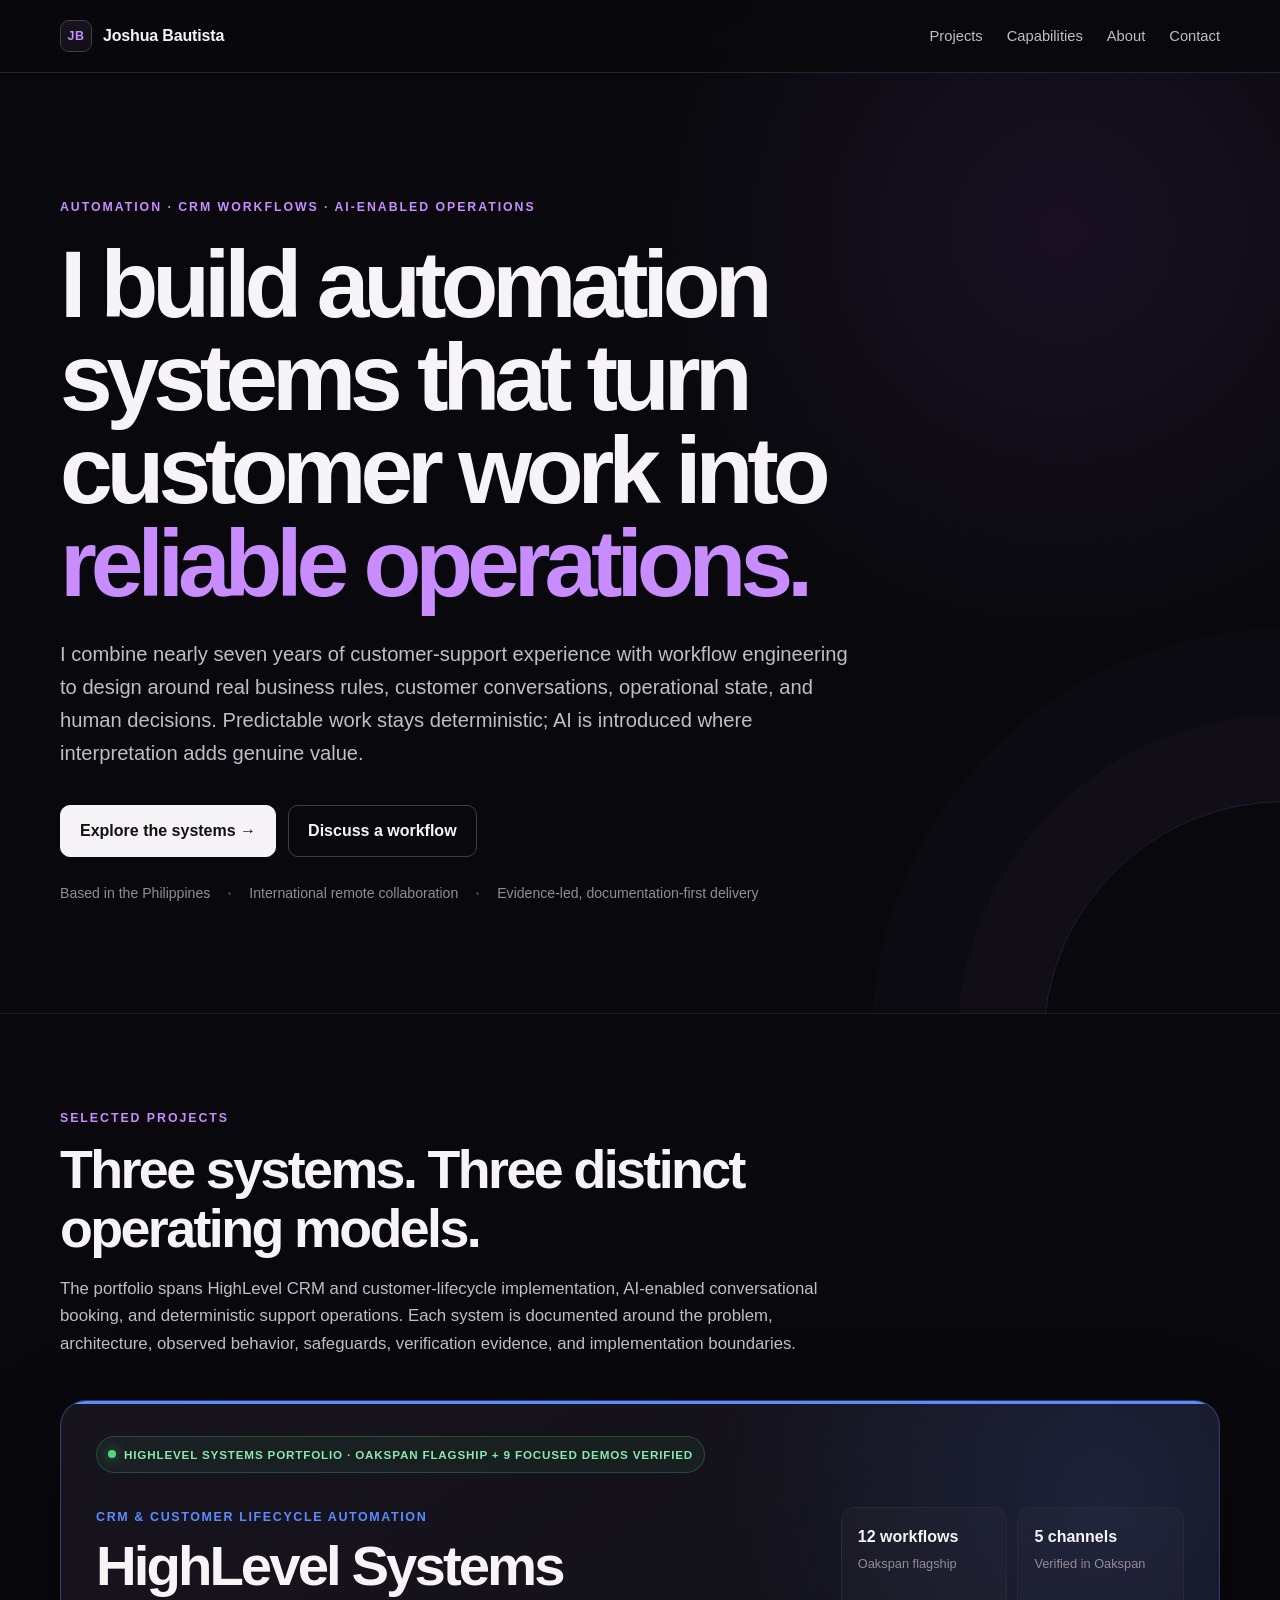
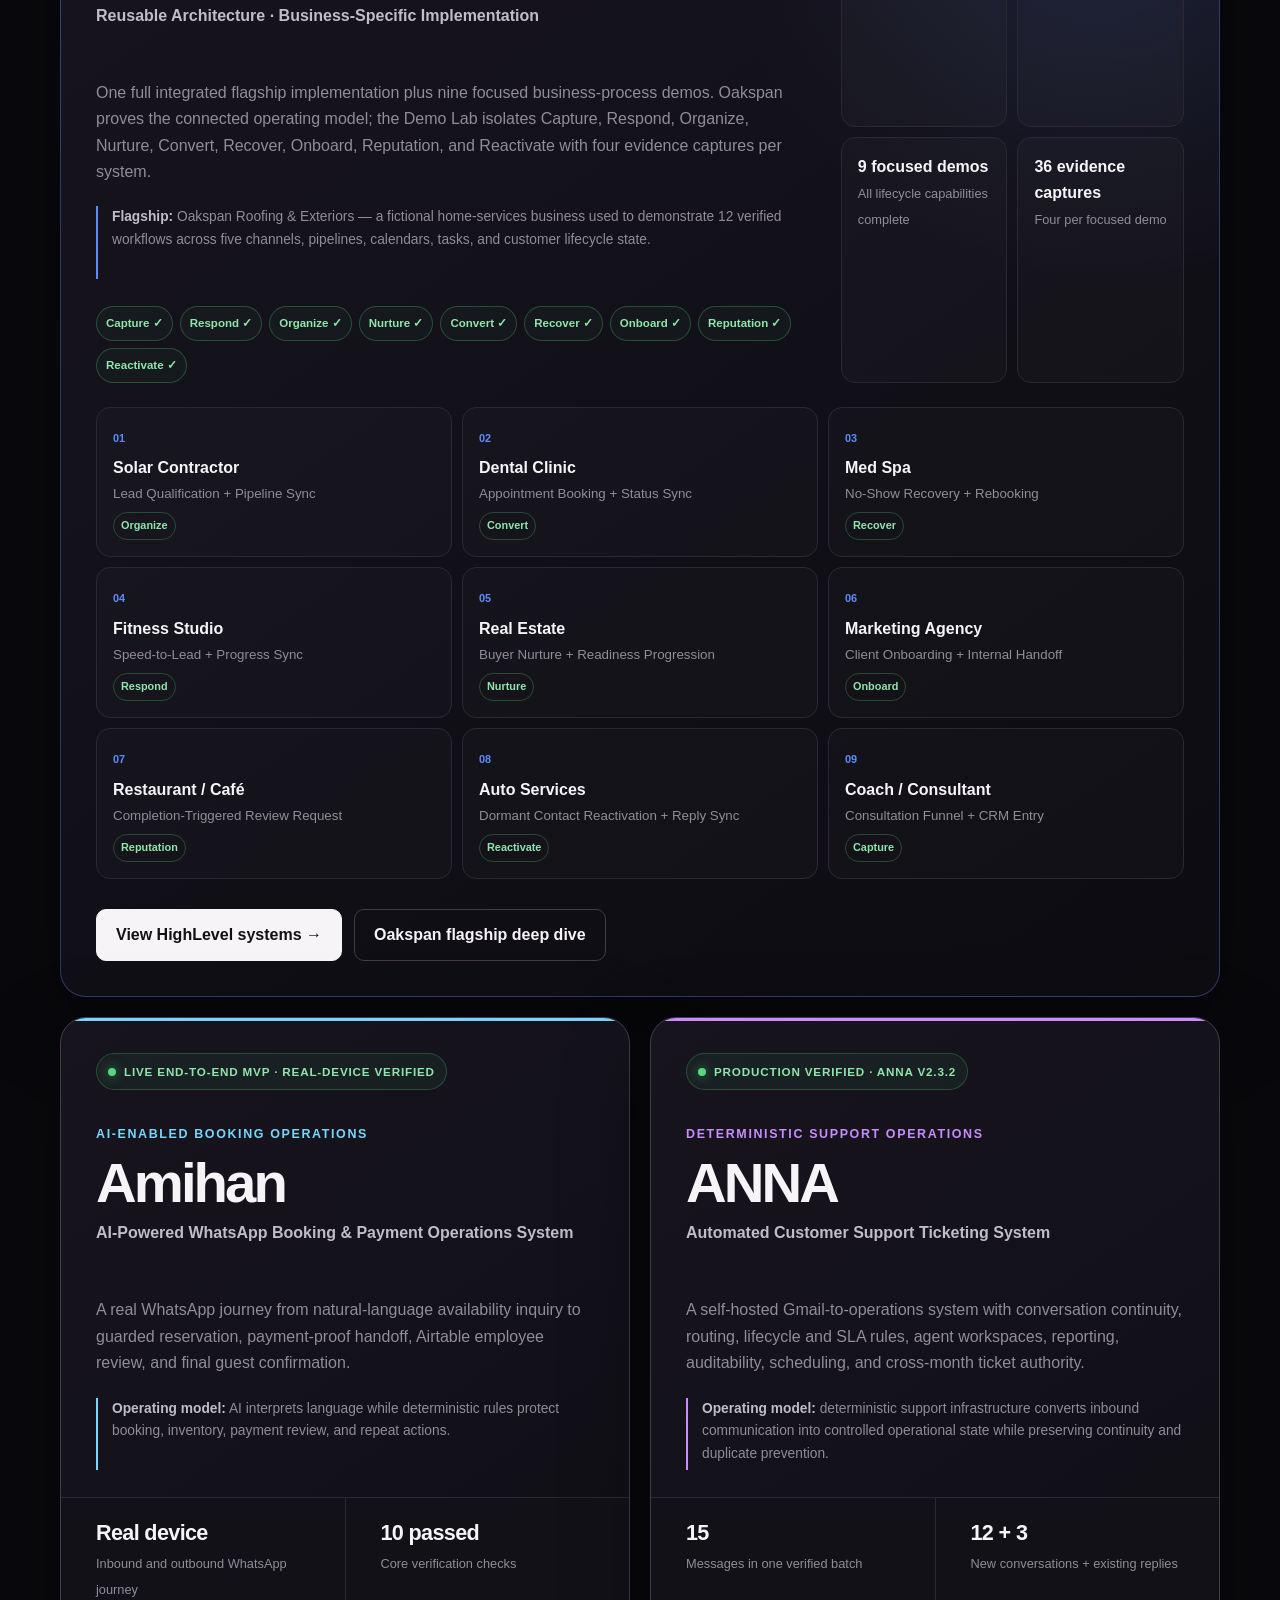
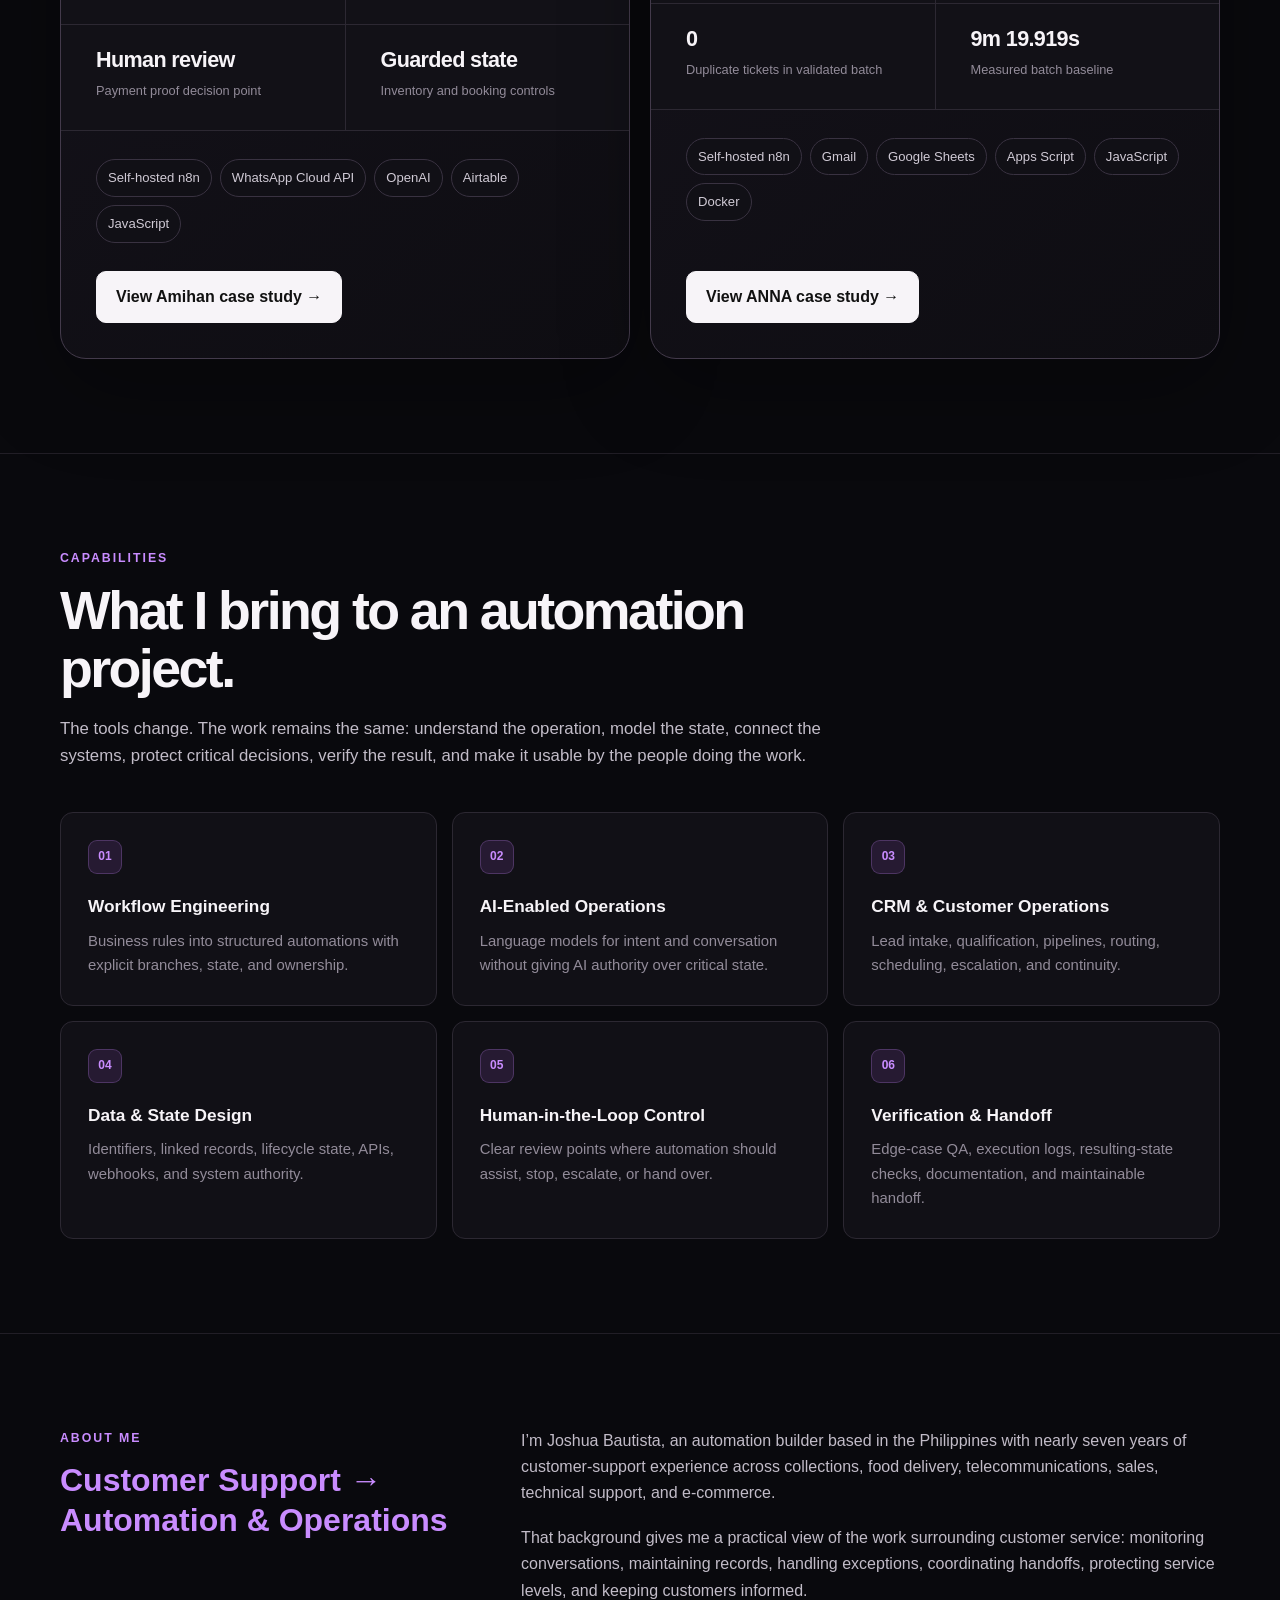
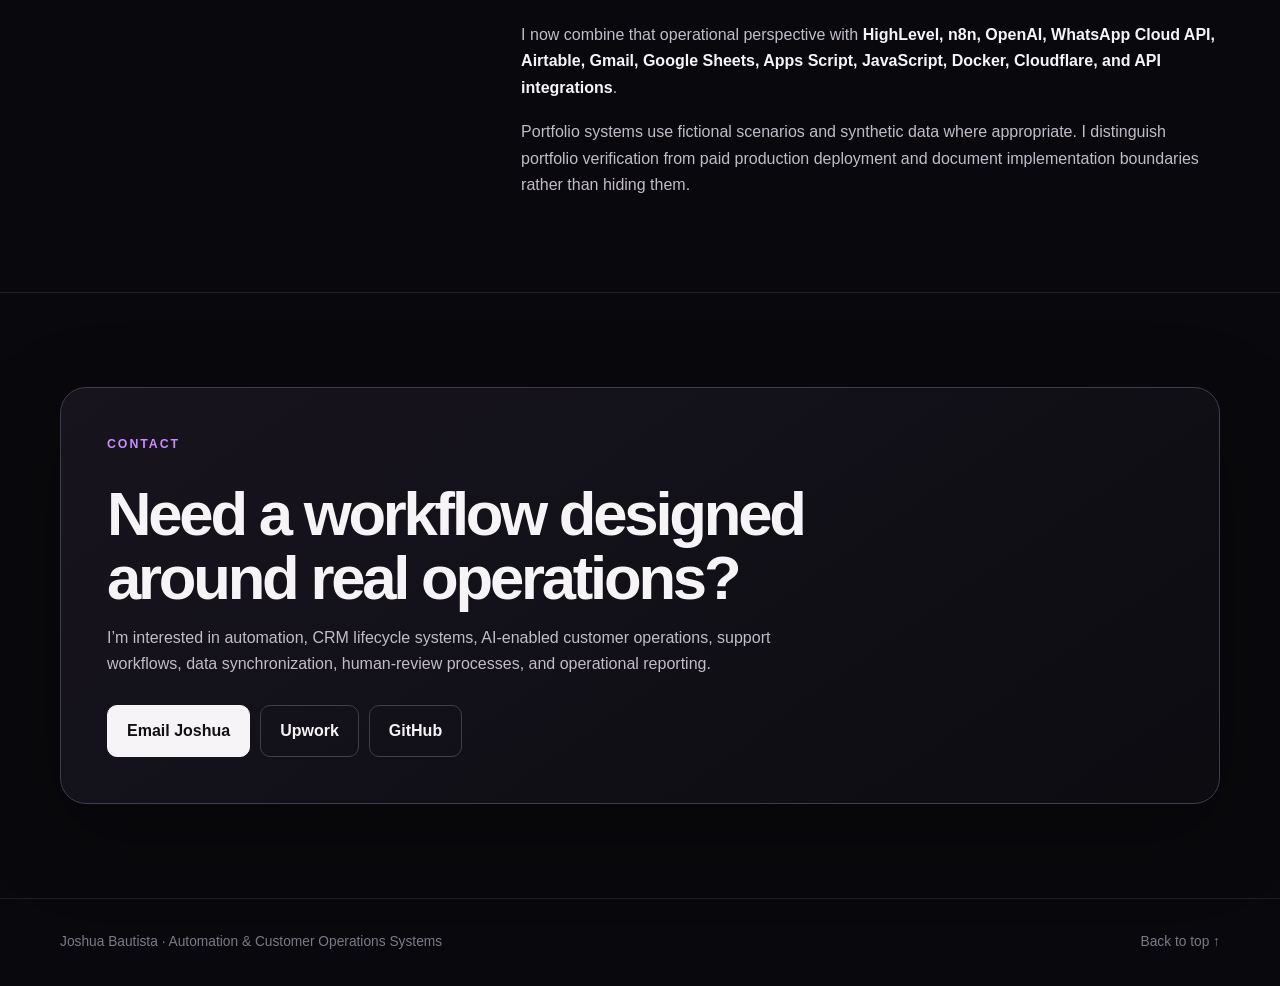
==== commit 4b9e1f27: "Polish main HighLevel portfolio actions" ====
--- a/index.html
+++ b/index.html
@@ -1,13 +1,13 @@
 <!DOCTYPE html><html lang="en"><head><meta charset="UTF-8"><meta name="viewport" content="width=device-width,initial-scale=1.0">
 <title>Joshua Bautista | Automation & Customer Operations Systems</title><meta name="description" content="Joshua Bautista builds verified automation and customer-operations systems with HighLevel, n8n, OpenAI, Airtable, Google Workspace, JavaScript, and API integrations."><meta name="theme-color" content="#09090d"><link rel="canonical" href="https://jdbautista-automations.github.io/"><link rel="stylesheet" href="assets/styles.css">
 <style>
-.highlevel-suite{--card-accent:#5b8cff;grid-column:1/-1;border:1px solid rgba(91,140,255,.35);background:radial-gradient(circle at 90% 8%,rgba(91,140,255,.14),transparent 24rem),linear-gradient(145deg,var(--surface-raised),#0d0c11)} .suite-grid{display:grid;grid-template-columns:minmax(0,1.35fr) minmax(280px,.65fr);gap:32px} .suite-stats{display:grid;grid-template-columns:repeat(2,minmax(0,1fr));gap:10px} .suite-stat{padding:16px;border:1px solid var(--border);border-radius:14px;background:rgba(255,255,255,.018)} .suite-stat strong{display:block} .suite-stat span{color:var(--text-muted);font-size:.8rem} .mini-demo-grid{display:grid;grid-template-columns:repeat(3,minmax(0,1fr));gap:10px;margin-top:24px} .mini-demo{position:relative;padding:16px;border:1px solid var(--border);border-radius:14px;background:rgba(255,255,255,.015)} .mini-demo>span{color:#5b8cff;font-size:.68rem;font-weight:900} .mini-demo strong,.mini-demo small{display:block} .mini-demo strong{margin-top:5px} .mini-demo small{margin-top:4px;color:var(--text-muted);line-height:1.35} .mini-demo em{display:inline-block;margin-top:9px;padding:4px 7px;border:1px solid rgba(85,216,121,.28);border-radius:999px;color:var(--success);font-size:.68rem;font-style:normal;font-weight:800} .lifecycle-line{display:flex;flex-wrap:wrap;gap:7px;margin-top:22px} .lifecycle-line span{padding:7px 9px;border:1px solid rgba(85,216,121,.28);border-radius:999px;color:var(--success);font-size:.72rem;font-weight:780;background:rgba(85,216,121,.04)}
+.highlevel-suite{--card-accent:#5b8cff;grid-column:1/-1;border:1px solid rgba(91,140,255,.35);background:radial-gradient(circle at 90% 8%,rgba(91,140,255,.14),transparent 24rem),linear-gradient(145deg,var(--surface-raised),#0d0c11)} .suite-grid{display:grid;grid-template-columns:minmax(0,1.35fr) minmax(280px,.65fr);gap:32px} .suite-stats{display:grid;grid-template-columns:repeat(2,minmax(0,1fr));gap:10px} .suite-stat{padding:16px;border:1px solid var(--border);border-radius:14px;background:rgba(255,255,255,.018)} .suite-stat strong{display:block} .suite-stat span{color:var(--text-muted);font-size:.8rem} .mini-demo-grid{display:grid;grid-template-columns:repeat(3,minmax(0,1fr));gap:10px;margin-top:24px} .mini-demo{position:relative;padding:16px;border:1px solid var(--border);border-radius:14px;background:rgba(255,255,255,.015)} .mini-demo>span{color:#5b8cff;font-size:.68rem;font-weight:900} .mini-demo strong,.mini-demo small{display:block} .mini-demo strong{margin-top:5px} .mini-demo small{margin-top:4px;color:var(--text-muted);line-height:1.35} .mini-demo em{display:inline-block;margin-top:9px;padding:4px 7px;border:1px solid rgba(85,216,121,.28);border-radius:999px;color:var(--success);font-size:.68rem;font-style:normal;font-weight:800} .lifecycle-line{display:flex;flex-wrap:wrap;gap:7px;margin-top:22px} .lifecycle-line span{padding:7px 9px;border:1px solid rgba(85,216,121,.28);border-radius:999px;color:var(--success);font-size:.72rem;font-weight:780;background:rgba(85,216,121,.04)} .highlevel-suite>.button-row{margin-top:30px}
 @media(max-width:950px){.suite-grid{grid-template-columns:1fr}.mini-demo-grid{grid-template-columns:repeat(2,1fr)}} @media(max-width:620px){.mini-demo-grid,.suite-stats{grid-template-columns:1fr}}
 </style></head><body><a class="skip-link" href="#main">Skip to content</a>
 <nav class="site-nav"><div class="container nav-inner"><a class="brand" href="#top"><span class="brand-mark">JB</span><span>Joshua Bautista</span></a><div class="nav-links"><a href="#projects">Projects</a><a class="hide-mobile" href="#capabilities">Capabilities</a><a class="hide-mobile" href="#about">About</a><a href="#contact">Contact</a></div></div></nav>
 <main id="main"><header class="home-hero" id="top"><div class="container"><p class="eyebrow">Automation · CRM Workflows · AI-Enabled Operations</p><h1>I build automation systems that turn customer work into <span>reliable operations.</span></h1><p class="hero-copy">I combine nearly seven years of customer-support experience with workflow engineering to design around real business rules, customer conversations, operational state, and human decisions. Predictable work stays deterministic; AI is introduced where interpretation adds genuine value.</p><div class="button-row"><a class="button button-primary" href="#projects">Explore the systems →</a><a class="button button-secondary" href="#contact">Discuss a workflow</a></div><div class="availability-line"><span>Based in the Philippines</span><span>International remote collaboration</span><span>Evidence-led, documentation-first delivery</span></div></div></header>
 <section class="section" id="projects"><div class="container"><p class="section-label">Selected Projects</p><h2 class="section-title">Three systems. Three distinct operating models.</h2><p class="section-intro">The portfolio spans HighLevel CRM and customer-lifecycle implementation, AI-enabled conversational booking, and deterministic support operations. Each system is documented around the problem, architecture, observed behavior, safeguards, verification evidence, and implementation boundaries.</p><div class="project-grid">
-<article class="project-card highlevel-suite"><div class="status"><span class="status-dot"></span>HighLevel systems portfolio · Oakspan flagship + 9 focused demos verified</div><div class="suite-grid"><div><p class="project-kicker">CRM & customer lifecycle automation</p><h3>HighLevel Systems</h3><p class="project-subtitle">Reusable Architecture · Business-Specific Implementation</p><p class="project-summary">One full integrated flagship implementation plus nine focused business-process demos. Oakspan proves the connected operating model; the Demo Lab isolates Capture, Respond, Organize, Nurture, Convert, Recover, Onboard, Reputation, and Reactivate with four evidence captures per system.</p><p class="project-origin"><strong>Flagship:</strong> Oakspan Roofing & Exteriors — a fictional home-services business used to demonstrate 12 verified workflows across five channels, pipelines, calendars, tasks, and customer lifecycle state.</p><div class="lifecycle-line"><span>Capture ✓</span><span>Respond ✓</span><span>Organize ✓</span><span>Nurture ✓</span><span>Convert ✓</span><span>Recover ✓</span><span>Onboard ✓</span><span>Reputation ✓</span><span>Reactivate ✓</span></div></div><div class="suite-stats"><div class="suite-stat"><strong>12 workflows</strong><span>Oakspan flagship</span></div><div class="suite-stat"><strong>5 channels</strong><span>Verified in Oakspan</span></div><div class="suite-stat"><strong>9 focused demos</strong><span>All lifecycle capabilities complete</span></div><div class="suite-stat"><strong>36 evidence captures</strong><span>Four per focused demo</span></div></div></div><div class="mini-demo-grid"><div class="mini-demo"><span>01</span><strong>Solar Contractor</strong><small>Lead Qualification + Pipeline Sync</small><em>Organize</em></div><div class="mini-demo"><span>02</span><strong>Dental Clinic</strong><small>Appointment Booking + Status Sync</small><em>Convert</em></div><div class="mini-demo"><span>03</span><strong>Med Spa</strong><small>No-Show Recovery + Rebooking</small><em>Recover</em></div><div class="mini-demo"><span>04</span><strong>Fitness Studio</strong><small>Speed-to-Lead + Progress Sync</small><em>Respond</em></div><div class="mini-demo"><span>05</span><strong>Real Estate</strong><small>Buyer Nurture + Readiness Progression</small><em>Nurture</em></div><div class="mini-demo"><span>06</span><strong>Marketing Agency</strong><small>Client Onboarding + Internal Handoff</small><em>Onboard</em></div><div class="mini-demo"><span>07</span><strong>Restaurant / Café</strong><small>Completion-Triggered Review Request</small><em>Reputation</em></div><div class="mini-demo"><span>08</span><strong>Auto Services</strong><small>Dormant Contact Reactivation + Reply Sync</small><em>Reactivate</em></div><div class="mini-demo"><span>09</span><strong>Coach / Consultant</strong><small>Consultation Funnel + CRM Entry</small><em>Capture</em></div></div><div class="button-row"><a class="button button-primary" href="projects/highlevel/">View HighLevel systems →</a><a class="button button-secondary" href="projects/oakspan/">Oakspan flagship deep dive</a><a class="button button-secondary" href="projects/oakspan/#live-demo">Try Oakspan live demo</a></div></article>
+<article class="project-card highlevel-suite"><div class="status"><span class="status-dot"></span>HighLevel systems portfolio · Oakspan flagship + 9 focused demos verified</div><div class="suite-grid"><div><p class="project-kicker">CRM & customer lifecycle automation</p><h3>HighLevel Systems</h3><p class="project-subtitle">Reusable Architecture · Business-Specific Implementation</p><p class="project-summary">One full integrated flagship implementation plus nine focused business-process demos. Oakspan proves the connected operating model; the Demo Lab isolates Capture, Respond, Organize, Nurture, Convert, Recover, Onboard, Reputation, and Reactivate with four evidence captures per system.</p><p class="project-origin"><strong>Flagship:</strong> Oakspan Roofing & Exteriors — a fictional home-services business used to demonstrate 12 verified workflows across five channels, pipelines, calendars, tasks, and customer lifecycle state.</p><div class="lifecycle-line"><span>Capture ✓</span><span>Respond ✓</span><span>Organize ✓</span><span>Nurture ✓</span><span>Convert ✓</span><span>Recover ✓</span><span>Onboard ✓</span><span>Reputation ✓</span><span>Reactivate ✓</span></div></div><div class="suite-stats"><div class="suite-stat"><strong>12 workflows</strong><span>Oakspan flagship</span></div><div class="suite-stat"><strong>5 channels</strong><span>Verified in Oakspan</span></div><div class="suite-stat"><strong>9 focused demos</strong><span>All lifecycle capabilities complete</span></div><div class="suite-stat"><strong>36 evidence captures</strong><span>Four per focused demo</span></div></div></div><div class="mini-demo-grid"><div class="mini-demo"><span>01</span><strong>Solar Contractor</strong><small>Lead Qualification + Pipeline Sync</small><em>Organize</em></div><div class="mini-demo"><span>02</span><strong>Dental Clinic</strong><small>Appointment Booking + Status Sync</small><em>Convert</em></div><div class="mini-demo"><span>03</span><strong>Med Spa</strong><small>No-Show Recovery + Rebooking</small><em>Recover</em></div><div class="mini-demo"><span>04</span><strong>Fitness Studio</strong><small>Speed-to-Lead + Progress Sync</small><em>Respond</em></div><div class="mini-demo"><span>05</span><strong>Real Estate</strong><small>Buyer Nurture + Readiness Progression</small><em>Nurture</em></div><div class="mini-demo"><span>06</span><strong>Marketing Agency</strong><small>Client Onboarding + Internal Handoff</small><em>Onboard</em></div><div class="mini-demo"><span>07</span><strong>Restaurant / Café</strong><small>Completion-Triggered Review Request</small><em>Reputation</em></div><div class="mini-demo"><span>08</span><strong>Auto Services</strong><small>Dormant Contact Reactivation + Reply Sync</small><em>Reactivate</em></div><div class="mini-demo"><span>09</span><strong>Coach / Consultant</strong><small>Consultation Funnel + CRM Entry</small><em>Capture</em></div></div><div class="button-row"><a class="button button-primary" href="projects/highlevel/">View HighLevel systems →</a><a class="button button-secondary" href="projects/oakspan/">Oakspan flagship deep dive</a></div></article>
 <article class="project-card amihan"><div class="status"><span class="status-dot"></span>Live end-to-end MVP · Real-device verified</div><p class="project-kicker">AI-enabled booking operations</p><h3>Amihan</h3><p class="project-subtitle">AI-Powered WhatsApp Booking & Payment Operations System</p><p class="project-summary">A real WhatsApp journey from natural-language availability inquiry to guarded reservation, payment-proof handoff, Airtable employee review, and final guest confirmation.</p><p class="project-origin"><strong>Operating model:</strong> AI interprets language while deterministic rules protect booking, inventory, payment review, and repeat actions.</p><div class="mini-proof-grid"><div class="mini-proof"><strong>Real device</strong><span>Inbound and outbound WhatsApp journey</span></div><div class="mini-proof"><strong>10 passed</strong><span>Core verification checks</span></div><div class="mini-proof"><strong>Human review</strong><span>Payment proof decision point</span></div><div class="mini-proof"><strong>Guarded state</strong><span>Inventory and booking controls</span></div></div><div class="pill-list"><span class="pill">Self-hosted n8n</span><span class="pill">WhatsApp Cloud API</span><span class="pill">OpenAI</span><span class="pill">Airtable</span><span class="pill">JavaScript</span></div><div class="button-row"><a class="button button-primary" href="projects/amihan/">View Amihan case study →</a></div></article>
 <article class="project-card anna"><div class="status"><span class="status-dot"></span>Production verified · ANNA v2.3.2</div><p class="project-kicker">Deterministic support operations</p><h3>ANNA</h3><p class="project-subtitle">Automated Customer Support Ticketing System</p><p class="project-summary">A self-hosted Gmail-to-operations system with conversation continuity, routing, lifecycle and SLA rules, agent workspaces, reporting, auditability, scheduling, and cross-month ticket authority.</p><p class="project-origin"><strong>Operating model:</strong> deterministic support infrastructure converts inbound communication into controlled operational state while preserving continuity and duplicate prevention.</p><div class="mini-proof-grid"><div class="mini-proof"><strong>15</strong><span>Messages in one verified batch</span></div><div class="mini-proof"><strong>12 + 3</strong><span>New conversations + existing replies</span></div><div class="mini-proof"><strong>0</strong><span>Duplicate tickets in validated batch</span></div><div class="mini-proof"><strong>9m 19.919s</strong><span>Measured batch baseline</span></div></div><div class="pill-list"><span class="pill">Self-hosted n8n</span><span class="pill">Gmail</span><span class="pill">Google Sheets</span><span class="pill">Apps Script</span><span class="pill">JavaScript</span><span class="pill">Docker</span></div><div class="button-row"><a class="button button-primary" href="projects/anna-v2/">View ANNA case study →</a></div></article>
 </div></div></section>
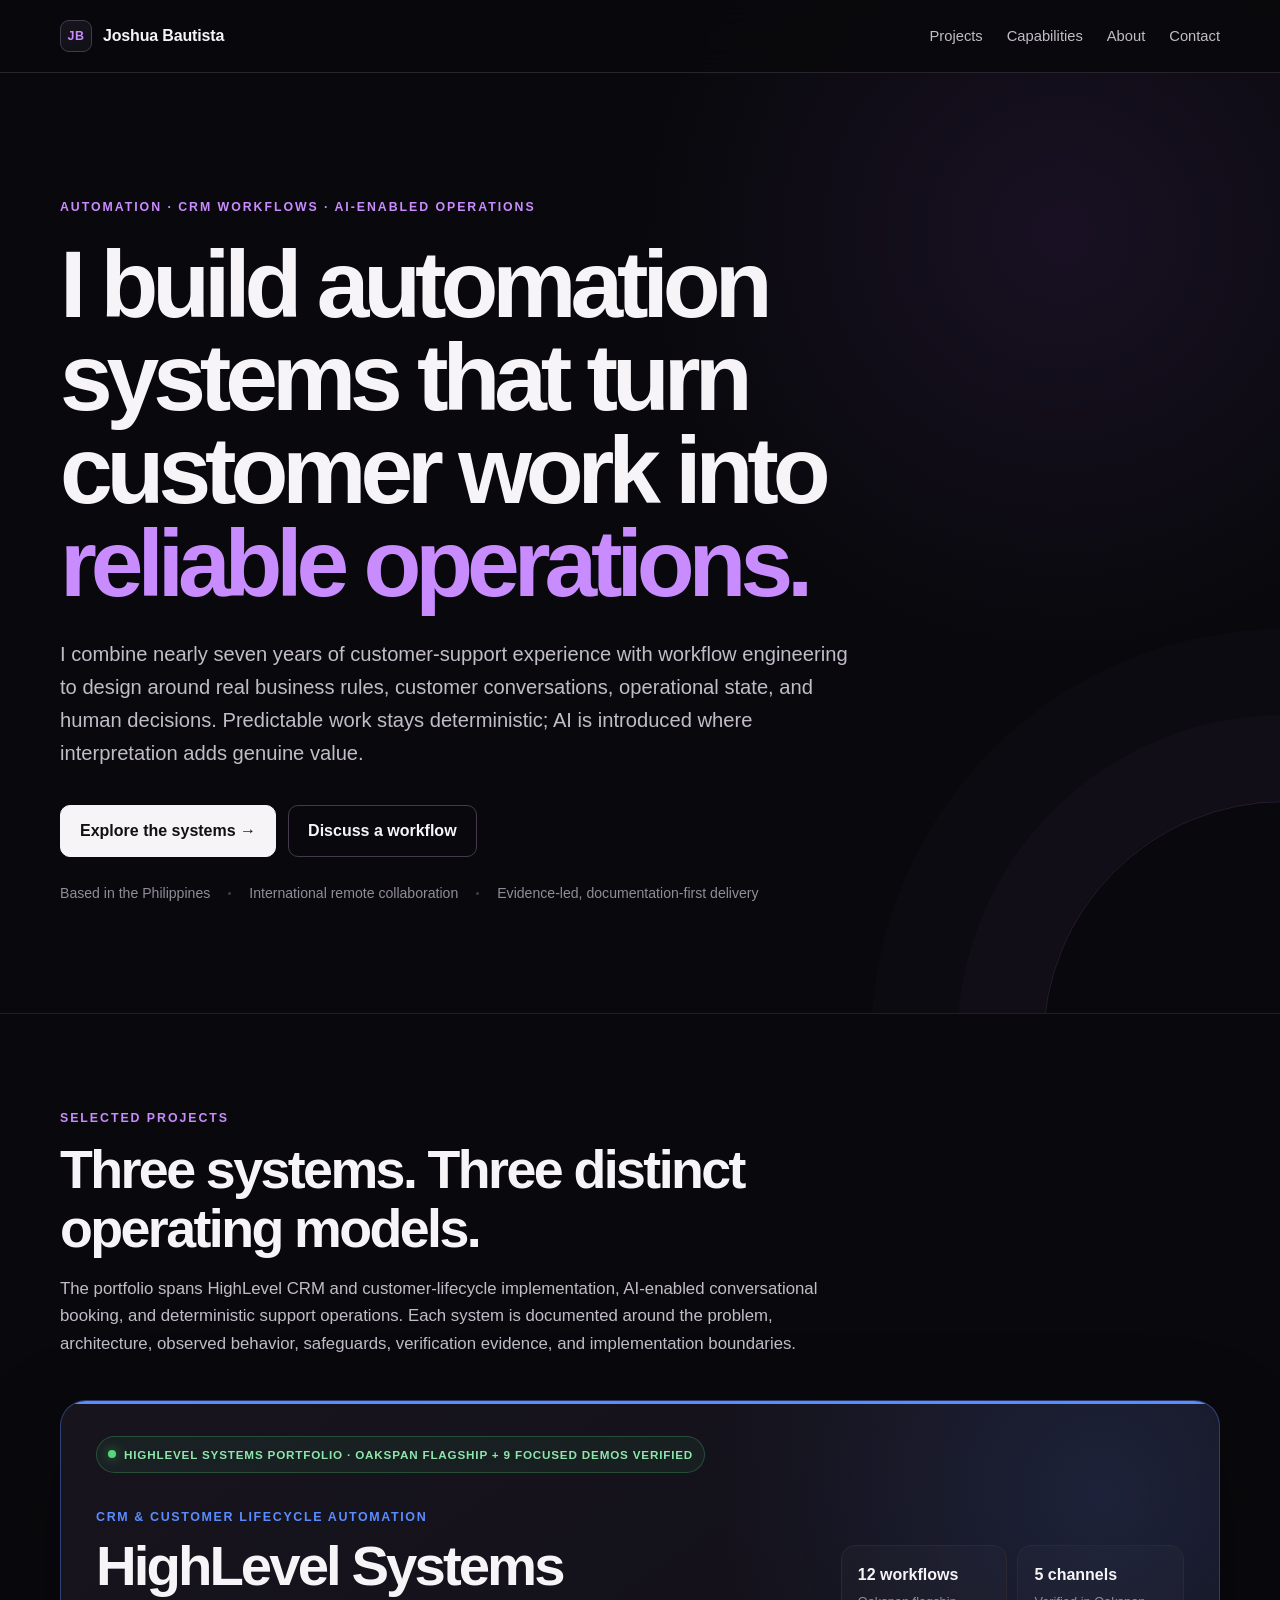
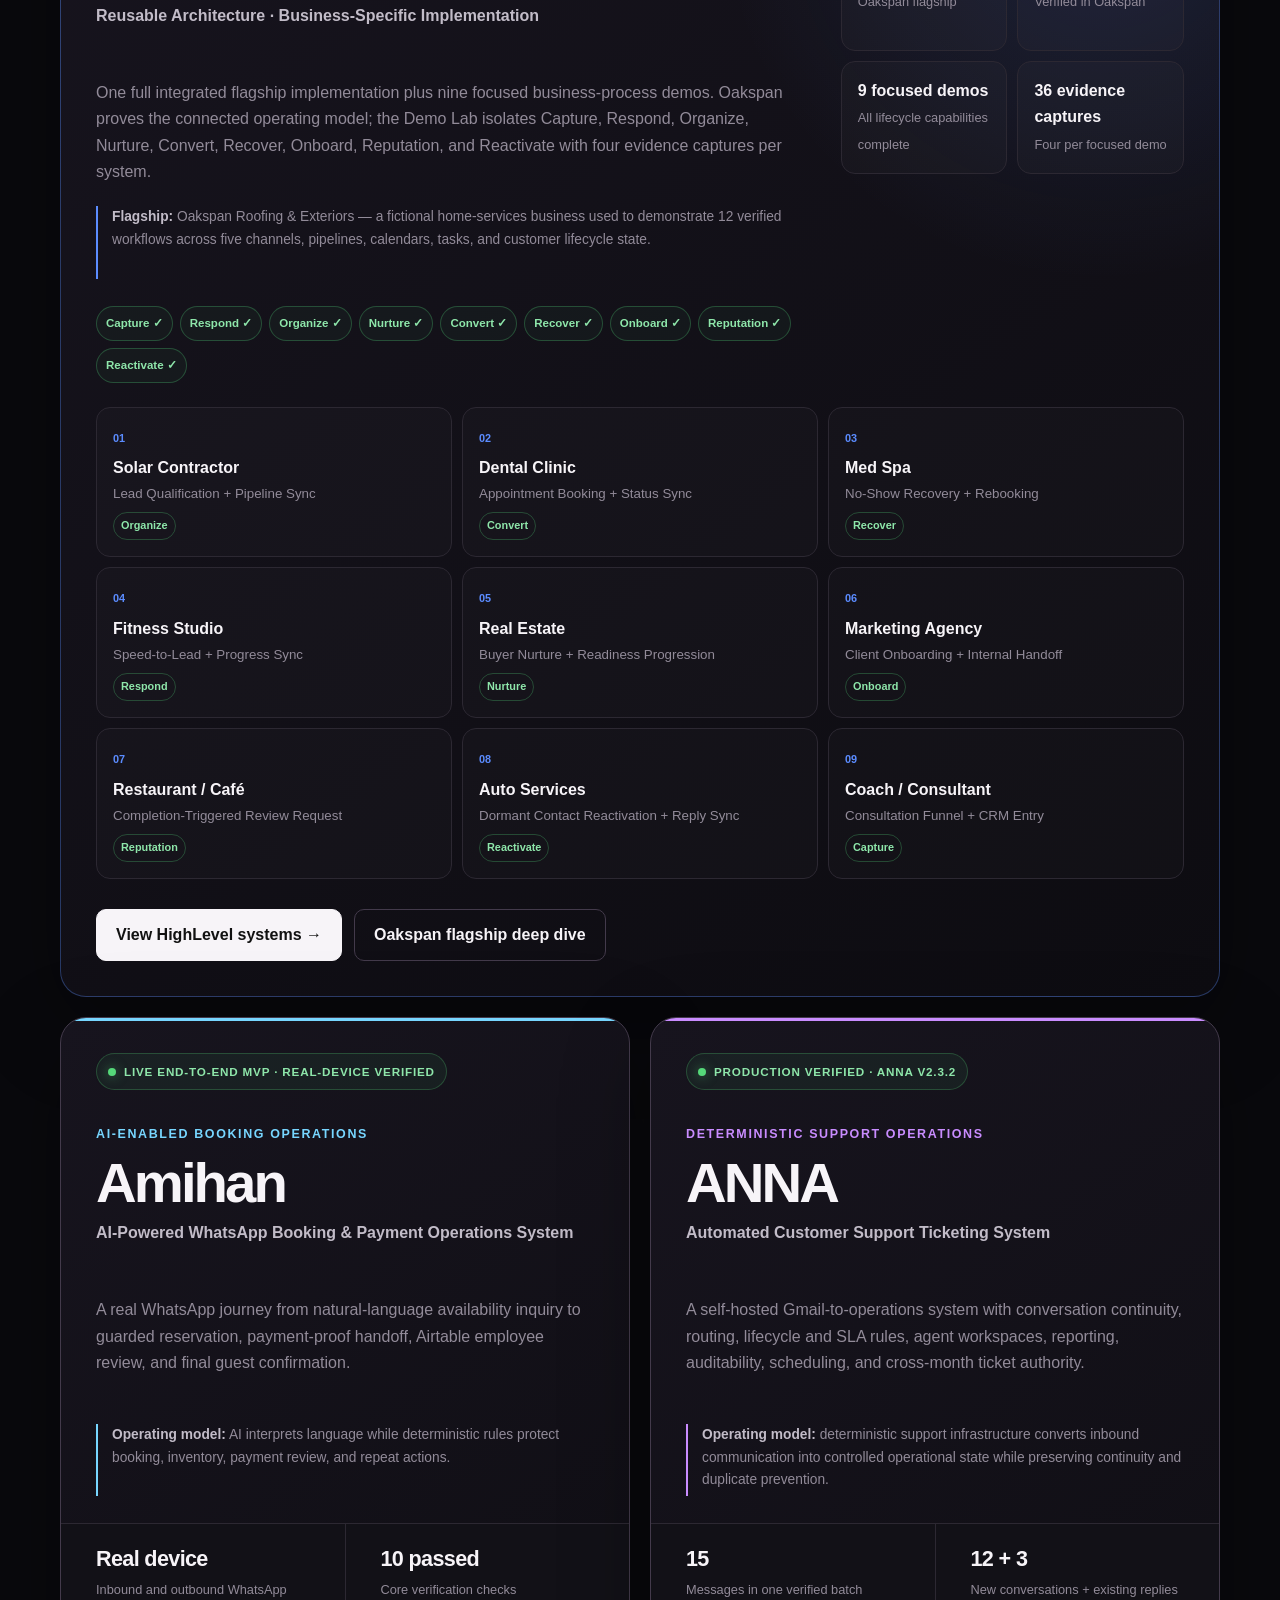
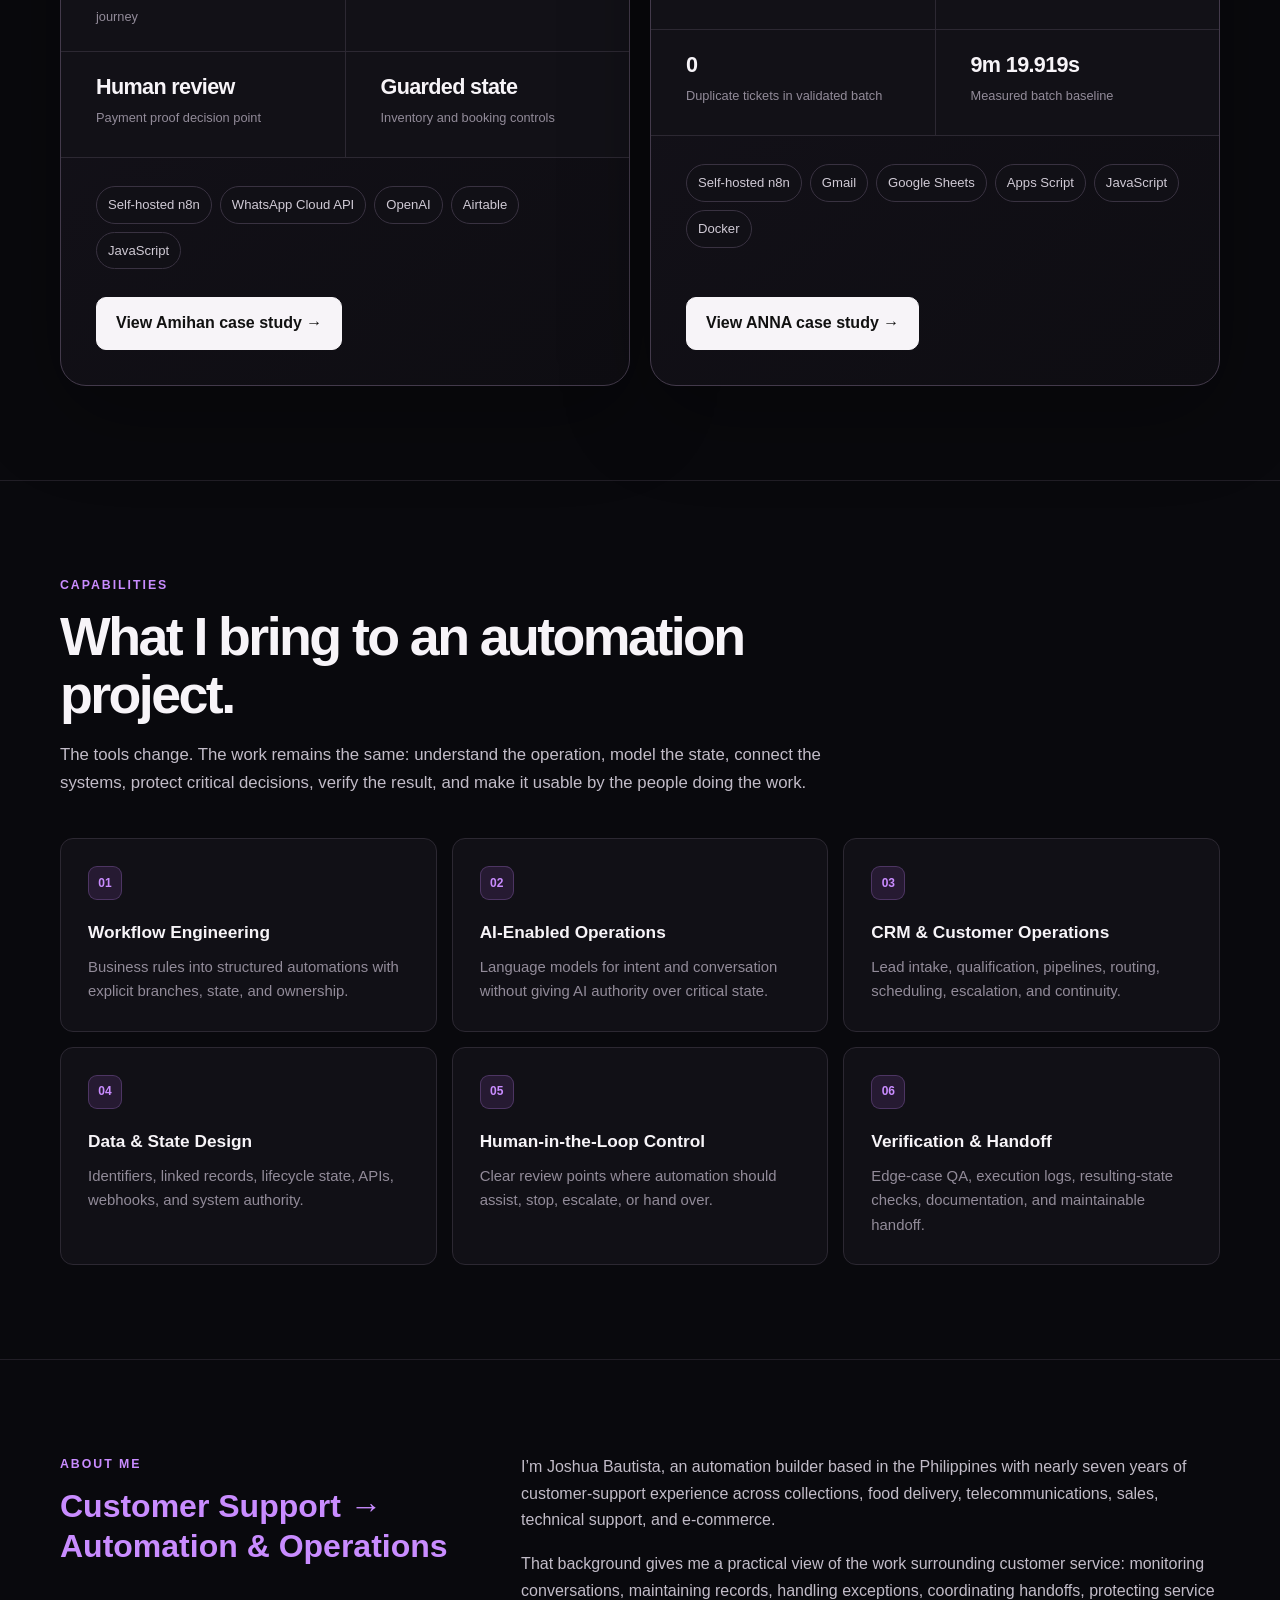
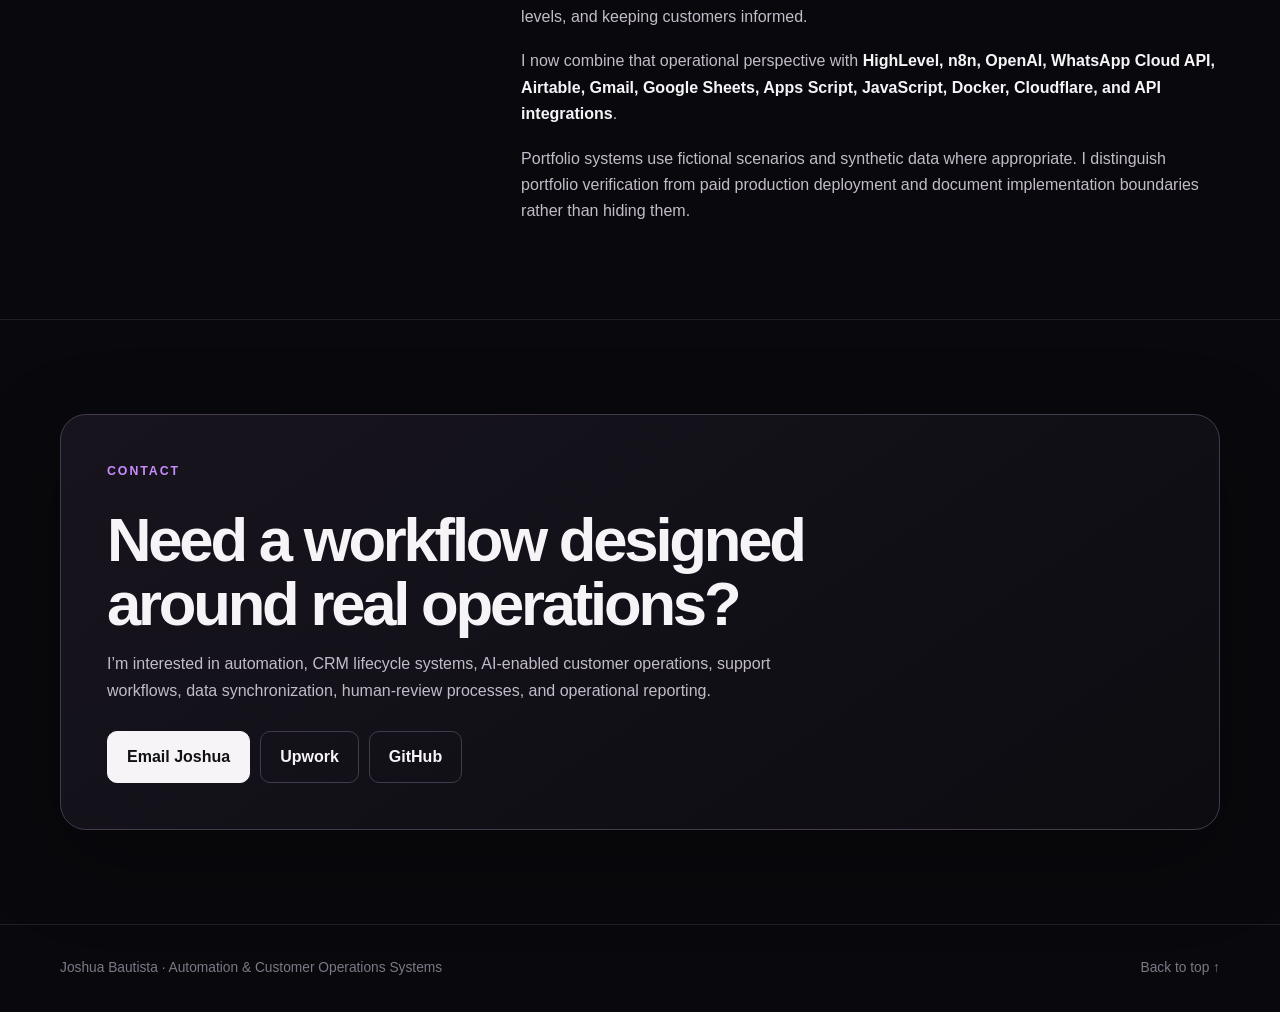
==== commit 287106d2: "Tighten main portfolio project alignment" ====
--- a/index.html
+++ b/index.html
@@ -1,8 +1,8 @@
 <!DOCTYPE html><html lang="en"><head><meta charset="UTF-8"><meta name="viewport" content="width=device-width,initial-scale=1.0">
 <title>Joshua Bautista | Automation & Customer Operations Systems</title><meta name="description" content="Joshua Bautista builds verified automation and customer-operations systems with HighLevel, n8n, OpenAI, Airtable, Google Workspace, JavaScript, and API integrations."><meta name="theme-color" content="#09090d"><link rel="canonical" href="https://jdbautista-automations.github.io/"><link rel="stylesheet" href="assets/styles.css">
 <style>
-.highlevel-suite{--card-accent:#5b8cff;grid-column:1/-1;border:1px solid rgba(91,140,255,.35);background:radial-gradient(circle at 90% 8%,rgba(91,140,255,.14),transparent 24rem),linear-gradient(145deg,var(--surface-raised),#0d0c11)} .suite-grid{display:grid;grid-template-columns:minmax(0,1.35fr) minmax(280px,.65fr);gap:32px} .suite-stats{display:grid;grid-template-columns:repeat(2,minmax(0,1fr));gap:10px} .suite-stat{padding:16px;border:1px solid var(--border);border-radius:14px;background:rgba(255,255,255,.018)} .suite-stat strong{display:block} .suite-stat span{color:var(--text-muted);font-size:.8rem} .mini-demo-grid{display:grid;grid-template-columns:repeat(3,minmax(0,1fr));gap:10px;margin-top:24px} .mini-demo{position:relative;padding:16px;border:1px solid var(--border);border-radius:14px;background:rgba(255,255,255,.015)} .mini-demo>span{color:#5b8cff;font-size:.68rem;font-weight:900} .mini-demo strong,.mini-demo small{display:block} .mini-demo strong{margin-top:5px} .mini-demo small{margin-top:4px;color:var(--text-muted);line-height:1.35} .mini-demo em{display:inline-block;margin-top:9px;padding:4px 7px;border:1px solid rgba(85,216,121,.28);border-radius:999px;color:var(--success);font-size:.68rem;font-style:normal;font-weight:800} .lifecycle-line{display:flex;flex-wrap:wrap;gap:7px;margin-top:22px} .lifecycle-line span{padding:7px 9px;border:1px solid rgba(85,216,121,.28);border-radius:999px;color:var(--success);font-size:.72rem;font-weight:780;background:rgba(85,216,121,.04)} .highlevel-suite>.button-row{margin-top:30px}
-@media(max-width:950px){.suite-grid{grid-template-columns:1fr}.mini-demo-grid{grid-template-columns:repeat(2,1fr)}} @media(max-width:620px){.mini-demo-grid,.suite-stats{grid-template-columns:1fr}}
+.highlevel-suite{--card-accent:#5b8cff;grid-column:1/-1;border:1px solid rgba(91,140,255,.35);background:radial-gradient(circle at 90% 8%,rgba(91,140,255,.14),transparent 24rem),linear-gradient(145deg,var(--surface-raised),#0d0c11)} .suite-grid{display:grid;grid-template-columns:minmax(0,1.35fr) minmax(280px,.65fr);gap:32px;align-items:start} .suite-stats{align-self:start;display:grid;grid-template-columns:repeat(2,minmax(0,1fr));gap:10px;margin-top:38px} .suite-stat{min-height:106px;padding:16px;border:1px solid var(--border);border-radius:14px;background:rgba(255,255,255,.018)} .suite-stat strong{display:block} .suite-stat span{color:var(--text-muted);font-size:.8rem} .mini-demo-grid{display:grid;grid-template-columns:repeat(3,minmax(0,1fr));gap:10px;margin-top:24px} .mini-demo{position:relative;padding:16px;border:1px solid var(--border);border-radius:14px;background:rgba(255,255,255,.015)} .mini-demo>span{color:#5b8cff;font-size:.68rem;font-weight:900} .mini-demo strong,.mini-demo small{display:block} .mini-demo strong{margin-top:5px} .mini-demo small{margin-top:4px;color:var(--text-muted);line-height:1.35} .mini-demo em{display:inline-block;margin-top:9px;padding:4px 7px;border:1px solid rgba(85,216,121,.28);border-radius:999px;color:var(--success);font-size:.68rem;font-style:normal;font-weight:800} .lifecycle-line{display:flex;flex-wrap:wrap;gap:7px;margin-top:22px} .lifecycle-line span{padding:7px 9px;border:1px solid rgba(85,216,121,.28);border-radius:999px;color:var(--success);font-size:.72rem;font-weight:780;background:rgba(85,216,121,.04)} .highlevel-suite>.button-row{margin-top:30px} .project-card.amihan .project-summary,.project-card.anna .project-summary{min-height:6.6em}
+@media(max-width:950px){.suite-grid{grid-template-columns:1fr}.suite-stats{margin-top:0}.mini-demo-grid{grid-template-columns:repeat(2,1fr)}.project-card.amihan .project-summary,.project-card.anna .project-summary{min-height:0}} @media(max-width:620px){.mini-demo-grid,.suite-stats{grid-template-columns:1fr}}
 </style></head><body><a class="skip-link" href="#main">Skip to content</a>
 <nav class="site-nav"><div class="container nav-inner"><a class="brand" href="#top"><span class="brand-mark">JB</span><span>Joshua Bautista</span></a><div class="nav-links"><a href="#projects">Projects</a><a class="hide-mobile" href="#capabilities">Capabilities</a><a class="hide-mobile" href="#about">About</a><a href="#contact">Contact</a></div></div></nav>
 <main id="main"><header class="home-hero" id="top"><div class="container"><p class="eyebrow">Automation · CRM Workflows · AI-Enabled Operations</p><h1>I build automation systems that turn customer work into <span>reliable operations.</span></h1><p class="hero-copy">I combine nearly seven years of customer-support experience with workflow engineering to design around real business rules, customer conversations, operational state, and human decisions. Predictable work stays deterministic; AI is introduced where interpretation adds genuine value.</p><div class="button-row"><a class="button button-primary" href="#projects">Explore the systems →</a><a class="button button-secondary" href="#contact">Discuss a workflow</a></div><div class="availability-line"><span>Based in the Philippines</span><span>International remote collaboration</span><span>Evidence-led, documentation-first delivery</span></div></div></header>
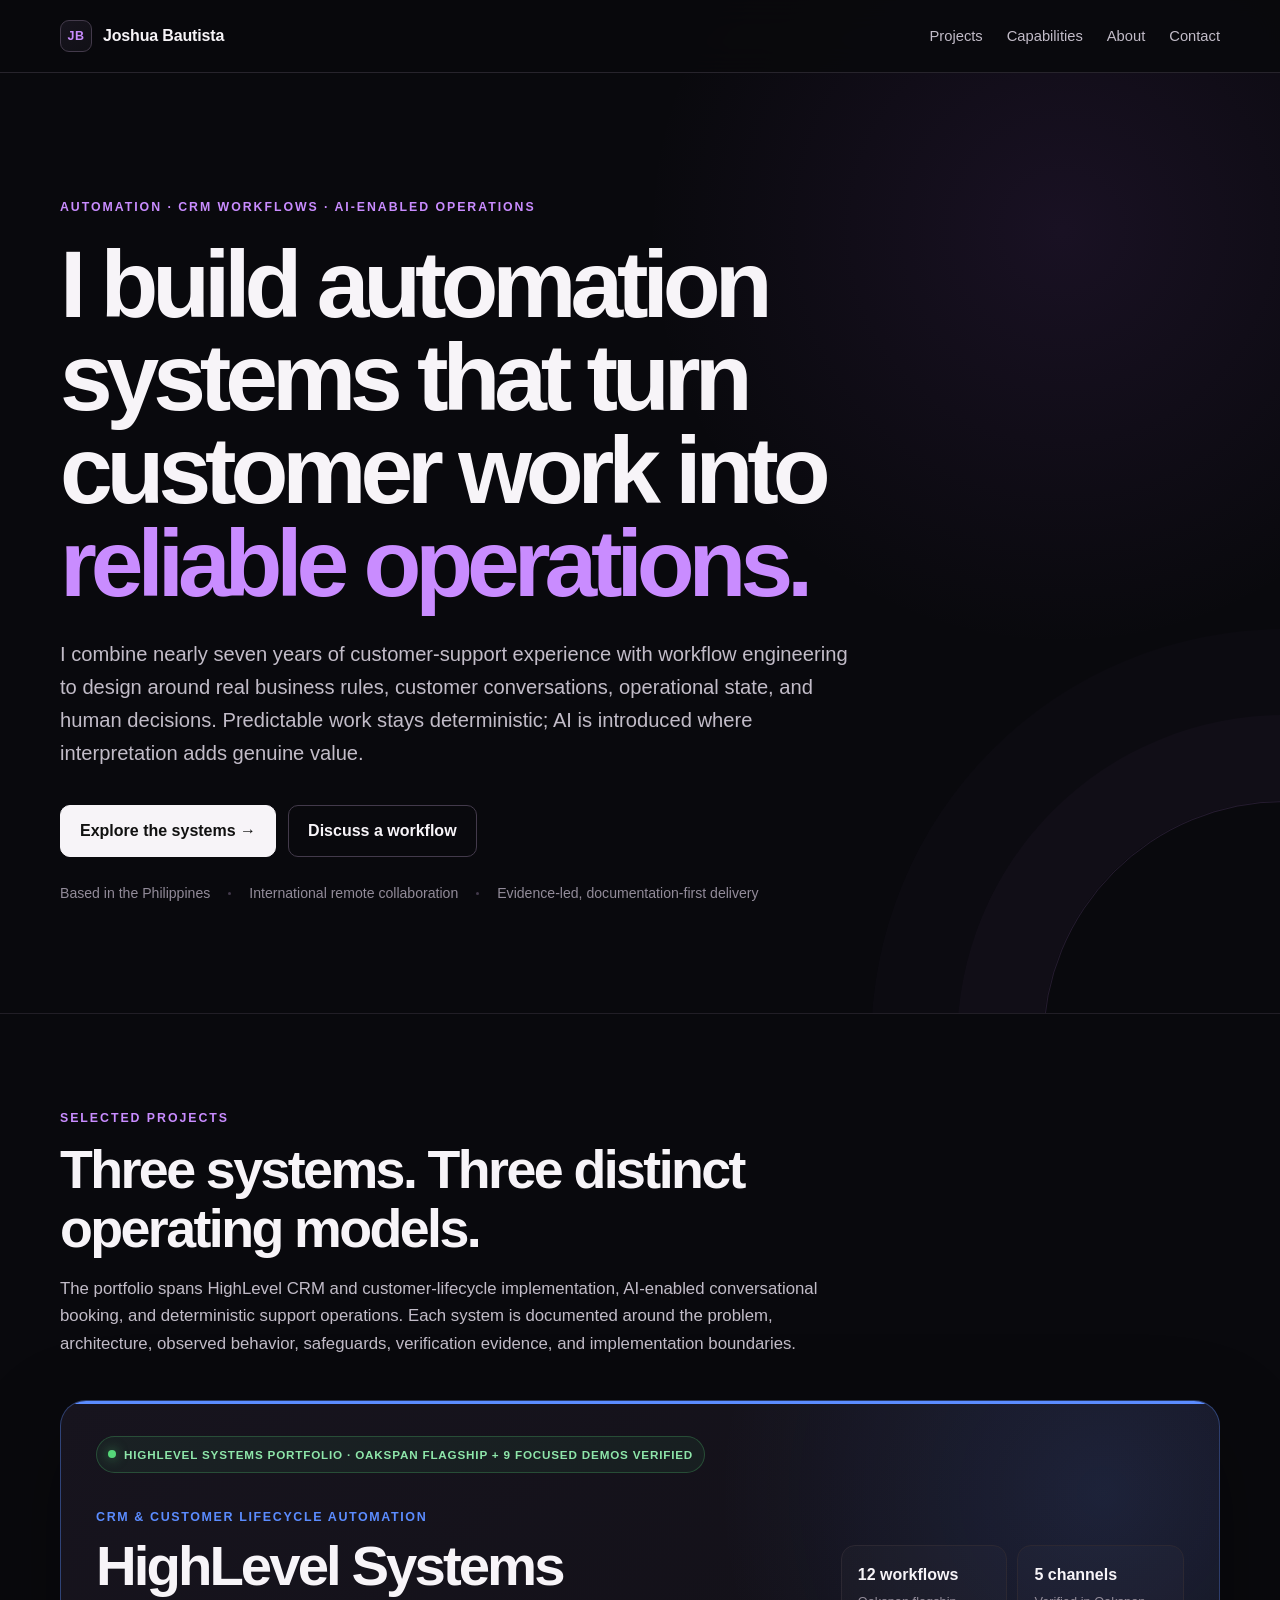
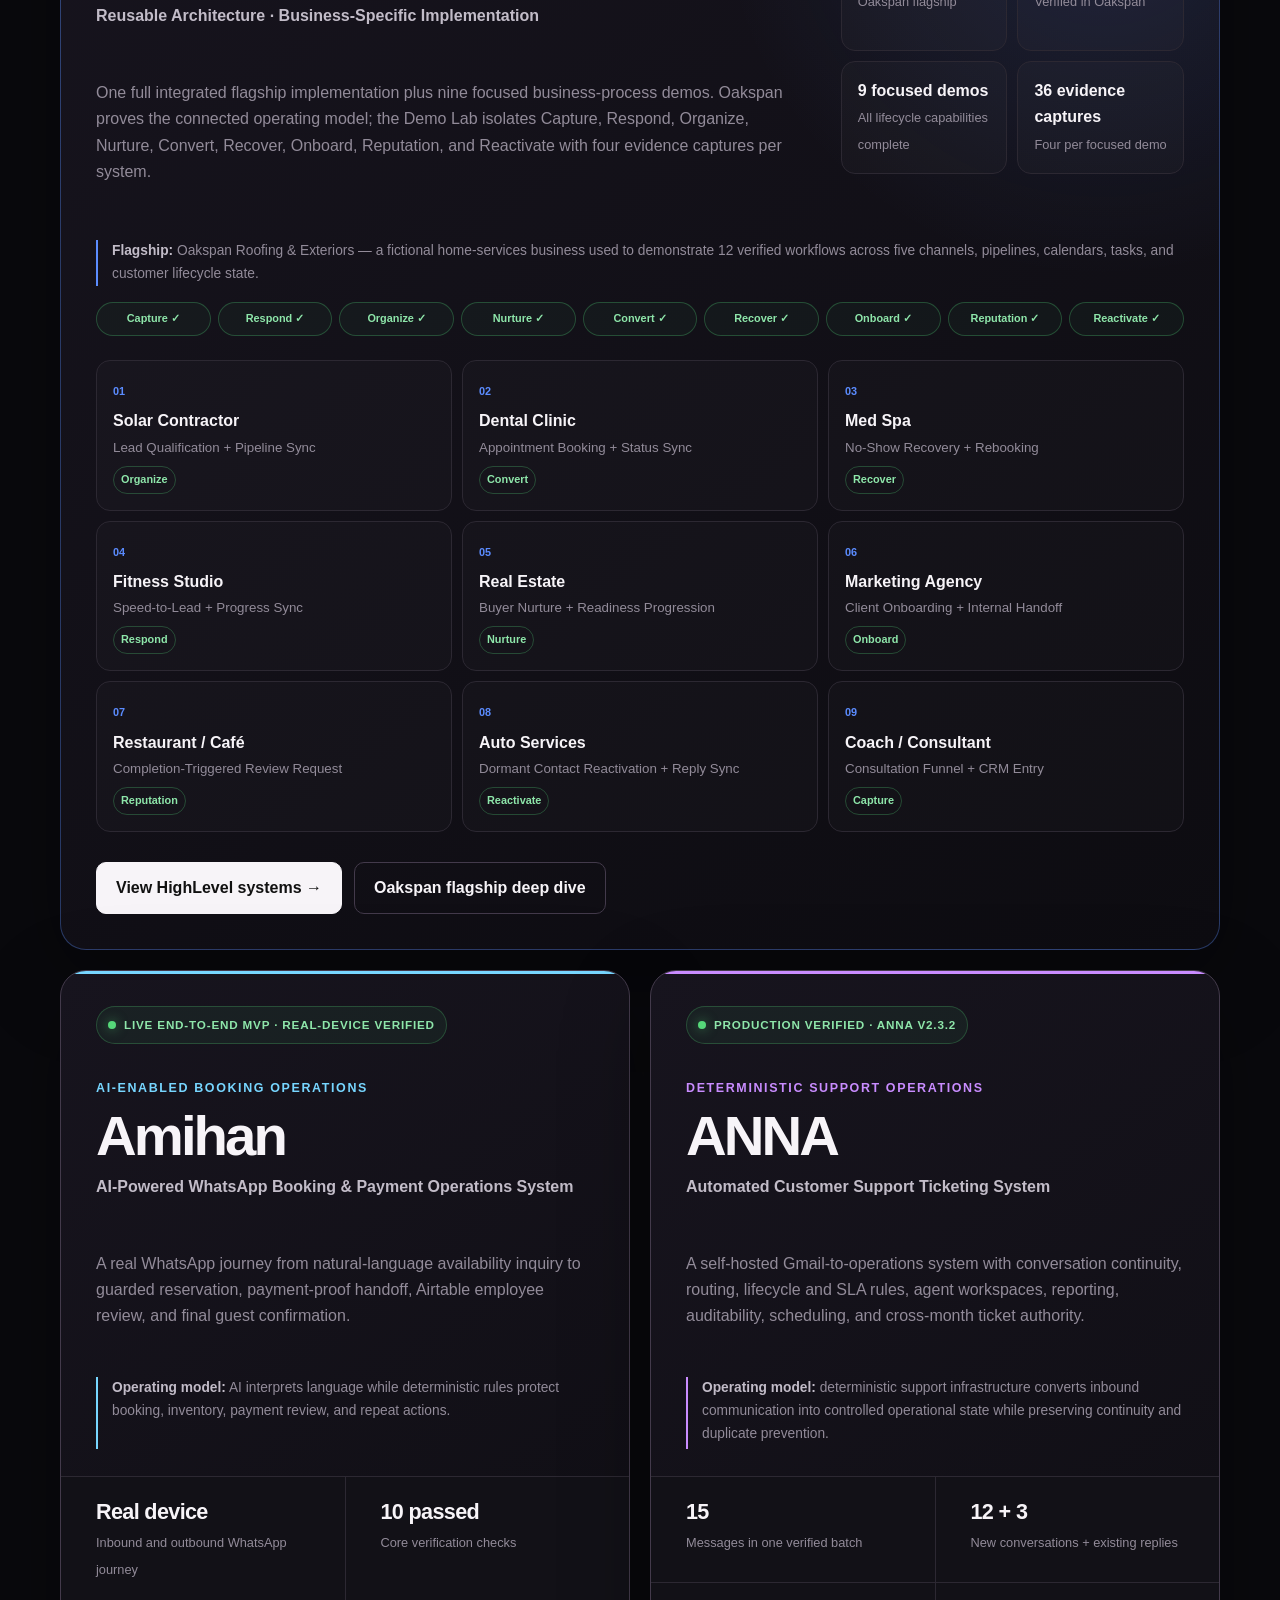
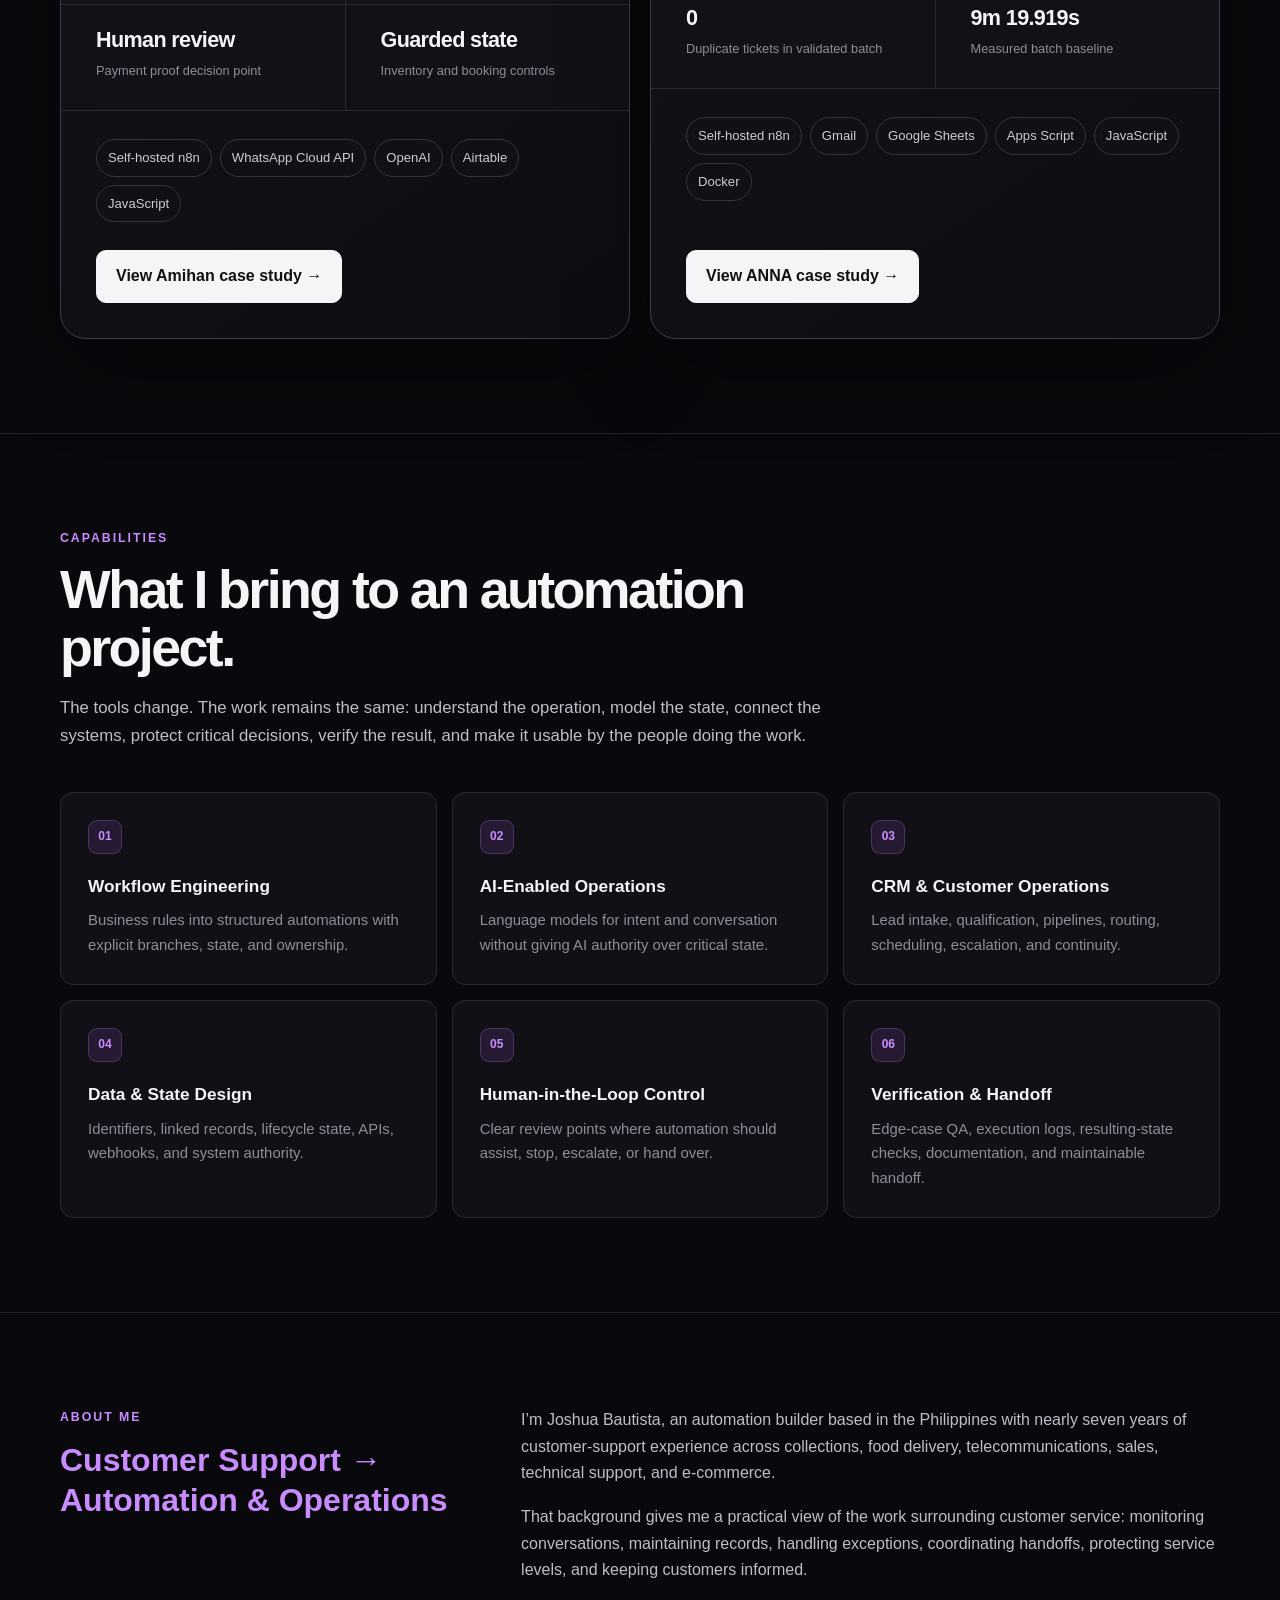
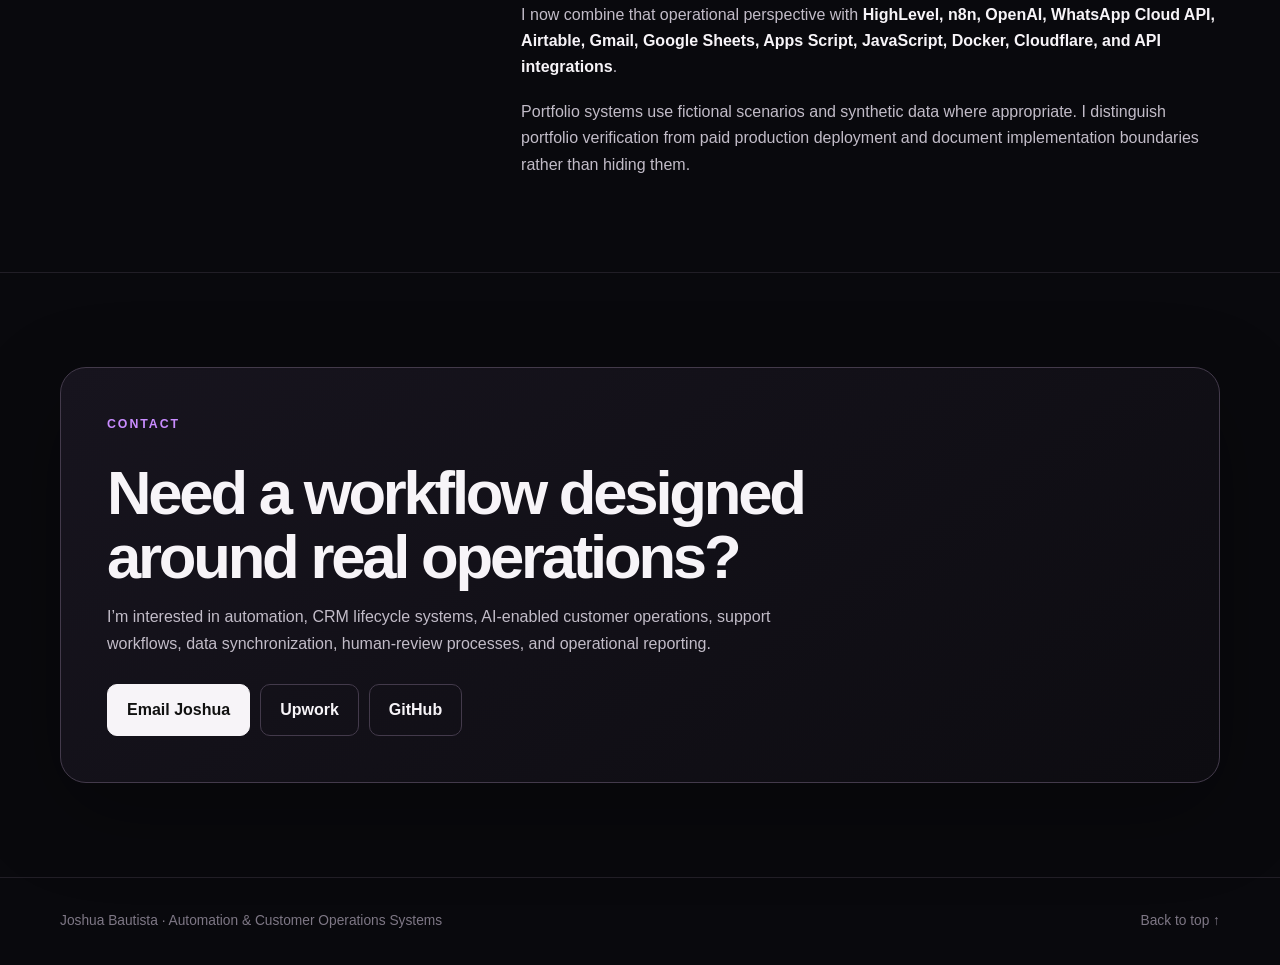
==== commit 5903adec: "Extend main HighLevel flagship proof across full card width" ====
--- a/index.html
+++ b/index.html
@@ -1,8 +1,8 @@
 <!DOCTYPE html><html lang="en"><head><meta charset="UTF-8"><meta name="viewport" content="width=device-width,initial-scale=1.0">
 <title>Joshua Bautista | Automation & Customer Operations Systems</title><meta name="description" content="Joshua Bautista builds verified automation and customer-operations systems with HighLevel, n8n, OpenAI, Airtable, Google Workspace, JavaScript, and API integrations."><meta name="theme-color" content="#09090d"><link rel="canonical" href="https://jdbautista-automations.github.io/"><link rel="stylesheet" href="assets/styles.css">
 <style>
-.highlevel-suite{--card-accent:#5b8cff;grid-column:1/-1;border:1px solid rgba(91,140,255,.35);background:radial-gradient(circle at 90% 8%,rgba(91,140,255,.14),transparent 24rem),linear-gradient(145deg,var(--surface-raised),#0d0c11)} .suite-grid{display:grid;grid-template-columns:minmax(0,1.35fr) minmax(280px,.65fr);gap:32px;align-items:start} .suite-stats{align-self:start;display:grid;grid-template-columns:repeat(2,minmax(0,1fr));gap:10px;margin-top:38px} .suite-stat{min-height:106px;padding:16px;border:1px solid var(--border);border-radius:14px;background:rgba(255,255,255,.018)} .suite-stat strong{display:block} .suite-stat span{color:var(--text-muted);font-size:.8rem} .mini-demo-grid{display:grid;grid-template-columns:repeat(3,minmax(0,1fr));gap:10px;margin-top:24px} .mini-demo{position:relative;padding:16px;border:1px solid var(--border);border-radius:14px;background:rgba(255,255,255,.015)} .mini-demo>span{color:#5b8cff;font-size:.68rem;font-weight:900} .mini-demo strong,.mini-demo small{display:block} .mini-demo strong{margin-top:5px} .mini-demo small{margin-top:4px;color:var(--text-muted);line-height:1.35} .mini-demo em{display:inline-block;margin-top:9px;padding:4px 7px;border:1px solid rgba(85,216,121,.28);border-radius:999px;color:var(--success);font-size:.68rem;font-style:normal;font-weight:800} .lifecycle-line{display:flex;flex-wrap:wrap;gap:7px;margin-top:22px} .lifecycle-line span{padding:7px 9px;border:1px solid rgba(85,216,121,.28);border-radius:999px;color:var(--success);font-size:.72rem;font-weight:780;background:rgba(85,216,121,.04)} .highlevel-suite>.button-row{margin-top:30px} .project-card.amihan .project-summary,.project-card.anna .project-summary{min-height:6.6em}
-@media(max-width:950px){.suite-grid{grid-template-columns:1fr}.suite-stats{margin-top:0}.mini-demo-grid{grid-template-columns:repeat(2,1fr)}.project-card.amihan .project-summary,.project-card.anna .project-summary{min-height:0}} @media(max-width:620px){.mini-demo-grid,.suite-stats{grid-template-columns:1fr}}
+.highlevel-suite{--card-accent:#5b8cff;grid-column:1/-1;border:1px solid rgba(91,140,255,.35);background:radial-gradient(circle at 90% 8%,rgba(91,140,255,.14),transparent 24rem),linear-gradient(145deg,var(--surface-raised),#0d0c11)} .suite-grid{display:grid;grid-template-columns:minmax(0,1.35fr) minmax(280px,.65fr);column-gap:32px;row-gap:0;align-items:start} .suite-grid>div:first-child{display:contents} .suite-grid>div:first-child>.project-kicker{grid-column:1;grid-row:1} .suite-grid>div:first-child>h3{grid-column:1;grid-row:2} .suite-grid>div:first-child>.project-subtitle{grid-column:1;grid-row:3} .suite-grid>div:first-child>.project-summary{grid-column:1;grid-row:4} .suite-stats{grid-column:2;grid-row:1/5;align-self:start;display:grid;grid-template-columns:repeat(2,minmax(0,1fr));gap:10px;margin-top:38px} .suite-stat{min-height:106px;padding:16px;border:1px solid var(--border);border-radius:14px;background:rgba(255,255,255,.018)} .suite-stat strong{display:block} .suite-stat span{color:var(--text-muted);font-size:.8rem} .suite-grid>div:first-child>.project-origin{grid-column:1/-1;grid-row:5;min-height:0;margin:28px 0 0;max-width:none} .lifecycle-line{grid-column:1/-1;grid-row:6;display:grid;grid-template-columns:repeat(9,minmax(0,1fr));gap:7px;margin-top:16px} .lifecycle-line span{min-width:0;padding:7px 5px;border:1px solid rgba(85,216,121,.28);border-radius:999px;color:var(--success);font-size:.68rem;font-weight:780;background:rgba(85,216,121,.04);text-align:center;white-space:nowrap} .mini-demo-grid{display:grid;grid-template-columns:repeat(3,minmax(0,1fr));gap:10px;margin-top:24px} .mini-demo{position:relative;padding:16px;border:1px solid var(--border);border-radius:14px;background:rgba(255,255,255,.015)} .mini-demo>span{color:#5b8cff;font-size:.68rem;font-weight:900} .mini-demo strong,.mini-demo small{display:block} .mini-demo strong{margin-top:5px} .mini-demo small{margin-top:4px;color:var(--text-muted);line-height:1.35} .mini-demo em{display:inline-block;margin-top:9px;padding:4px 7px;border:1px solid rgba(85,216,121,.28);border-radius:999px;color:var(--success);font-size:.68rem;font-style:normal;font-weight:800} .highlevel-suite>.button-row{margin-top:30px} .project-card.amihan .project-summary,.project-card.anna .project-summary{min-height:6.6em}
+@media(max-width:950px){.suite-grid{grid-template-columns:1fr;row-gap:0}.suite-grid>div:first-child{display:block}.suite-stats{grid-column:auto;grid-row:auto;margin-top:0}.suite-grid>div:first-child>.project-origin{margin-top:28px}.lifecycle-line{display:flex;flex-wrap:wrap;gap:7px;margin-top:16px}.lifecycle-line span{padding-inline:9px}.mini-demo-grid{grid-template-columns:repeat(2,1fr)}.project-card.amihan .project-summary,.project-card.anna .project-summary{min-height:0}} @media(max-width:620px){.mini-demo-grid,.suite-stats{grid-template-columns:1fr}}
 </style></head><body><a class="skip-link" href="#main">Skip to content</a>
 <nav class="site-nav"><div class="container nav-inner"><a class="brand" href="#top"><span class="brand-mark">JB</span><span>Joshua Bautista</span></a><div class="nav-links"><a href="#projects">Projects</a><a class="hide-mobile" href="#capabilities">Capabilities</a><a class="hide-mobile" href="#about">About</a><a href="#contact">Contact</a></div></div></nav>
 <main id="main"><header class="home-hero" id="top"><div class="container"><p class="eyebrow">Automation · CRM Workflows · AI-Enabled Operations</p><h1>I build automation systems that turn customer work into <span>reliable operations.</span></h1><p class="hero-copy">I combine nearly seven years of customer-support experience with workflow engineering to design around real business rules, customer conversations, operational state, and human decisions. Predictable work stays deterministic; AI is introduced where interpretation adds genuine value.</p><div class="button-row"><a class="button button-primary" href="#projects">Explore the systems →</a><a class="button button-secondary" href="#contact">Discuss a workflow</a></div><div class="availability-line"><span>Based in the Philippines</span><span>International remote collaboration</span><span>Evidence-led, documentation-first delivery</span></div></div></header>
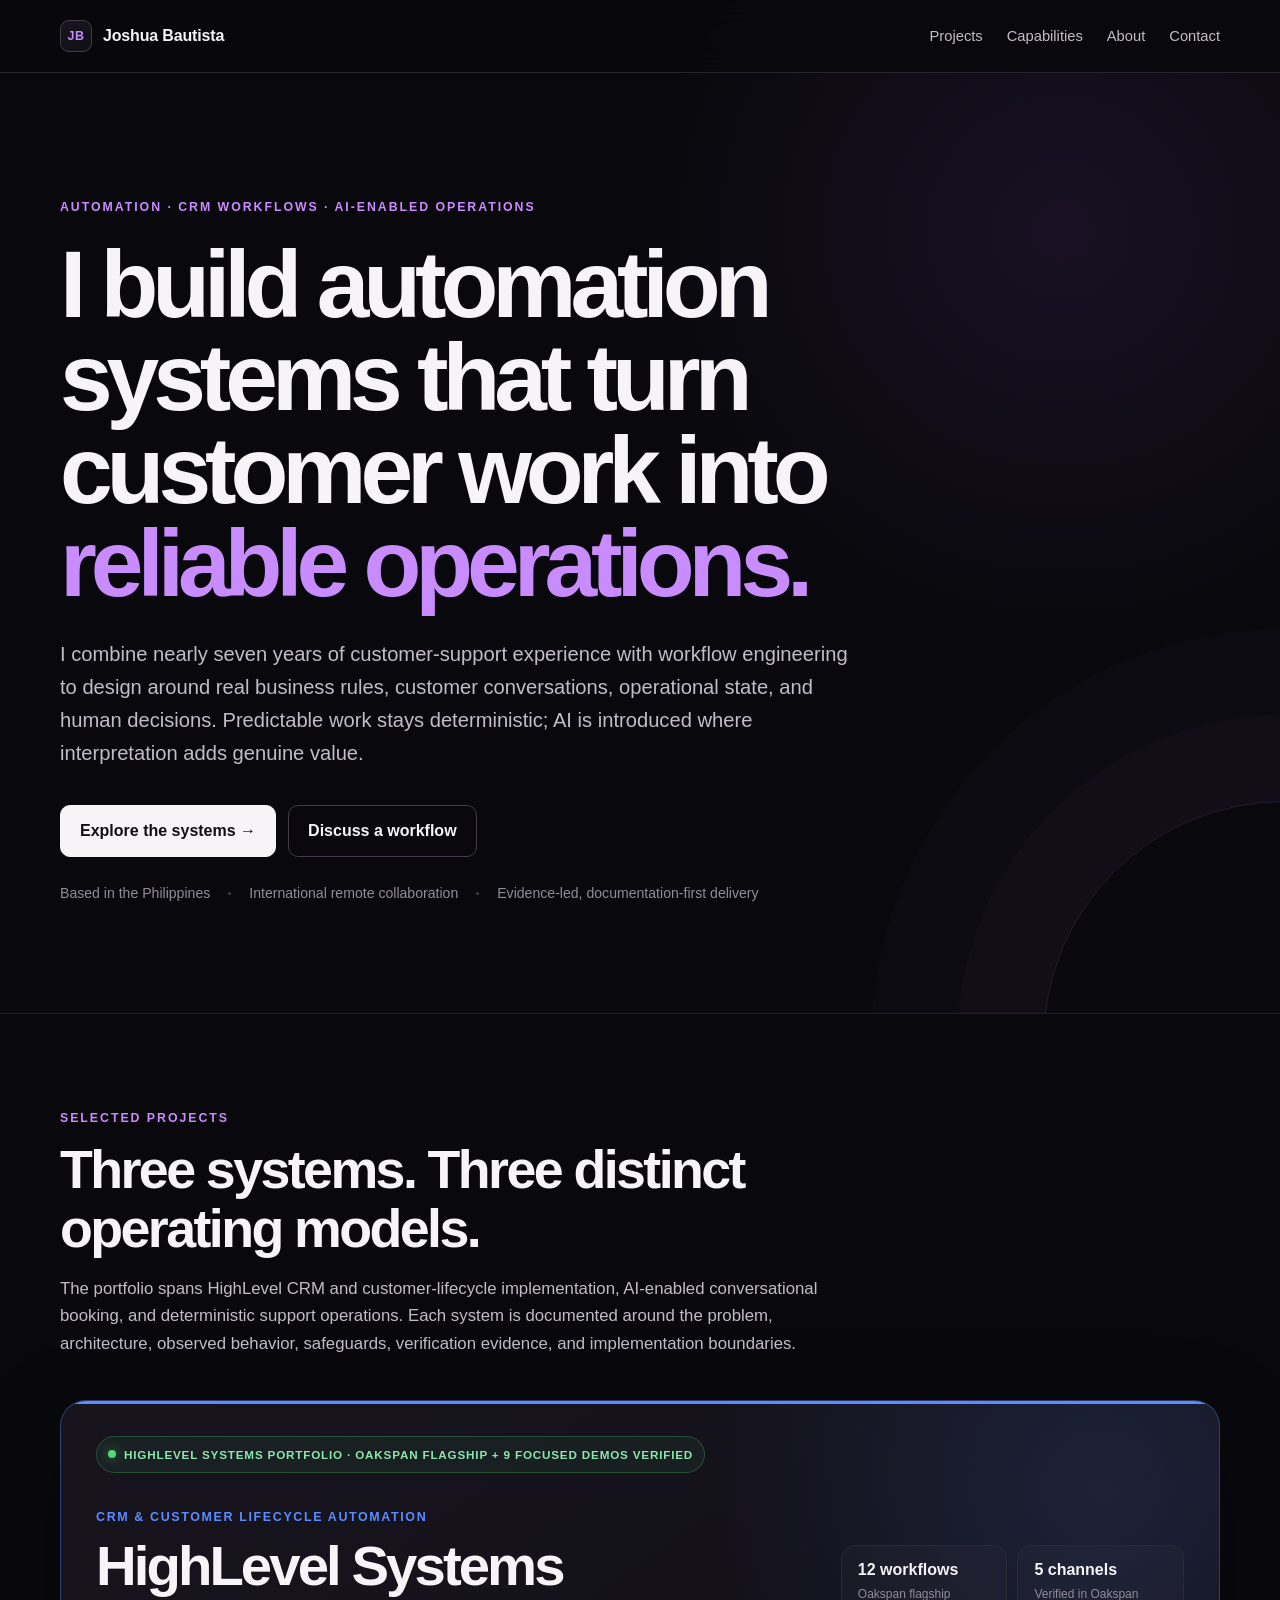
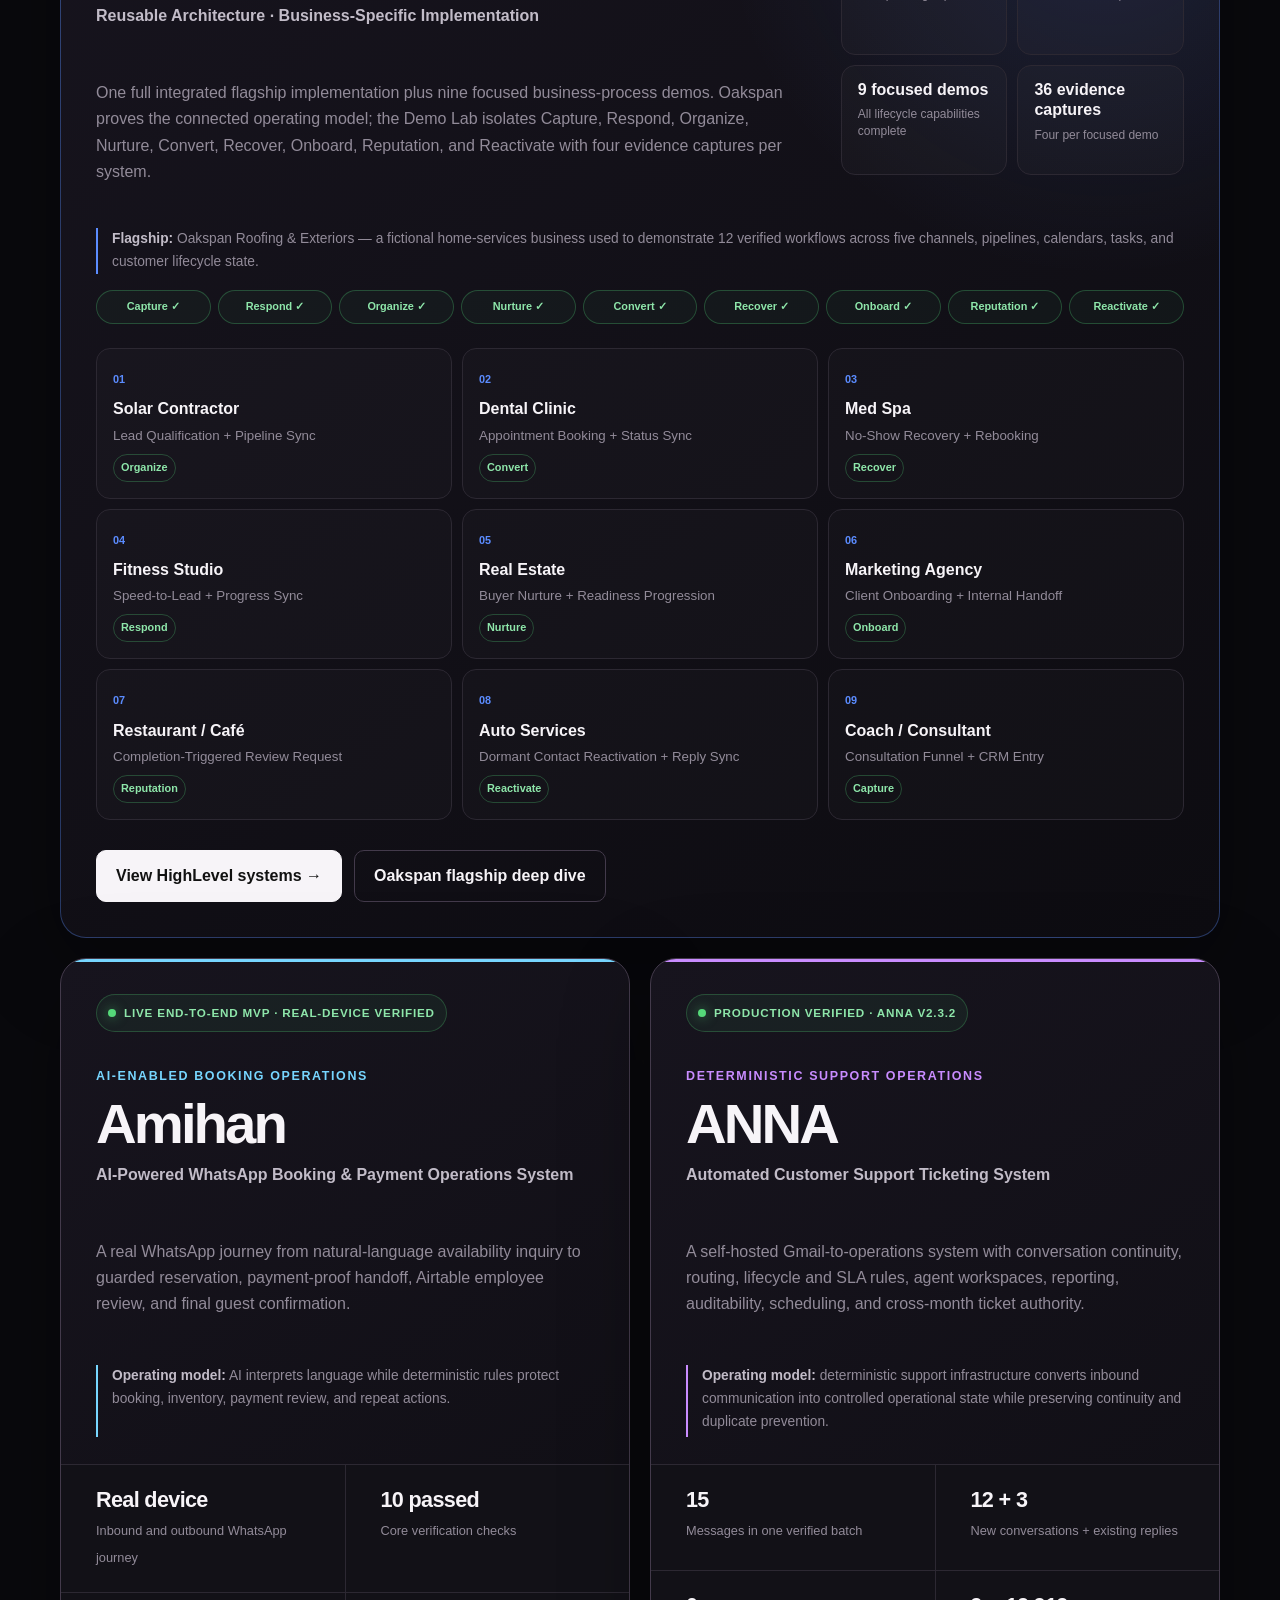
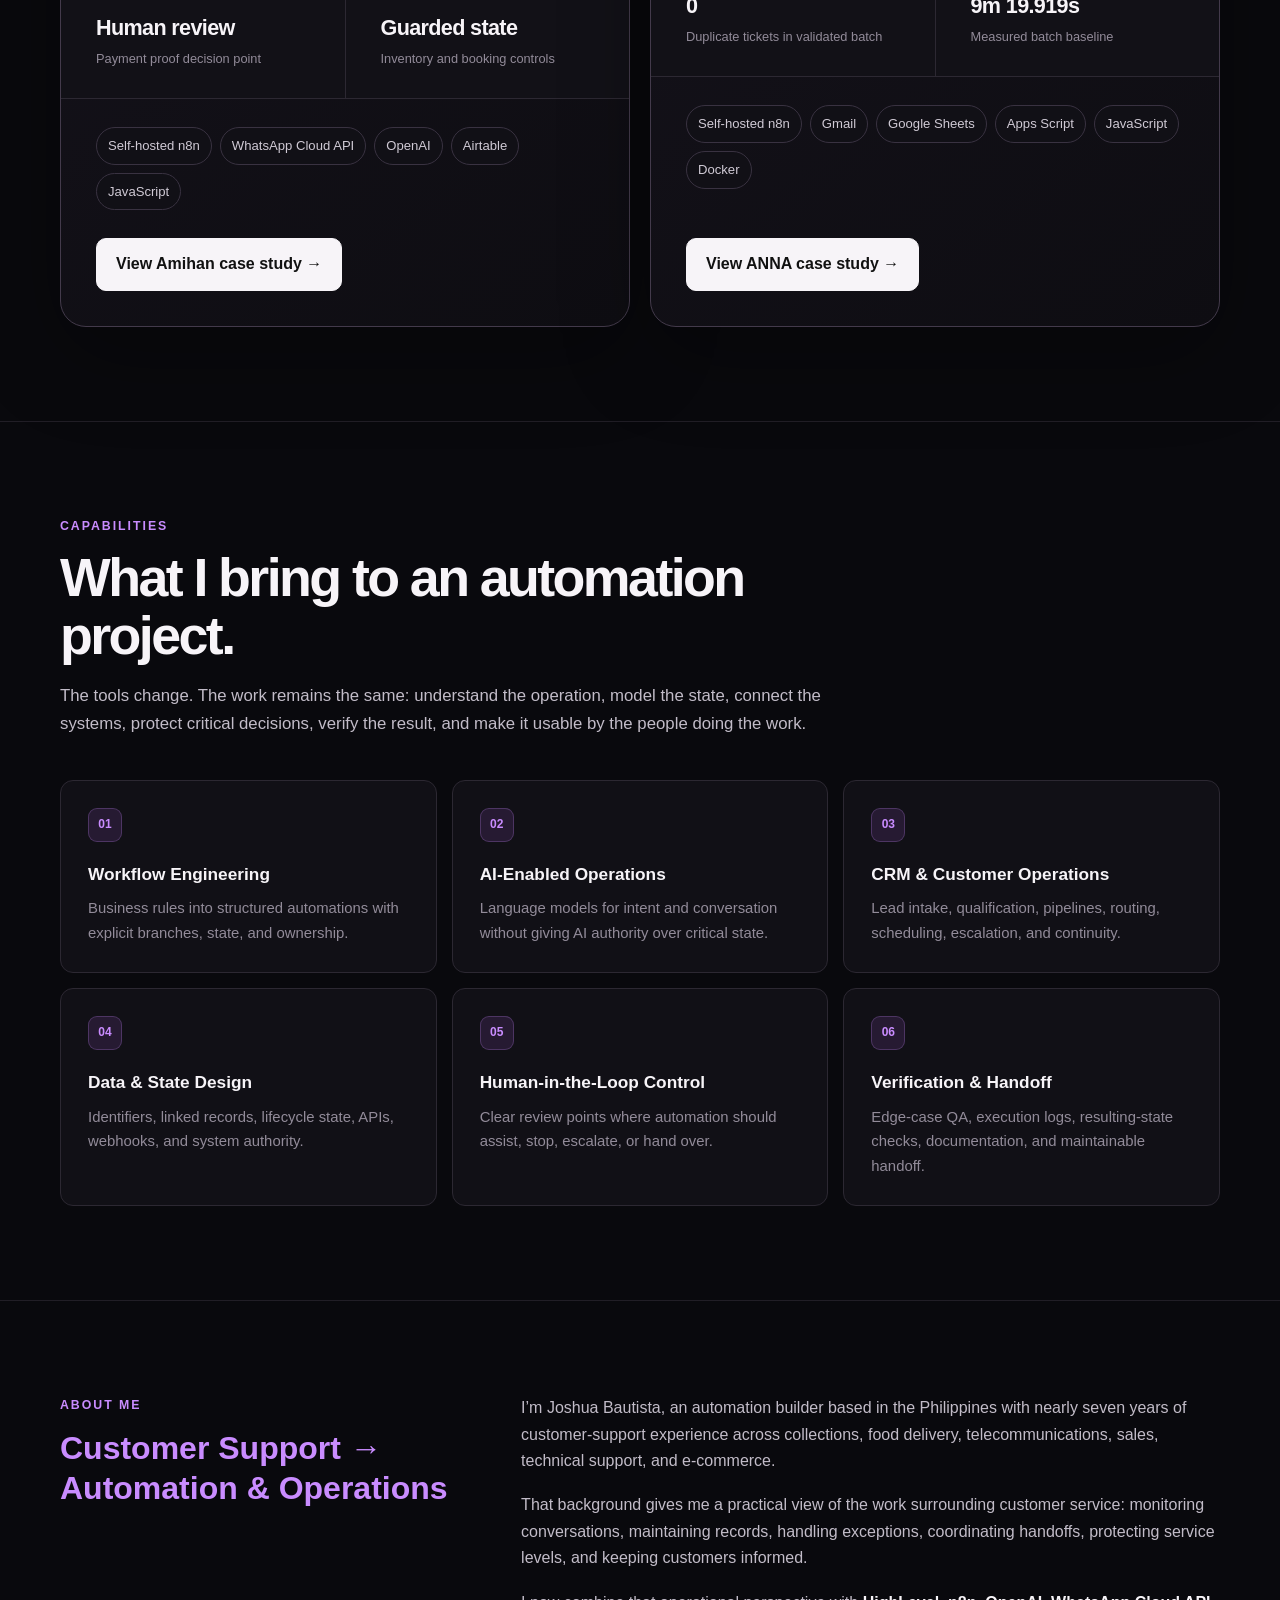
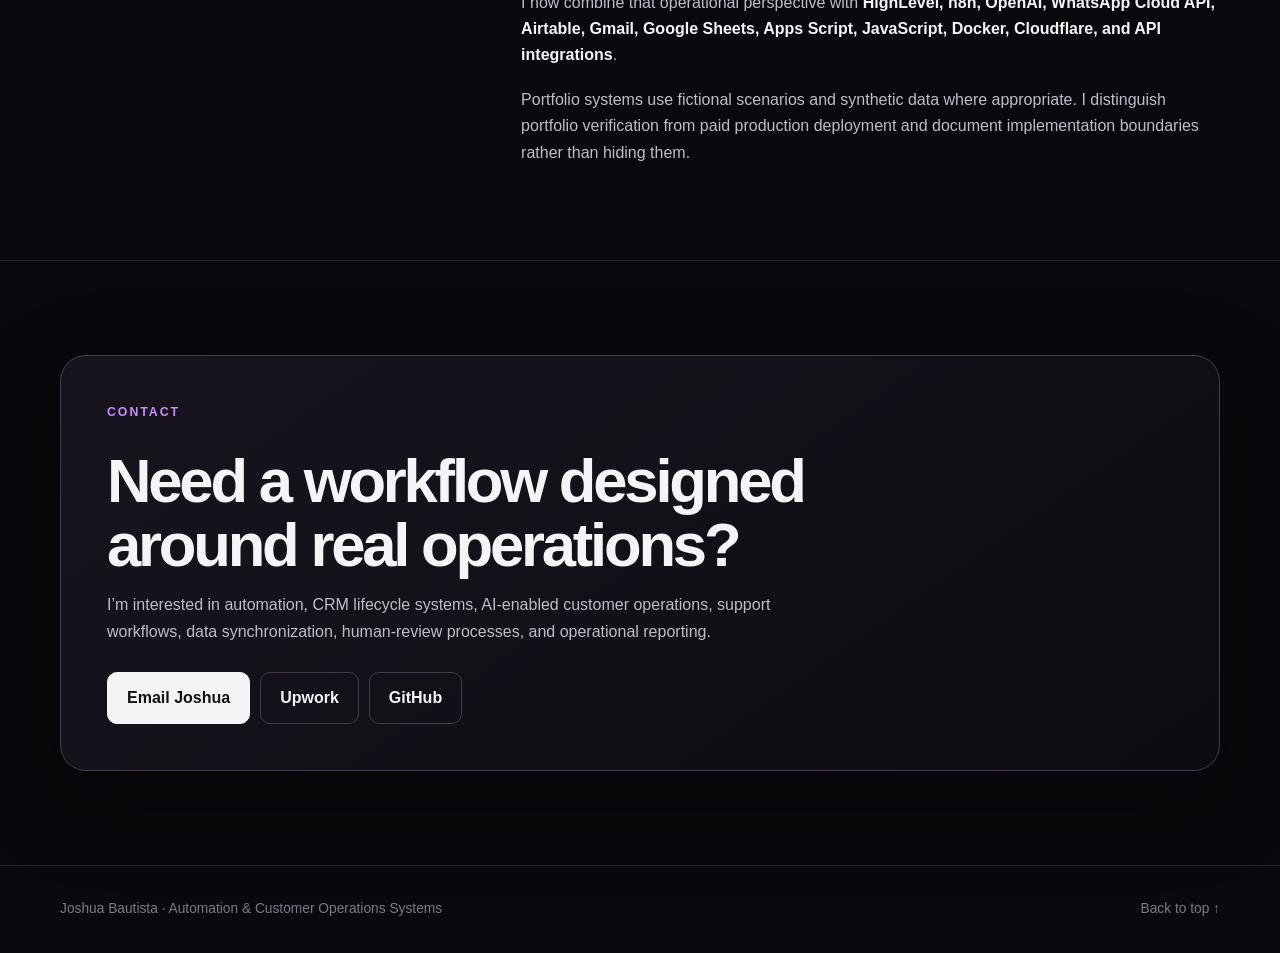
==== commit 3467aa8e: "Tighten HighLevel summary alignment" ====
--- a/index.html
+++ b/index.html
@@ -1,8 +1,8 @@
 <!DOCTYPE html><html lang="en"><head><meta charset="UTF-8"><meta name="viewport" content="width=device-width,initial-scale=1.0">
 <title>Joshua Bautista | Automation & Customer Operations Systems</title><meta name="description" content="Joshua Bautista builds verified automation and customer-operations systems with HighLevel, n8n, OpenAI, Airtable, Google Workspace, JavaScript, and API integrations."><meta name="theme-color" content="#09090d"><link rel="canonical" href="https://jdbautista-automations.github.io/"><link rel="stylesheet" href="assets/styles.css">
 <style>
-.highlevel-suite{--card-accent:#5b8cff;grid-column:1/-1;border:1px solid rgba(91,140,255,.35);background:radial-gradient(circle at 90% 8%,rgba(91,140,255,.14),transparent 24rem),linear-gradient(145deg,var(--surface-raised),#0d0c11)} .suite-grid{display:grid;grid-template-columns:minmax(0,1.35fr) minmax(280px,.65fr);column-gap:32px;row-gap:0;align-items:start} .suite-grid>div:first-child{display:contents} .suite-grid>div:first-child>.project-kicker{grid-column:1;grid-row:1} .suite-grid>div:first-child>h3{grid-column:1;grid-row:2} .suite-grid>div:first-child>.project-subtitle{grid-column:1;grid-row:3} .suite-grid>div:first-child>.project-summary{grid-column:1;grid-row:4} .suite-stats{grid-column:2;grid-row:1/5;align-self:start;display:grid;grid-template-columns:repeat(2,minmax(0,1fr));gap:10px;margin-top:38px} .suite-stat{min-height:106px;padding:16px;border:1px solid var(--border);border-radius:14px;background:rgba(255,255,255,.018)} .suite-stat strong{display:block} .suite-stat span{color:var(--text-muted);font-size:.8rem} .suite-grid>div:first-child>.project-origin{grid-column:1/-1;grid-row:5;min-height:0;margin:28px 0 0;max-width:none} .lifecycle-line{grid-column:1/-1;grid-row:6;display:grid;grid-template-columns:repeat(9,minmax(0,1fr));gap:7px;margin-top:16px} .lifecycle-line span{min-width:0;padding:7px 5px;border:1px solid rgba(85,216,121,.28);border-radius:999px;color:var(--success);font-size:.68rem;font-weight:780;background:rgba(85,216,121,.04);text-align:center;white-space:nowrap} .mini-demo-grid{display:grid;grid-template-columns:repeat(3,minmax(0,1fr));gap:10px;margin-top:24px} .mini-demo{position:relative;padding:16px;border:1px solid var(--border);border-radius:14px;background:rgba(255,255,255,.015)} .mini-demo>span{color:#5b8cff;font-size:.68rem;font-weight:900} .mini-demo strong,.mini-demo small{display:block} .mini-demo strong{margin-top:5px} .mini-demo small{margin-top:4px;color:var(--text-muted);line-height:1.35} .mini-demo em{display:inline-block;margin-top:9px;padding:4px 7px;border:1px solid rgba(85,216,121,.28);border-radius:999px;color:var(--success);font-size:.68rem;font-style:normal;font-weight:800} .highlevel-suite>.button-row{margin-top:30px} .project-card.amihan .project-summary,.project-card.anna .project-summary{min-height:6.6em}
-@media(max-width:950px){.suite-grid{grid-template-columns:1fr;row-gap:0}.suite-grid>div:first-child{display:block}.suite-stats{grid-column:auto;grid-row:auto;margin-top:0}.suite-grid>div:first-child>.project-origin{margin-top:28px}.lifecycle-line{display:flex;flex-wrap:wrap;gap:7px;margin-top:16px}.lifecycle-line span{padding-inline:9px}.mini-demo-grid{grid-template-columns:repeat(2,1fr)}.project-card.amihan .project-summary,.project-card.anna .project-summary{min-height:0}} @media(max-width:620px){.mini-demo-grid,.suite-stats{grid-template-columns:1fr}}
+.highlevel-suite{--card-accent:#5b8cff;grid-column:1/-1;border:1px solid rgba(91,140,255,.35);background:radial-gradient(circle at 90% 8%,rgba(91,140,255,.14),transparent 24rem),linear-gradient(145deg,var(--surface-raised),#0d0c11)} .suite-grid{display:grid;grid-template-columns:minmax(0,1.35fr) minmax(280px,.65fr);column-gap:32px;row-gap:0;align-items:start} .suite-grid>div:first-child{display:contents} .suite-grid>div:first-child>.project-kicker{grid-column:1;grid-row:1} .suite-grid>div:first-child>h3{grid-column:1;grid-row:2} .suite-grid>div:first-child>.project-subtitle{grid-column:1;grid-row:3} .suite-grid>div:first-child>.project-summary{grid-column:1;grid-row:4} .suite-stats{grid-column:2;grid-row:1/5;align-self:start;display:grid;grid-template-columns:repeat(2,minmax(0,1fr));grid-template-rows:repeat(2,110px);gap:10px;margin-top:38px} .suite-stat{min-height:0;padding:14px 16px;border:1px solid var(--border);border-radius:14px;background:rgba(255,255,255,.018);overflow:hidden} .suite-stat strong{display:block;line-height:1.28} .suite-stat span{display:block;margin-top:6px;color:var(--text-muted);font-size:.75rem;line-height:1.35} .suite-grid>div:first-child>.project-origin{grid-column:1/-1;grid-row:5;min-height:0;margin:16px 0 0;max-width:none} .lifecycle-line{grid-column:1/-1;grid-row:6;display:grid;grid-template-columns:repeat(9,minmax(0,1fr));gap:7px;margin-top:16px} .lifecycle-line span{min-width:0;padding:7px 5px;border:1px solid rgba(85,216,121,.28);border-radius:999px;color:var(--success);font-size:.68rem;font-weight:780;background:rgba(85,216,121,.04);text-align:center;white-space:nowrap} .mini-demo-grid{display:grid;grid-template-columns:repeat(3,minmax(0,1fr));gap:10px;margin-top:24px} .mini-demo{position:relative;padding:16px;border:1px solid var(--border);border-radius:14px;background:rgba(255,255,255,.015)} .mini-demo>span{color:#5b8cff;font-size:.68rem;font-weight:900} .mini-demo strong,.mini-demo small{display:block} .mini-demo strong{margin-top:5px} .mini-demo small{margin-top:4px;color:var(--text-muted);line-height:1.35} .mini-demo em{display:inline-block;margin-top:9px;padding:4px 7px;border:1px solid rgba(85,216,121,.28);border-radius:999px;color:var(--success);font-size:.68rem;font-style:normal;font-weight:800} .highlevel-suite>.button-row{margin-top:30px} .project-card.amihan .project-summary,.project-card.anna .project-summary{min-height:6.6em}
+@media(max-width:950px){.suite-grid{grid-template-columns:1fr;row-gap:0}.suite-grid>div:first-child{display:block}.suite-stats{grid-column:auto;grid-row:auto;margin-top:0;grid-template-rows:none}.suite-grid>div:first-child>.project-origin{margin-top:28px}.lifecycle-line{display:flex;flex-wrap:wrap;gap:7px;margin-top:16px}.lifecycle-line span{padding-inline:9px}.mini-demo-grid{grid-template-columns:repeat(2,1fr)}.project-card.amihan .project-summary,.project-card.anna .project-summary{min-height:0}} @media(max-width:620px){.mini-demo-grid,.suite-stats{grid-template-columns:1fr}}
 </style></head><body><a class="skip-link" href="#main">Skip to content</a>
 <nav class="site-nav"><div class="container nav-inner"><a class="brand" href="#top"><span class="brand-mark">JB</span><span>Joshua Bautista</span></a><div class="nav-links"><a href="#projects">Projects</a><a class="hide-mobile" href="#capabilities">Capabilities</a><a class="hide-mobile" href="#about">About</a><a href="#contact">Contact</a></div></div></nav>
 <main id="main"><header class="home-hero" id="top"><div class="container"><p class="eyebrow">Automation · CRM Workflows · AI-Enabled Operations</p><h1>I build automation systems that turn customer work into <span>reliable operations.</span></h1><p class="hero-copy">I combine nearly seven years of customer-support experience with workflow engineering to design around real business rules, customer conversations, operational state, and human decisions. Predictable work stays deterministic; AI is introduced where interpretation adds genuine value.</p><div class="button-row"><a class="button button-primary" href="#projects">Explore the systems →</a><a class="button button-secondary" href="#contact">Discuss a workflow</a></div><div class="availability-line"><span>Based in the Philippines</span><span>International remote collaboration</span><span>Evidence-led, documentation-first delivery</span></div></div></header>
